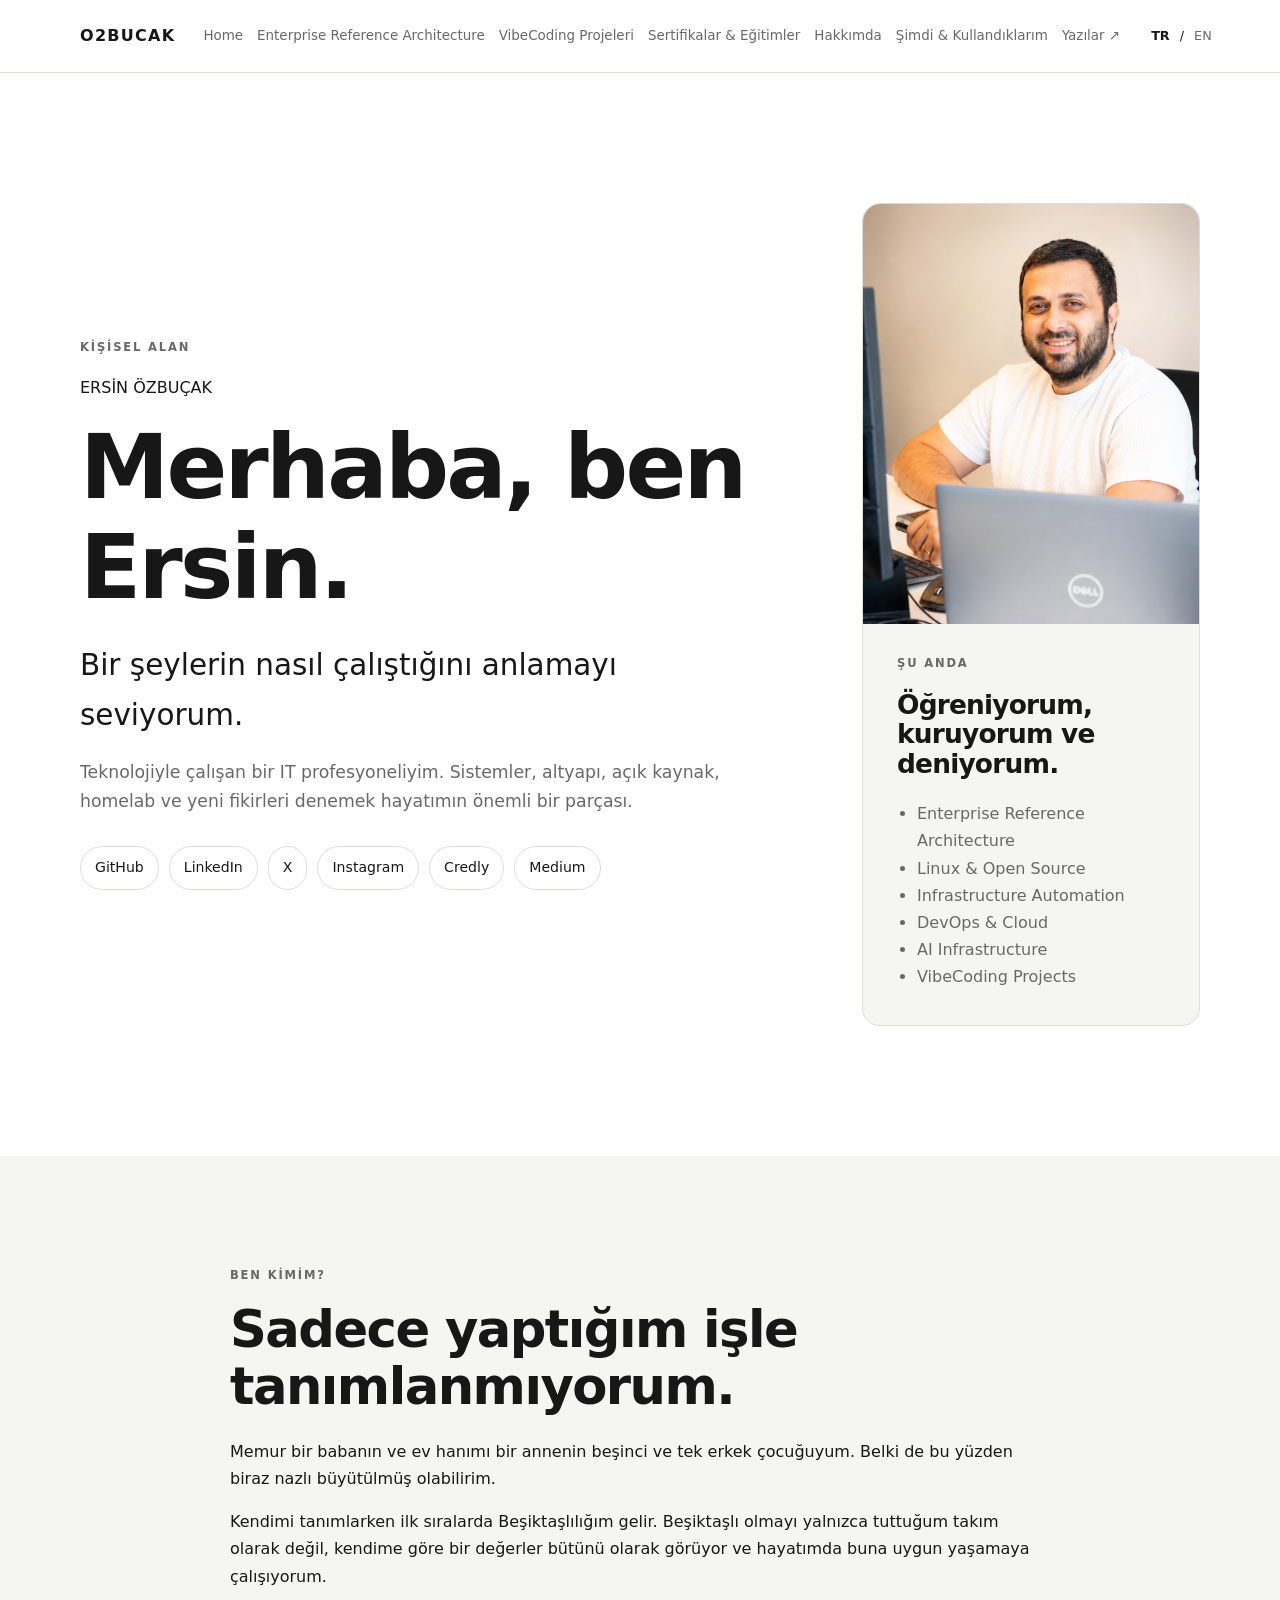
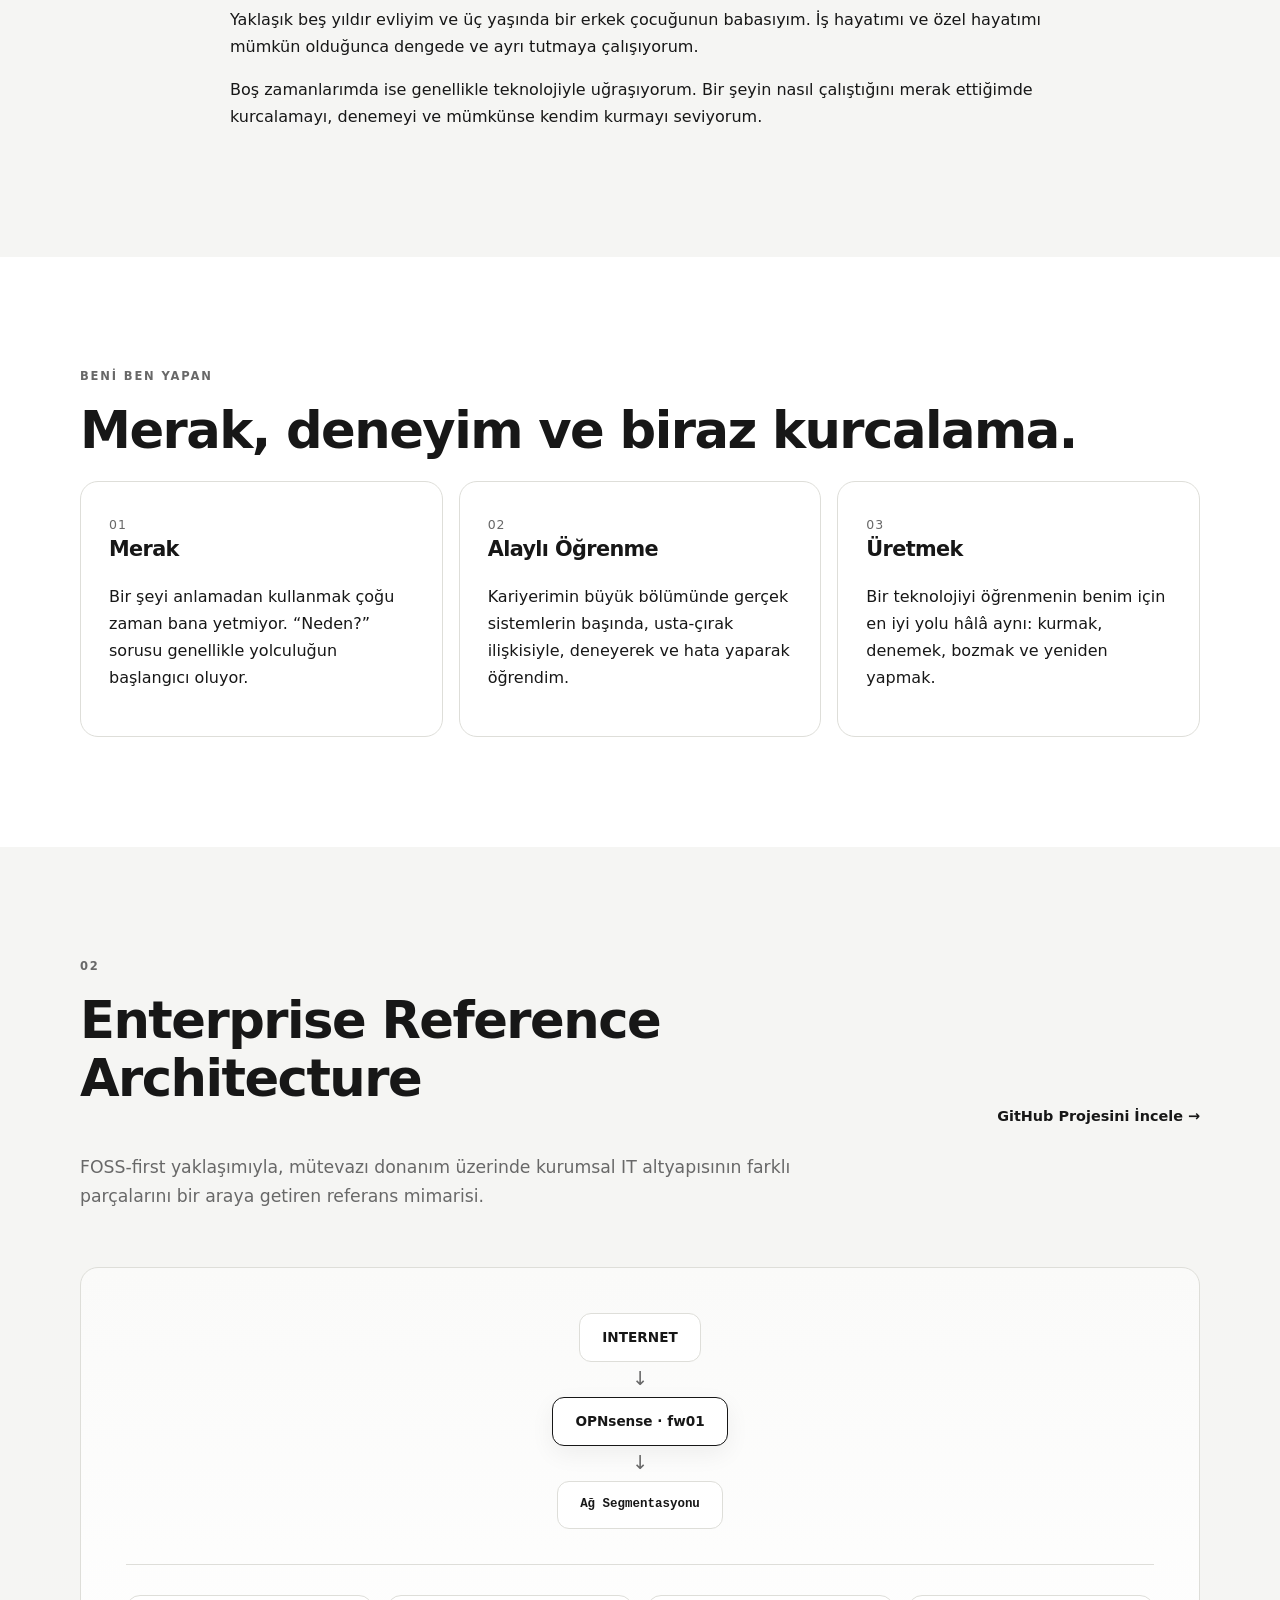
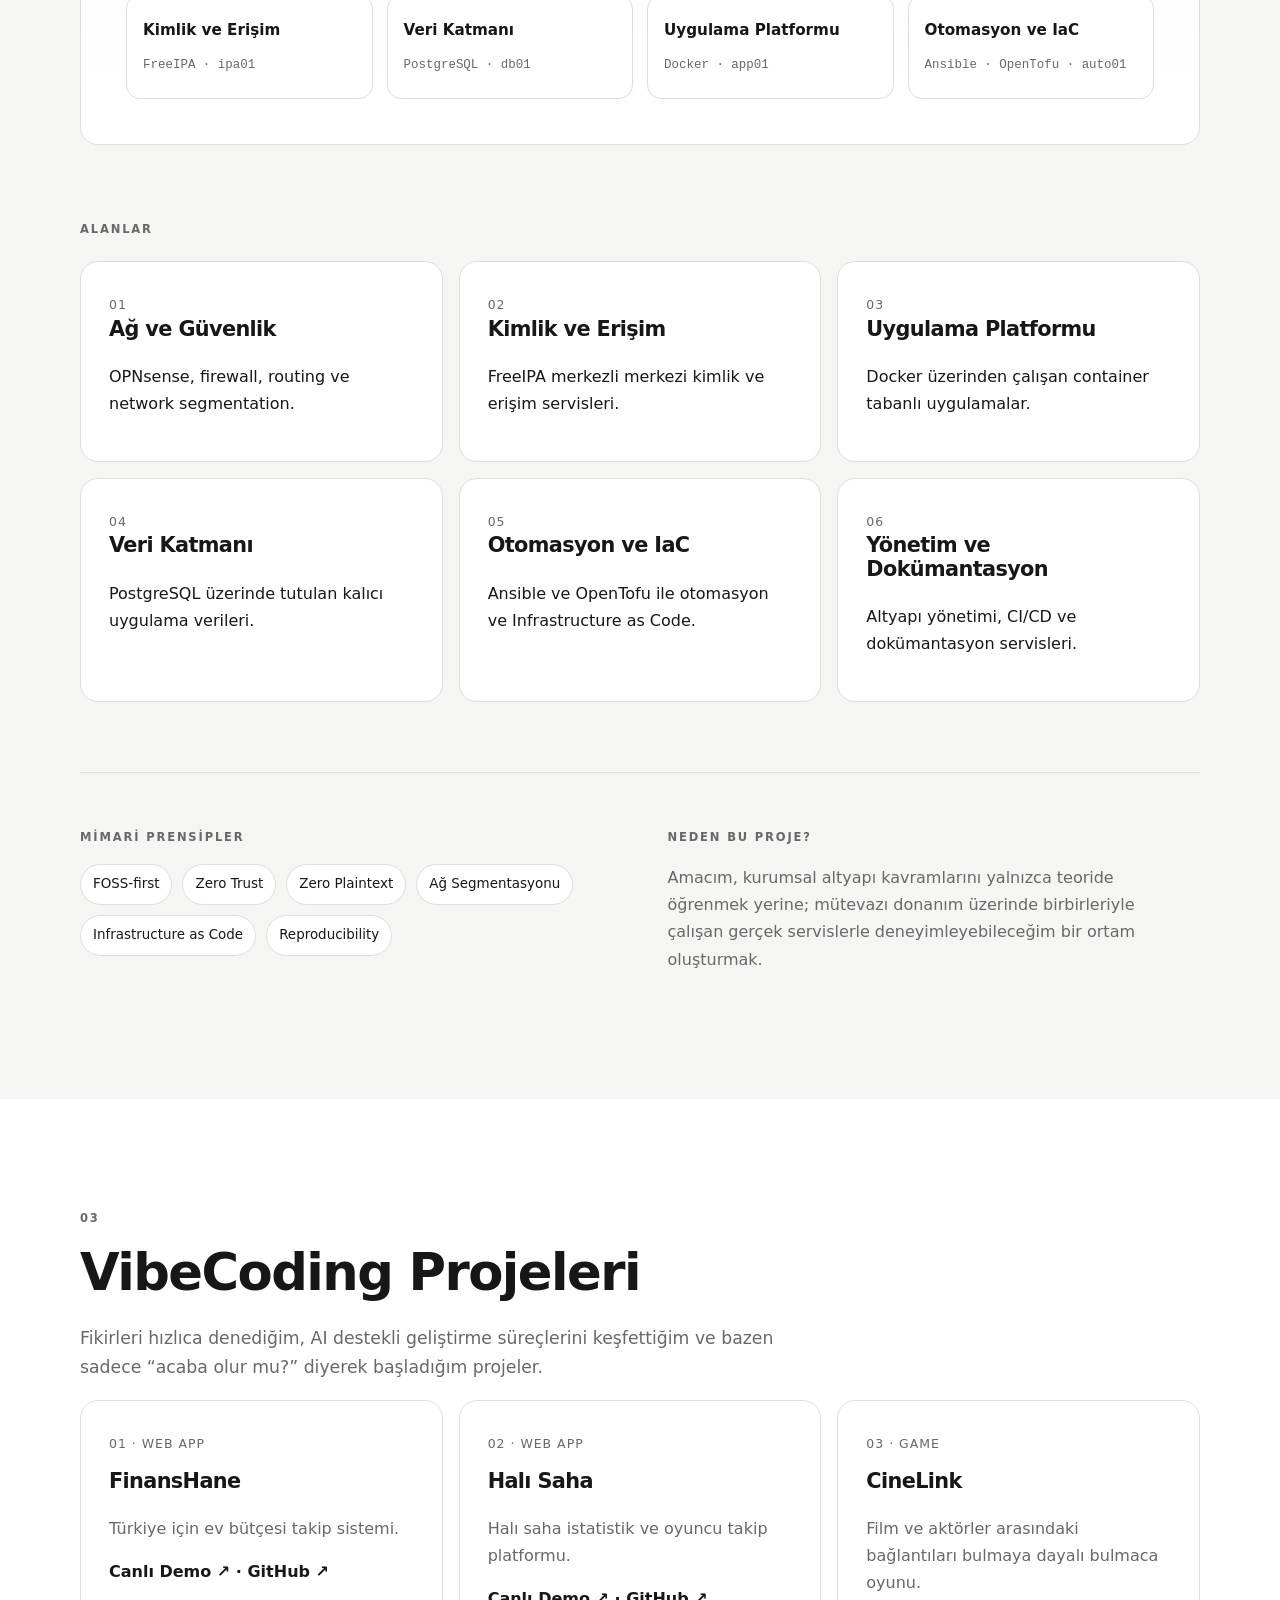
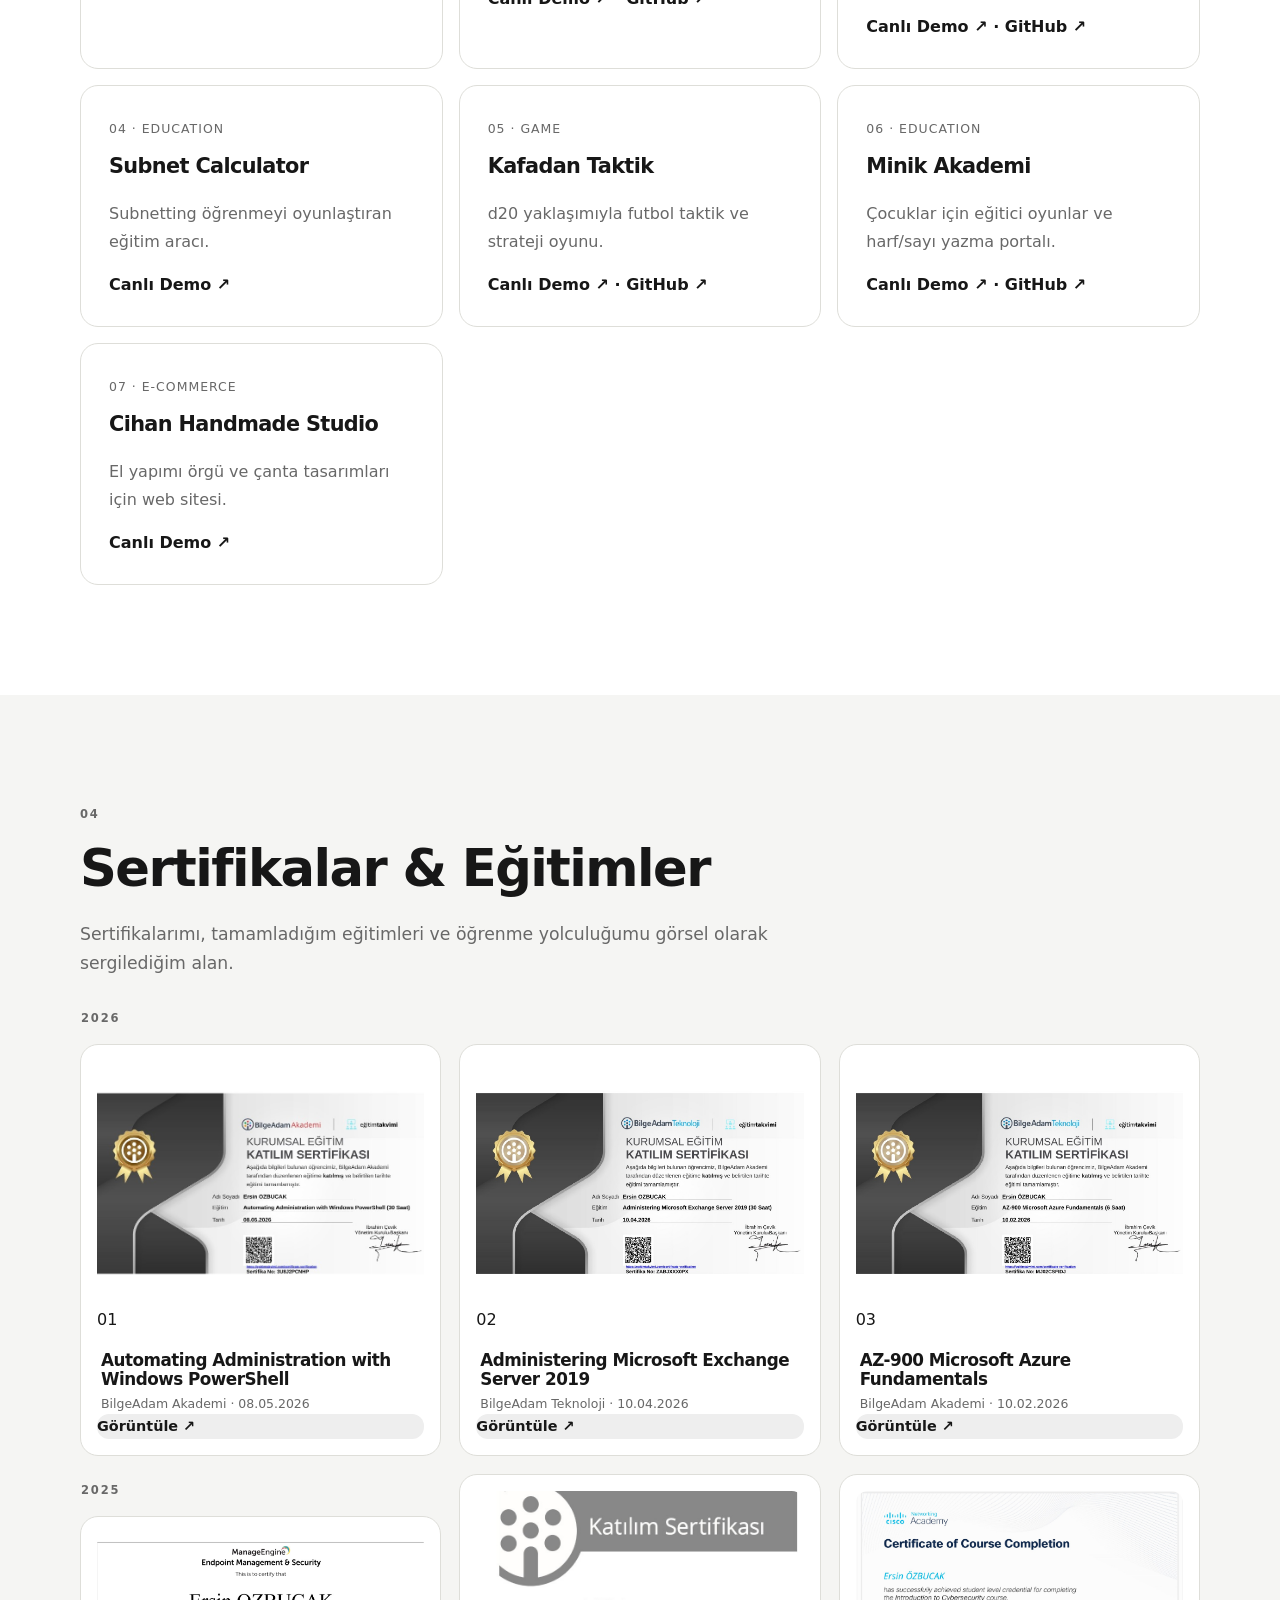
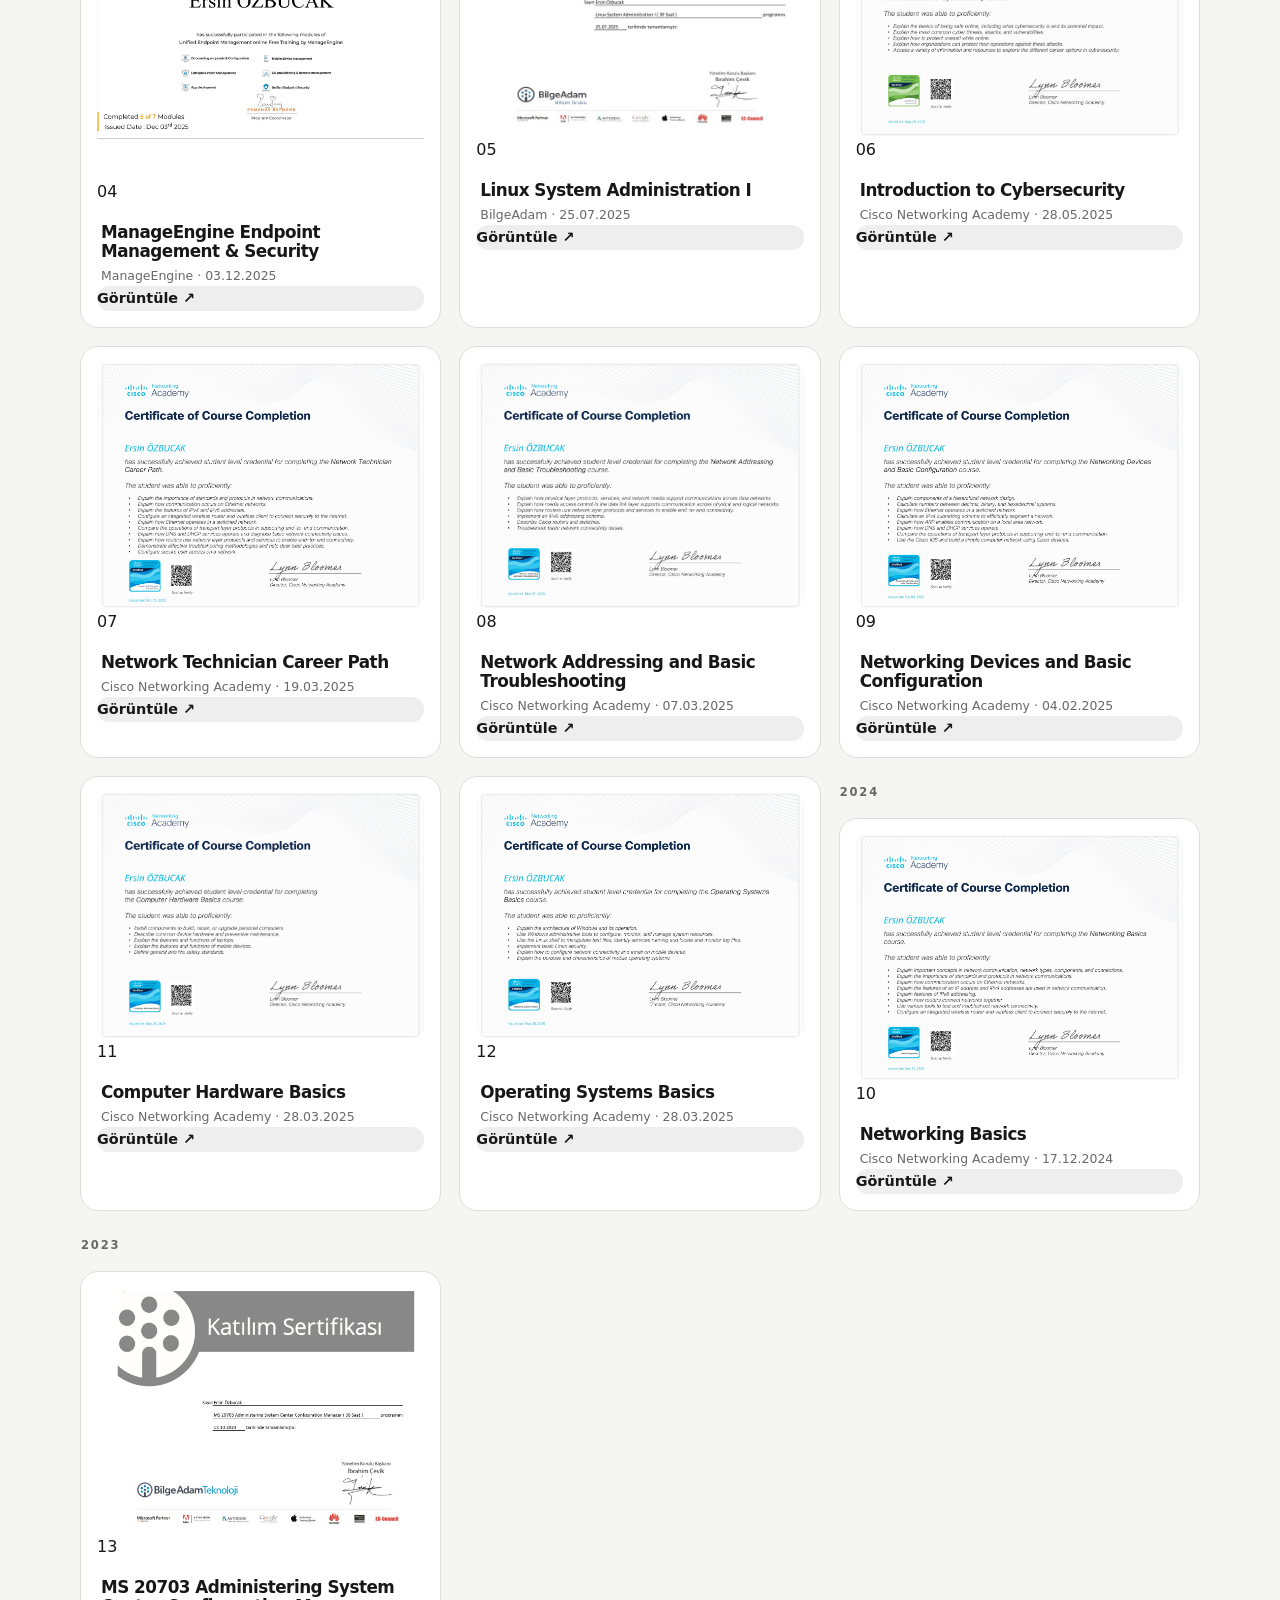
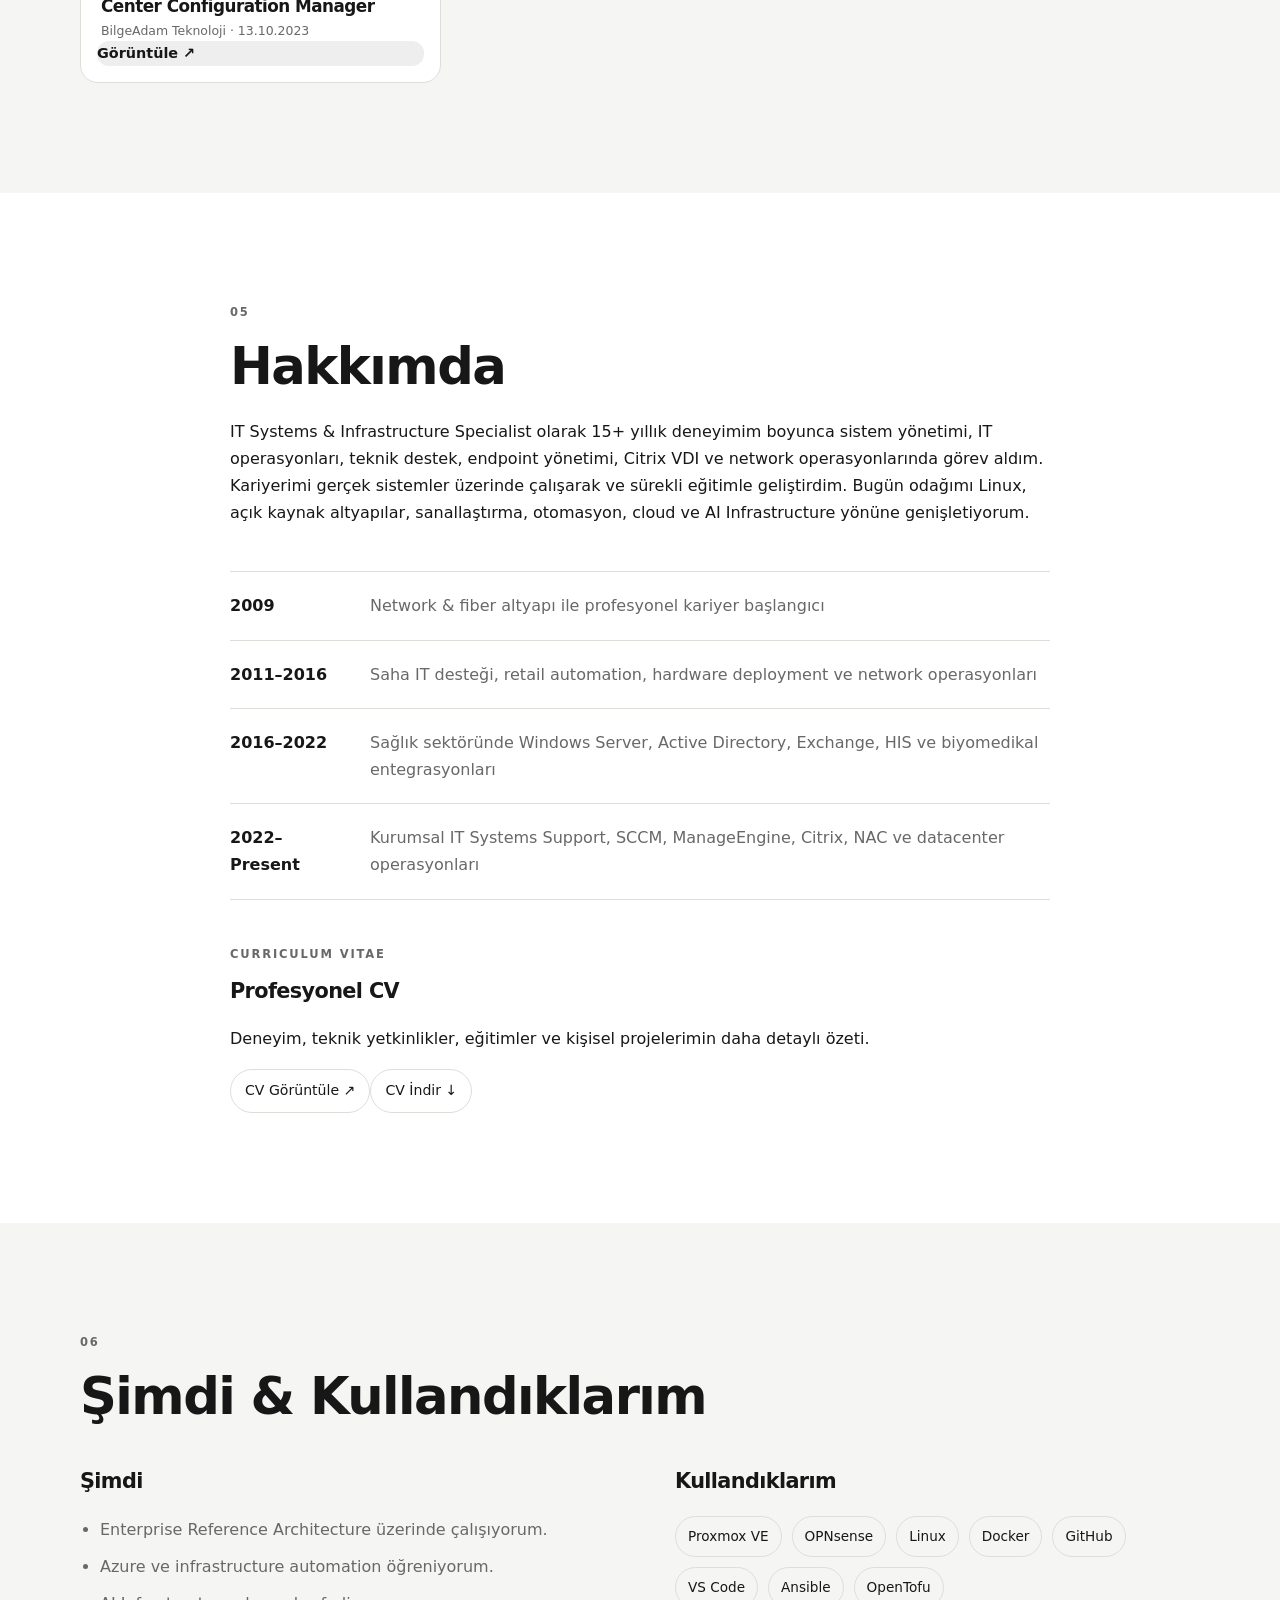
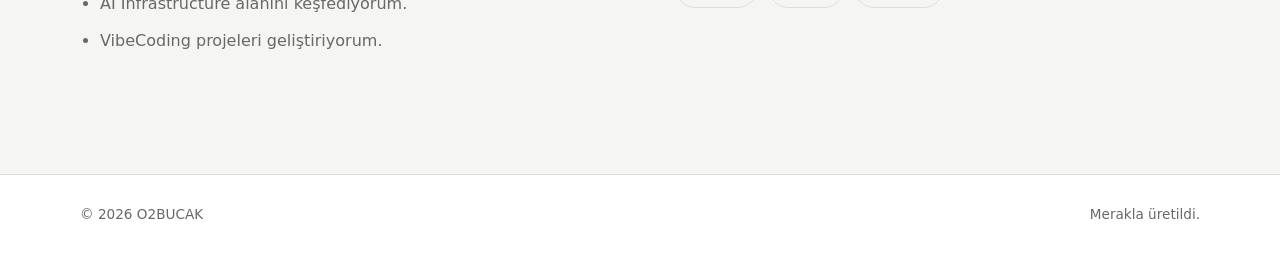
==== index.html @ 6e6a8f8b "Simplify writing navigation label" ====
<!doctype html>
<html lang="tr">
<head><meta charset="utf-8"><meta name="viewport" content="width=device-width, initial-scale=1"><meta name="description" content="Ersin Özbuçak — IT, technology, infrastructure, projects and personal journey."><title>O2BUCAK — Ersin Özbuçak</title><link rel="stylesheet" href="assets/css/style.css"></head>
<body>
<header class="site-header"><div class="container nav-wrap"><a class="brand" href="#home">O2BUCAK</a><nav class="nav"><a href="#home" data-i18n="nav.home">Home</a><a href="#architecture" data-i18n="nav.architecture">Enterprise Reference Architecture</a><a href="#vibecoding" data-i18n="nav.vibecoding">VibeCoding Projeleri</a><a href="#certifications" data-i18n="nav.certifications">Sertifikalar & Eğitimler</a><a href="#about" data-i18n="nav.about">Hakkımda</a><a href="#now" data-i18n="nav.now">Şimdi & Kullandıklarım</a><a href="https://o2bucak.medium.com/" target="_blank" rel="noopener noreferrer">Yazılar ↗</a></nav><div class="language-switcher"><button class="lang active" data-lang="tr">TR</button><span>/</span><button class="lang" data-lang="en">EN</button></div></div></header>
<main>
<section id="home" class="hero section"><div class="container hero-grid"><div><p class="eyebrow" data-i18n="home.eyebrow">KİŞİSEL ALAN</p><p class="hero-kicker">ERSİN ÖZBUÇAK</p><h1 data-i18n="home.title">Merhaba, ben Ersin.</h1><p class="hero-lead" data-i18n="home.lead">Bir şeylerin nasıl çalıştığını anlamayı seviyorum.</p><p class="hero-copy" data-i18n="home.intro">Teknolojiyle çalışan bir IT profesyoneliyim. Sistemler, altyapı, açık kaynak, homelab ve yeni fikirleri denemek hayatımın önemli bir parçası.</p><div class="socials"><a href="#" data-social="github">GitHub</a><a href="#" data-social="linkedin">LinkedIn</a><a href="#" data-social="x">X</a><a href="#" data-social="instagram">Instagram</a><a href="#" data-social="credly">Credly</a><a href="#" data-social="medium">Medium</a></div></div><div class="hero-card"><p class="eyebrow" data-i18n="home.currentLabel">ŞU ANDA</p><h2 data-i18n="home.currentTitle">Öğreniyorum, kuruyorum ve deniyorum.</h2><ul><li data-i18n="home.current1">Enterprise Reference Architecture</li><li data-i18n="home.current2">Linux & Open Source</li><li data-i18n="home.current3">Infrastructure Automation</li><li data-i18n="home.current4">DevOps & Cloud</li><li data-i18n="home.current5">AI Infrastructure</li><li data-i18n="home.current6">VibeCoding Projects</li></ul></div></div></section>
<section class="section section-muted"><div class="container narrow"><p class="eyebrow" data-i18n="home.identityEyebrow">BEN KİMİM?</p><h2 data-i18n="home.identityTitle">Sadece yaptığım işle tanımlanmıyorum.</h2><div class="personal-story"><p data-i18n="home.story1">Memur bir babanın ve ev hanımı bir annenin beşinci ve tek erkek çocuğuyum. Belki de bu yüzden biraz nazlı büyütülmüş olabilirim.</p><p data-i18n="home.story2">Kendimi tanımlarken ilk sıralarda Beşiktaşlılığım gelir. Beşiktaşlı olmayı yalnızca tuttuğum takım olarak değil, kendime göre bir değerler bütünü olarak görüyor ve hayatımda buna uygun yaşamaya çalışıyorum.</p><p data-i18n="home.story3">Yaklaşık beş yıldır evliyim ve üç yaşında bir erkek çocuğunun babasıyım. İş hayatımı ve özel hayatımı mümkün olduğunca dengede ve ayrı tutmaya çalışıyorum.</p><p data-i18n="home.story4">Boş zamanlarımda ise genellikle teknolojiyle uğraşıyorum. Bir şeyin nasıl çalıştığını merak ettiğimde kurcalamayı, denemeyi ve mümkünse kendim kurmayı seviyorum.</p></div></div></section>
<section class="section"><div class="container"><p class="eyebrow" data-i18n="home.characterEyebrow">BENİ BEN YAPAN</p><h2 data-i18n="home.characterTitle">Merak, deneyim ve biraz kurcalama.</h2><div class="cards three"><article class="card"><span>01</span><h3 data-i18n="home.character1Title">Merak</h3><p data-i18n="home.character1Text">Bir şeyi anlamadan kullanmak çoğu zaman bana yetmiyor. “Neden?” sorusu genellikle yolculuğun başlangıcı oluyor.</p></article><article class="card"><span>02</span><h3 data-i18n="home.character2Title">Alaylı Öğrenme</h3><p data-i18n="home.character2Text">Kariyerimin büyük bölümünde gerçek sistemlerin başında, usta-çırak ilişkisiyle, deneyerek ve hata yaparak öğrendim.</p></article><article class="card"><span>03</span><h3 data-i18n="home.character3Title">Üretmek</h3><p data-i18n="home.character3Text">Bir teknolojiyi öğrenmenin benim için en iyi yolu hâlâ aynı: kurmak, denemek, bozmak ve yeniden yapmak.</p></article></div></div></section>
<section id="architecture" class="section section-muted"><div class="container"><div class="section-heading"><div><p class="eyebrow">02</p><h2 data-i18n="architecture.title">Enterprise Reference Architecture</h2></div><a class="text-link" href="https://github.com/O2BUCAK/EnterpriseReferenceArchitecture" target="_blank" rel="noopener noreferrer" data-i18n="architecture.github">GitHub Projesini İncele →</a></div><p class="section-intro" data-i18n="architecture.intro">FOSS-first yaklaşımıyla, mütevazı donanım üzerinde kurumsal IT altyapısının farklı parçalarını bir araya getiren referans mimarisi.</p><div class="architecture-diagram"><div class="diagram-node">INTERNET</div><div class="diagram-line"></div><div class="diagram-node strong">OPNsense / fw01</div><div class="diagram-branches"><div class="diagram-node">FreeIPA / ipa01</div><div class="diagram-node">PostgreSQL / db01</div><div class="diagram-node">Docker / app01</div><div class="diagram-node">Ansible + OpenTofu / auto01</div></div></div></div></section>
<section id="vibecoding" class="section"><div class="container"><p class="eyebrow">03</p><h2 data-i18n="vibecoding.title">VibeCoding Projeleri</h2><p class="section-intro" data-i18n="vibecoding.intro">Fikirleri hızlıca denediğim, AI destekli geliştirme süreçlerini keşfettiğim ve bazen sadece “acaba olur mu?” diyerek başladığım projeler.</p><div class="cards three vibe-grid">
<article class="card project-card"><span>01 · WEB APP</span><h3>FinansHane</h3><p data-i18n="project.finance">Türkiye için ev bütçesi takip sistemi.</p><strong><a href="https://finans.ozbucak.com.tr/" target="_blank" rel="noopener noreferrer" data-i18n="vibecoding.demo">Canlı Demo ↗</a> · <a href="https://github.com/O2BUCAK/finanshaneV2" target="_blank" rel="noopener noreferrer" data-i18n="vibecoding.github">GitHub ↗</a></strong></article>
<article class="card project-card"><span>02 · WEB APP</span><h3>Halı Saha</h3><p data-i18n="project.halisaha">Halı saha istatistik ve oyuncu takip platformu.</p><strong><a href="https://halisaha.ozbucak.com.tr/" target="_blank" rel="noopener noreferrer" data-i18n="vibecoding.demo">Canlı Demo ↗</a> · <a href="https://github.com/O2BUCAK/HaliSaha" target="_blank" rel="noopener noreferrer" data-i18n="vibecoding.github">GitHub ↗</a></strong></article>
<article class="card project-card"><span>03 · GAME</span><h3>CineLink</h3><p data-i18n="project.cinelink">Film ve aktörler arasındaki bağlantıları bulmaya dayalı bulmaca oyunu.</p><strong><a href="https://cinelink.ozbucak.com.tr/" target="_blank" rel="noopener noreferrer" data-i18n="vibecoding.demo">Canlı Demo ↗</a> · <a href="https://github.com/O2BUCAK/CineLink" target="_blank" rel="noopener noreferrer" data-i18n="vibecoding.github">GitHub ↗</a></strong></article>
<article class="card project-card"><span>04 · EDUCATION</span><h3>Subnet Calculator</h3><p data-i18n="project.subnet">Subnetting öğrenmeyi oyunlaştıran eğitim aracı.</p><strong><a href="https://subnet.ozbucak.com.tr/" target="_blank" rel="noopener noreferrer" data-i18n="vibecoding.demo">Canlı Demo ↗</a></strong></article>
<article class="card project-card"><span>05 · GAME</span><h3>Kafadan Taktik</h3><p data-i18n="project.taktik">d20 yaklaşımıyla futbol taktik ve strateji oyunu.</p><strong><a href="https://kafadantaktik.ozbucak.com.tr/" target="_blank" rel="noopener noreferrer" data-i18n="vibecoding.demo">Canlı Demo ↗</a> · <a href="https://github.com/O2BUCAK/KafadanTaktik" target="_blank" rel="noopener noreferrer" data-i18n="vibecoding.github">GitHub ↗</a></strong></article>
<article class="card project-card"><span>06 · EDUCATION</span><h3>Minik Akademi</h3><p data-i18n="project.minik">Çocuklar için eğitici oyunlar ve harf/sayı yazma portalı.</p><strong><a href="https://minikakademi.ozbucak.com.tr/" target="_blank" rel="noopener noreferrer" data-i18n="vibecoding.demo">Canlı Demo ↗</a> · <a href="https://github.com/O2BUCAK/MinikAkademi" target="_blank" rel="noopener noreferrer" data-i18n="vibecoding.github">GitHub ↗</a></strong></article>
<article class="card project-card"><span>07 · E-COMMERCE</span><h3>Cihan Handmade Studio</h3><p data-i18n="project.cihan">El yapımı örgü ve çanta tasarımları için web sitesi.</p><strong><a href="https://cihan.ozbucak.com.tr/" target="_blank" rel="noopener noreferrer" data-i18n="vibecoding.demo">Canlı Demo ↗</a></strong></article>
</div></div></section>
<section id="certifications" class="section section-muted"><div class="container"><p class="eyebrow">04</p><h2 data-i18n="certifications.title">Sertifikalar & Eğitimler</h2><p class="section-intro" data-i18n="certifications.intro">Sertifikalarımı, tamamladığım eğitimleri ve öğrenme yolculuğumu görsel olarak sergilediğim alan.</p><div class="cert-grid">[CERTIFICATION_CARDS]</div></div></section>
<section id="about" class="section"><div class="container narrow"><p class="eyebrow">05</p><h2 data-i18n="about.title">Hakkımda</h2><p data-i18n="about.intro">IT Systems & Infrastructure Specialist olarak 15+ yıllık deneyimim boyunca sistem yönetimi, IT operasyonları, teknik destek, endpoint yönetimi, Citrix VDI ve network operasyonlarında görev aldım. Kariyerimi gerçek sistemler üzerinde çalışarak ve sürekli eğitimle geliştirdim. Bugün odağımı Linux, açık kaynak altyapılar, sanallaştırma, otomasyon, cloud ve AI Infrastructure yönüne genişletiyorum.</p><div class="timeline"><div><strong>2009</strong><span data-i18n="about.timeline1">Network & fiber altyapı ile profesyonel kariyer başlangıcı</span></div><div><strong>2011–2016</strong><span data-i18n="about.timeline2">Saha IT desteği, retail automation, hardware deployment ve network operasyonları</span></div><div><strong>2016–2022</strong><span data-i18n="about.timeline3">Sağlık sektöründe Windows Server, Active Directory, Exchange, HIS ve biyomedikal entegrasyonları</span></div><div><strong>2022–Present</strong><span data-i18n="about.timeline4">Kurumsal IT Systems Support, SCCM, ManageEngine, Citrix, NAC ve datacenter operasyonları</span></div></div><div class="cv-card"><div><p class="eyebrow" data-i18n="about.cvLabel">CURRICULUM VITAE</p><h3 data-i18n="about.cvTitle">Profesyonel CV</h3><p data-i18n="about.cvText">Deneyim, teknik yetkinlikler, eğitimler ve kişisel projelerimin daha detaylı özeti.</p></div><div class="cv-actions"><a class="button" href="assets/documents/Ersin-Ozbucak-CV.pdf" target="_blank" rel="noopener noreferrer" data-i18n="about.viewCv">CV Görüntüle ↗</a><a class="button" href="assets/documents/Ersin-Ozbucak-CV.pdf" download data-i18n="about.downloadCv">CV İndir ↓</a></div></div></div></section>
<section id="now" class="section section-muted"><div class="container"><p class="eyebrow">06</p><h2 data-i18n="now.title">Şimdi & Kullandıklarım</h2><div class="now-grid"><div><h3 data-i18n="now.nowTitle">Şimdi</h3><ul class="clean-list"><li data-i18n="now.n1">Enterprise Reference Architecture üzerinde çalışıyorum.</li><li data-i18n="now.n2">Azure ve infrastructure automation öğreniyorum.</li><li data-i18n="now.n3">AI Infrastructure alanını keşfediyorum.</li><li data-i18n="now.n4">VibeCoding projeleri geliştiriyorum.</li></ul></div><div><h3 data-i18n="now.usesTitle">Kullandıklarım</h3><div class="uses-list"><span>Proxmox VE</span><span>OPNsense</span><span>Linux</span><span>Docker</span><span>GitHub</span><span>VS Code</span><span>Ansible</span><span>OpenTofu</span></div></div></div></div></section>
</main><div class="cert-lightbox" id="certLightbox" aria-hidden="true"><button class="cert-lightbox-close" type="button" aria-label="Close">×</button><div class="cert-lightbox-content"><img id="certLightboxImage" src="" alt=""><p id="certLightboxTitle"></p></div></div><footer class="site-footer"><div class="container footer-wrap"><span>© <span id="year"></span> O2BUCAK</span><span data-i18n="footer.text">Merakla üretildi.</span></div></footer><script src="assets/js/main.js"></script></body></html>
---- assets/css/style.css ----
:root { --bg:#fff; --surface:#f5f5f3; --text:#171717; --muted:#686868; --line:#deded9; --max:1120px; --radius:18px; }
*{box-sizing:border-box} html{scroll-behavior:smooth} body{margin:0;background:var(--bg);color:var(--text);font-family:Inter,ui-sans-serif,system-ui,-apple-system,BlinkMacSystemFont,"Segoe UI",sans-serif;line-height:1.7} a{color:inherit;text-decoration:none}.container{width:min(var(--max),calc(100% - 40px));margin:0 auto}.narrow{max-width:820px}.section{padding:110px 0;scroll-margin-top:80px}.section-muted{background:var(--surface)}.site-header{position:sticky;top:0;z-index:20;background:rgba(255,255,255,.92);backdrop-filter:blur(12px);border-bottom:1px solid var(--line)}.nav-wrap{min-height:72px;display:flex;align-items:center;gap:28px}.brand{font-weight:800;letter-spacing:.08em;white-space:nowrap}.nav{display:flex;gap:14px;flex:1;justify-content:center}.nav a{font-size:.84rem;color:var(--muted);white-space:nowrap;transition:color .2s}.nav a:hover{color:var(--text)}.language-switcher{display:flex;gap:7px;align-items:center;font-size:.8rem;white-space:nowrap}.lang{border:0;background:transparent;padding:3px;color:var(--muted);cursor:pointer;font:inherit}.lang.active{color:var(--text);font-weight:800}.hero{padding-top:130px;padding-bottom:130px}.hero-grid{display:grid;grid-template-columns:1.35fr .65fr;gap:80px;align-items:center}.eyebrow{margin:0 0 16px;font-size:.72rem;letter-spacing:.16em;font-weight:800;color:var(--muted);text-transform:uppercase}h1,h2,h3{line-height:1.12;margin:0 0 22px;letter-spacing:-.03em}h1{font-size:clamp(3rem,7vw,6.5rem);max-width:900px}h2{font-size:clamp(2rem,4vw,3.6rem)}h3{font-size:1.3rem}.hero-lead{font-size:clamp(1.3rem,2.3vw,2rem);max-width:720px;margin:0 0 18px}.hero-copy,.section-intro{color:var(--muted);font-size:1.08rem;max-width:760px}.hero-card{border:1px solid var(--line);border-radius:var(--radius);padding:34px;background:var(--surface)}.hero-card::before{content:"";display:block;width:calc(100% + 68px);margin:-34px -34px 30px;aspect-ratio:4/5;border-radius:var(--radius) var(--radius) 0 0;background:url("../images/profile/ersin-home.png") center center/cover no-repeat}.hero-card h2{font-size:1.65rem}.hero-card ul{margin:0;padding-left:20px;color:var(--muted)}.socials{display:flex;flex-wrap:wrap;gap:10px;margin-top:30px}.socials a,.button{display:inline-flex;align-items:center;border:1px solid var(--line);border-radius:999px;padding:9px 14px;font-size:.88rem;background:var(--bg);transition:transform .2s,border-color .2s}.socials a:hover,.button:hover{transform:translateY(-2px);border-color:var(--text)}.section-heading{display:flex;align-items:end;justify-content:space-between;gap:30px;margin-bottom:24px}.text-link{font-size:.9rem;font-weight:700;white-space:nowrap}.architecture-diagram{margin:55px 0;padding:40px;border:1px solid var(--line);border-radius:var(--radius);text-align:center;background:#fafaf9}.diagram-node{display:inline-block;padding:12px 18px;border:1px solid var(--line);border-radius:10px;background:var(--bg);font:700 .82rem/1.2 ui-monospace,SFMono-Regular,Menlo,monospace}.diagram-node.strong{border-color:var(--text)}.diagram-line{height:30px;width:1px;background:var(--line);margin:0 auto}.diagram-branches{display:grid;grid-template-columns:repeat(4,1fr);gap:12px;margin-top:35px}.cards{display:grid;gap:16px}.cards.three{grid-template-columns:repeat(3,1fr)}.card{border:1px solid var(--line);border-radius:var(--radius);padding:28px;background:var(--bg);min-height:150px;transition:transform .2s,border-color .2s}.card:hover{transform:translateY(-3px);border-color:#aaa}.card span,.cert-card p{color:var(--muted);font-size:.78rem;letter-spacing:.08em;text-transform:uppercase}.card strong{display:block;margin-top:10px}.project-card h3{margin-top:14px}.project-card p{color:var(--muted)}.cert-grid{display:flex;flex-wrap:wrap;gap:18px;margin-top:65px;align-items:stretch}.cert-card{position:relative;flex:0 0 calc((100% - 36px)/3);border:1px solid var(--line);border-radius:var(--radius);padding:16px;background:var(--bg);overflow:visible}.cert-card a{display:block;overflow:hidden;border-radius:12px;background:#eee}.cert-card img{display:block;width:100%;aspect-ratio:4/3;object-fit:cover;transition:transform .25s}.cert-card a:hover img{transform:scale(1.025)}.cert-card h3{font-size:1.05rem;margin:18px 4px 4px}.cert-card p{margin:0 4px;letter-spacing:0;text-transform:none}.cert-card:nth-child(1){order:1}.cert-card:nth-child(2){order:2}.cert-card:nth-child(3){order:3}.cert-card:nth-child(4){order:4}.cert-card:nth-child(5){order:5}.cert-card:nth-child(6){order:6}.cert-card:nth-child(7){order:7}.cert-card:nth-child(8){order:8}.cert-card:nth-child(9){order:9}.cert-card:nth-child(11){order:10}.cert-card:nth-child(12){order:11}.cert-card:nth-child(10){order:12}.cert-card:nth-child(13){order:13}.cert-card:nth-child(1)::before,.cert-card:nth-child(4)::before,.cert-card:nth-child(10)::before,.cert-card:nth-child(13)::before{position:absolute;left:0;top:-36px;font-size:.72rem;letter-spacing:.16em;font-weight:800;color:var(--muted)}.cert-card:nth-child(1)::before{content:"2026"}.cert-card:nth-child(4)::before{content:"2025"}.cert-card:nth-child(10)::before{content:"2024"}.cert-card:nth-child(13)::before{content:"2023"}.cert-card:nth-child(4),.cert-card:nth-child(10),.cert-card:nth-child(13){margin-top:42px}.cert-lightbox{position:fixed;inset:0;z-index:100;display:flex;align-items:center;justify-content:center;padding:40px;background:rgba(0,0,0,.82);opacity:0;visibility:hidden;pointer-events:none;transition:opacity .2s,visibility .2s}.cert-lightbox.is-open{opacity:1;visibility:visible;pointer-events:auto}.cert-lightbox-content{max-width:min(1100px,94vw);max-height:90vh;text-align:center}.cert-lightbox-content img{display:block;max-width:100%;max-height:78vh;width:auto;height:auto;margin:0 auto;border-radius:10px;box-shadow:0 20px 70px rgba(0,0,0,.35)}.cert-lightbox-content p{margin:16px 0 0;color:#fff;font-size:.95rem}.cert-lightbox-close{position:absolute;top:18px;right:24px;width:44px;height:44px;border:1px solid rgba(255,255,255,.35);border-radius:50%;background:rgba(0,0,0,.25);color:#fff;font-size:30px;line-height:1;cursor:pointer}.cert-lightbox-close:hover{background:rgba(255,255,255,.12)}body.lightbox-open{overflow:hidden}
/* Enterprise Reference Architecture */
.architecture-page{position:relative}.architecture-hero-diagram{margin:55px 0 75px;padding:45px;border:1px solid var(--line);border-radius:var(--radius);background:linear-gradient(180deg,#fafaf9,#fff)}.architecture-flow{text-align:center}.arch-node{display:inline-flex;align-items:center;justify-content:center;min-height:48px;padding:12px 22px;border:1px solid var(--line);border-radius:12px;background:#fff;font-weight:700;font-size:.85rem}.arch-node.firewall{border-color:var(--text);box-shadow:0 8px 24px rgba(0,0,0,.06)}.arch-node.segmentation{font-family:ui-monospace,SFMono-Regular,Menlo,monospace;font-size:.78rem}.arch-arrow{height:35px;display:flex;align-items:center;justify-content:center;color:var(--muted);font-size:1.2rem}.arch-domain-grid{display:grid;grid-template-columns:repeat(4,1fr);gap:14px;margin-top:35px;padding-top:30px;border-top:1px solid var(--line)}.arch-domain{padding:22px 16px;border:1px solid var(--line);border-radius:14px;background:#fff;text-align:left}.arch-domain strong{display:block;font-size:.95rem;margin-bottom:5px}.arch-domain span{color:var(--muted);font: .78rem ui-monospace,SFMono-Regular,Menlo,monospace}.arch-section-block{margin-top:25px}.arch-domain-cards{margin-top:22px}.arch-bottom-grid{display:grid;grid-template-columns:1fr 1fr;gap:55px;margin-top:70px;padding-top:55px;border-top:1px solid var(--line)}.principles{display:flex;flex-wrap:wrap;gap:10px}.principles span{padding:8px 12px;border:1px solid var(--line);border-radius:999px;background:#fff;font-size:.84rem}.arch-why p:last-child{color:var(--muted);max-width:520px}
.timeline{border-top:1px solid var(--line);margin:45px 0}.timeline div{display:grid;grid-template-columns:120px 1fr;gap:20px;padding:20px 0;border-bottom:1px solid var(--line)}.timeline span{color:var(--muted)}.now-grid{display:grid;grid-template-columns:1fr 1fr;gap:70px;margin-top:45px}.clean-list{margin:0;padding-left:20px;color:var(--muted)}.clean-list li{margin:10px 0}.uses-list{display:flex;flex-wrap:wrap;gap:10px}.uses-list span{border:1px solid var(--line);border-radius:999px;padding:8px 12px;font-size:.85rem}.site-footer{border-top:1px solid var(--line);padding:28px 0;color:var(--muted);font-size:.85rem}.footer-wrap{display:flex;justify-content:space-between;gap:20px}
@media(max-width:980px){.nav{display:none}.nav-wrap{justify-content:space-between}.hero-grid,.now-grid,.arch-bottom-grid{grid-template-columns:1fr}.cards.three{grid-template-columns:1fr}.cert-card{flex-basis:calc((100% - 18px)/2)}.diagram-branches{grid-template-columns:repeat(2,1fr)}.arch-domain-grid{grid-template-columns:repeat(2,1fr)}}
@media(max-width:600px){.container{width:min(var(--max),calc(100% - 28px))}.section{padding:78px 0}.hero{padding-top:85px}.hero-grid{gap:45px}.diagram-branches{grid-template-columns:1fr}.section-heading{display:block}.section-heading .text-link{display:inline-block;margin-top:8px}.timeline div{grid-template-columns:1fr;gap:5px}.footer-wrap{flex-direction:column}.cert-card{flex-basis:100%}.cert-lightbox{padding:20px}.cert-lightbox-close{top:12px;right:12px}.cert-lightbox-content img{max-height:78vh}.architecture-hero-diagram{padding:25px 16px;margin-top:40px}.arch-domain-grid{grid-template-columns:1fr}.arch-domain{padding:18px}.arch-bottom-grid{gap:35px;margin-top:55px;padding-top:40px}}
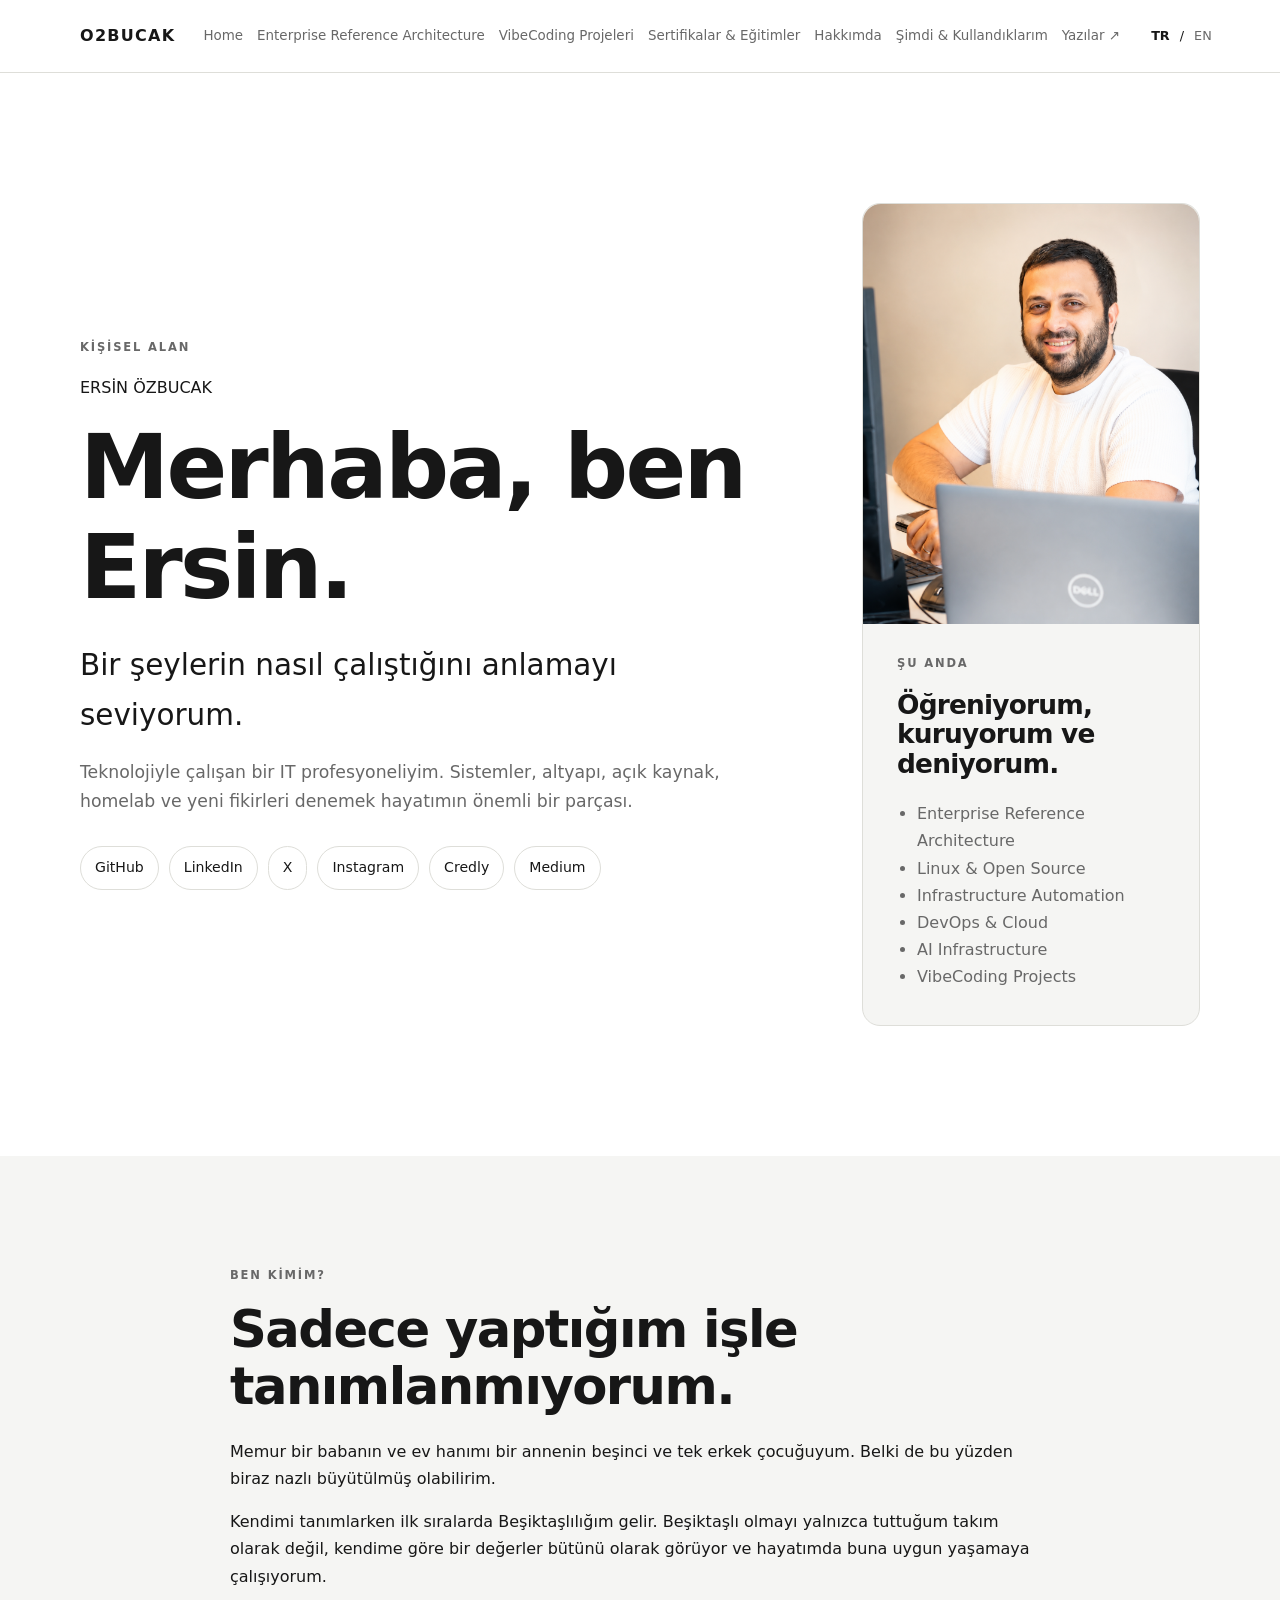
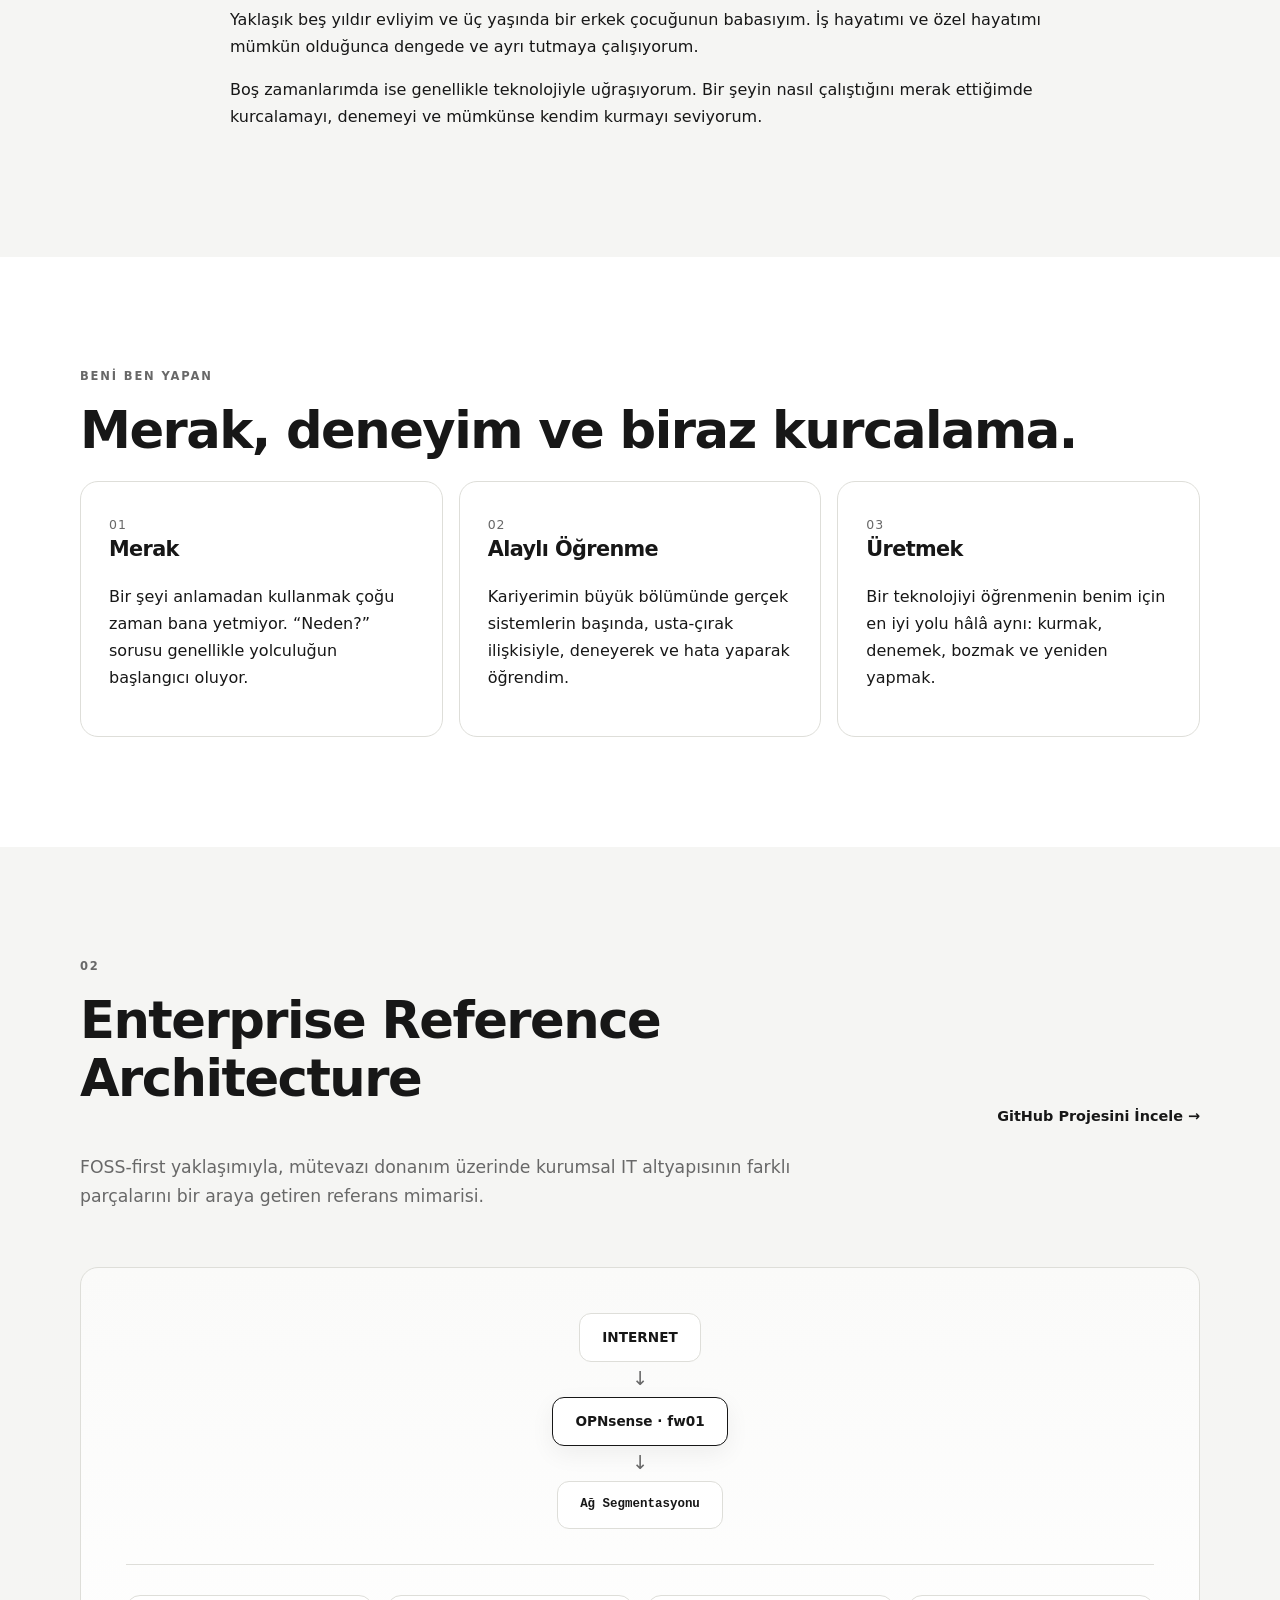
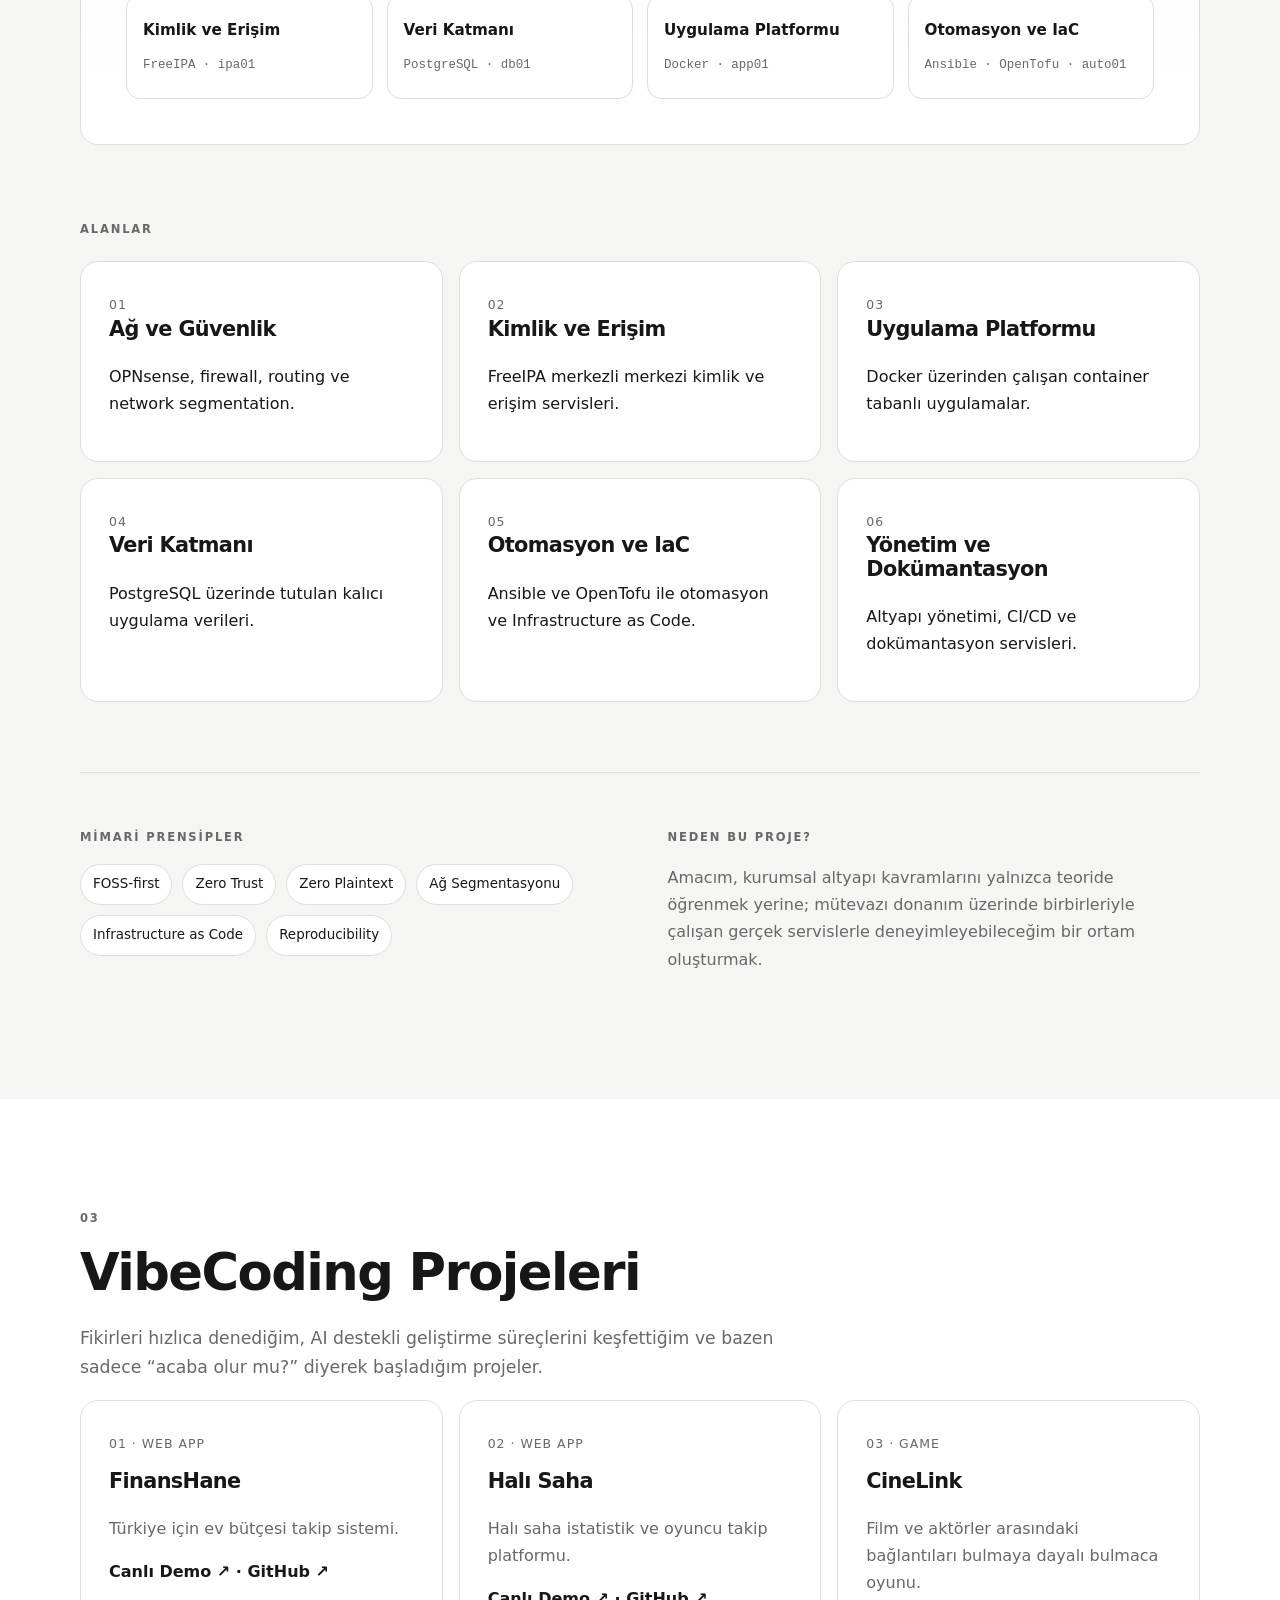
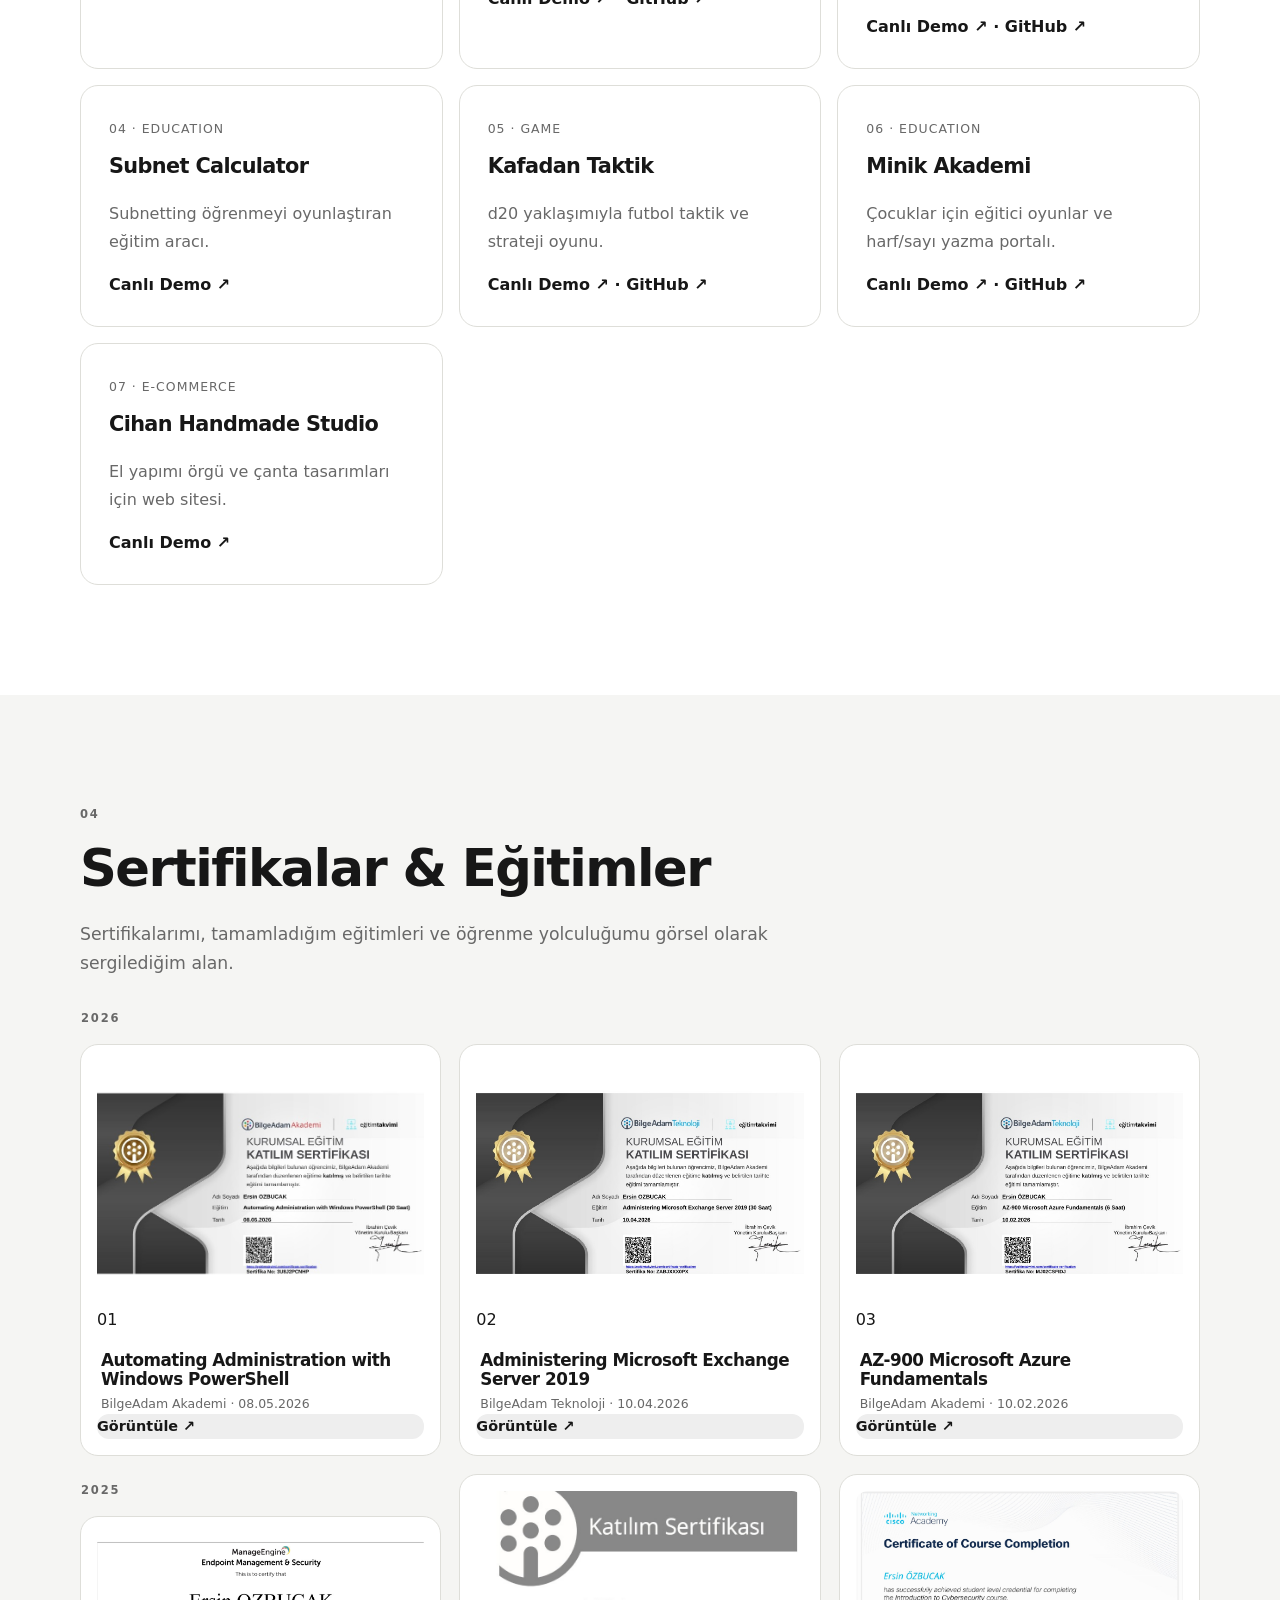
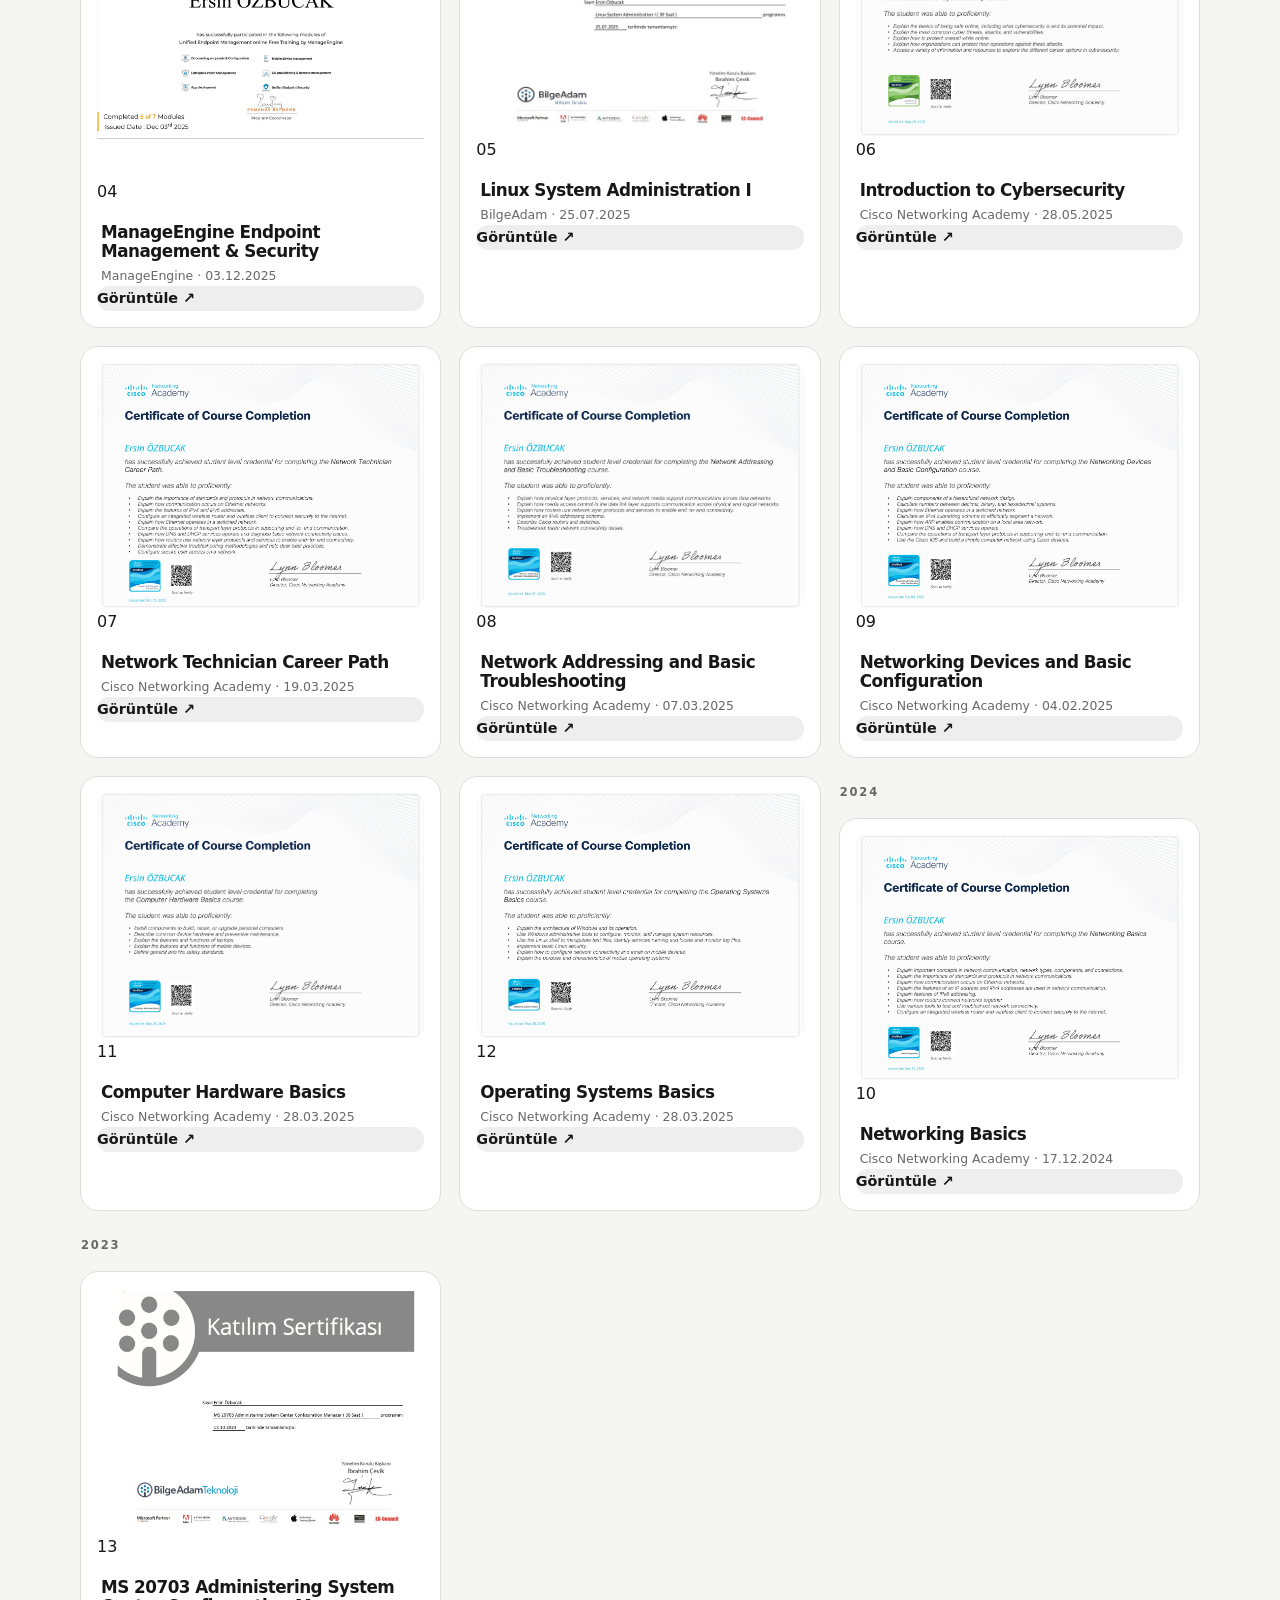
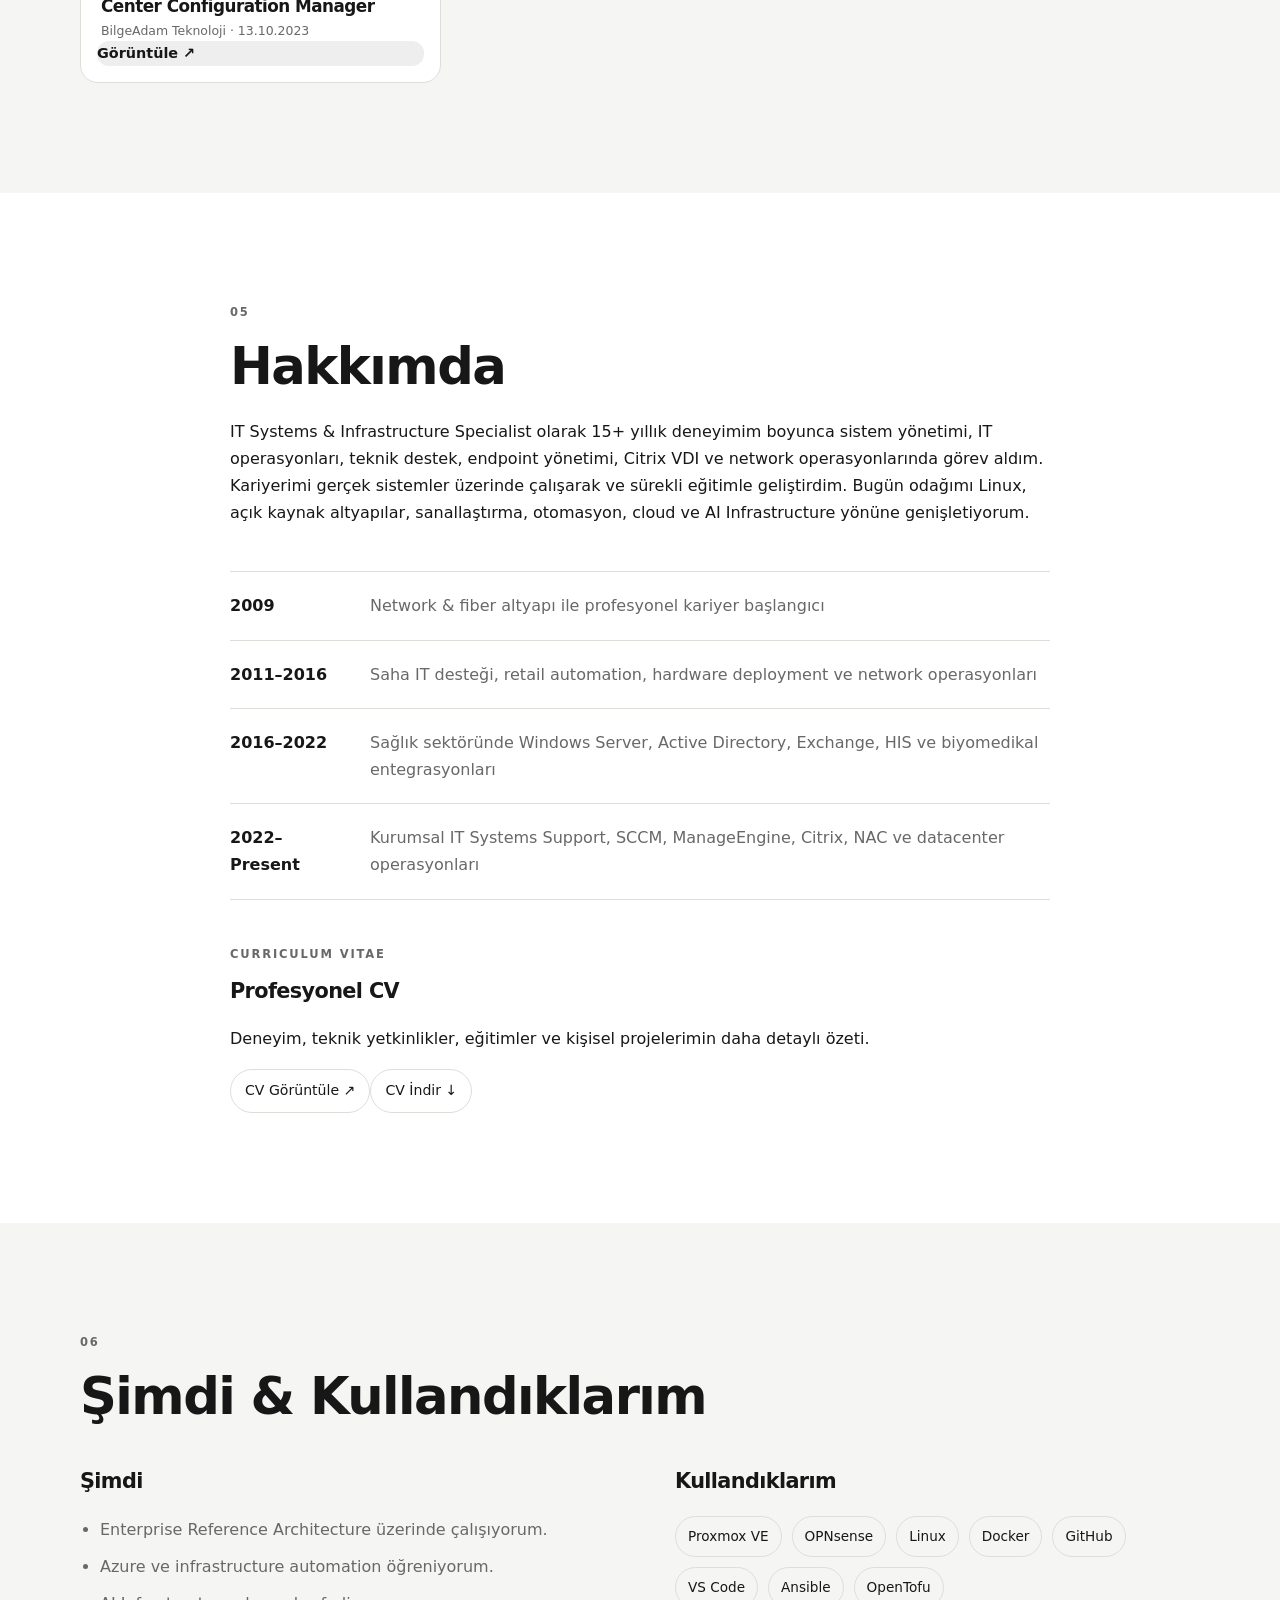
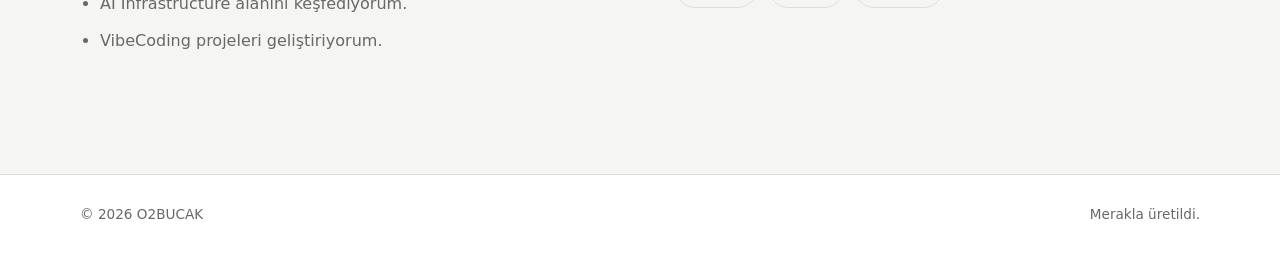
==== commit 5a5d2b1e: "Update index.html" ====
--- a/index.html
+++ b/index.html
@@ -1,10 +1,10 @@
 <!doctype html>
 <html lang="tr">
-<head><meta charset="utf-8"><meta name="viewport" content="width=device-width, initial-scale=1"><meta name="description" content="Ersin Özbuçak — IT, technology, infrastructure, projects and personal journey."><title>O2BUCAK — Ersin Özbuçak</title><link rel="stylesheet" href="assets/css/style.css"></head>
+<head><meta charset="utf-8"><meta name="viewport" content="width=device-width, initial-scale=1"><meta name="description" content="Ersin ÖZBUCAK — IT, technology, infrastructure, projects and personal journey."><title>O2BUCAK — Ersin ÖZBUCAK</title><link rel="stylesheet" href="assets/css/style.css"></head>
 <body>
 <header class="site-header"><div class="container nav-wrap"><a class="brand" href="#home">O2BUCAK</a><nav class="nav"><a href="#home" data-i18n="nav.home">Home</a><a href="#architecture" data-i18n="nav.architecture">Enterprise Reference Architecture</a><a href="#vibecoding" data-i18n="nav.vibecoding">VibeCoding Projeleri</a><a href="#certifications" data-i18n="nav.certifications">Sertifikalar & Eğitimler</a><a href="#about" data-i18n="nav.about">Hakkımda</a><a href="#now" data-i18n="nav.now">Şimdi & Kullandıklarım</a><a href="https://o2bucak.medium.com/" target="_blank" rel="noopener noreferrer">Yazılar ↗</a></nav><div class="language-switcher"><button class="lang active" data-lang="tr">TR</button><span>/</span><button class="lang" data-lang="en">EN</button></div></div></header>
 <main>
-<section id="home" class="hero section"><div class="container hero-grid"><div><p class="eyebrow" data-i18n="home.eyebrow">KİŞİSEL ALAN</p><p class="hero-kicker">ERSİN ÖZBUÇAK</p><h1 data-i18n="home.title">Merhaba, ben Ersin.</h1><p class="hero-lead" data-i18n="home.lead">Bir şeylerin nasıl çalıştığını anlamayı seviyorum.</p><p class="hero-copy" data-i18n="home.intro">Teknolojiyle çalışan bir IT profesyoneliyim. Sistemler, altyapı, açık kaynak, homelab ve yeni fikirleri denemek hayatımın önemli bir parçası.</p><div class="socials"><a href="#" data-social="github">GitHub</a><a href="#" data-social="linkedin">LinkedIn</a><a href="#" data-social="x">X</a><a href="#" data-social="instagram">Instagram</a><a href="#" data-social="credly">Credly</a><a href="#" data-social="medium">Medium</a></div></div><div class="hero-card"><p class="eyebrow" data-i18n="home.currentLabel">ŞU ANDA</p><h2 data-i18n="home.currentTitle">Öğreniyorum, kuruyorum ve deniyorum.</h2><ul><li data-i18n="home.current1">Enterprise Reference Architecture</li><li data-i18n="home.current2">Linux & Open Source</li><li data-i18n="home.current3">Infrastructure Automation</li><li data-i18n="home.current4">DevOps & Cloud</li><li data-i18n="home.current5">AI Infrastructure</li><li data-i18n="home.current6">VibeCoding Projects</li></ul></div></div></section>
+<section id="home" class="hero section"><div class="container hero-grid"><div><p class="eyebrow" data-i18n="home.eyebrow">KİŞİSEL ALAN</p><p class="hero-kicker">ERSİN ÖZBUCAK</p><h1 data-i18n="home.title">Merhaba, ben Ersin.</h1><p class="hero-lead" data-i18n="home.lead">Bir şeylerin nasıl çalıştığını anlamayı seviyorum.</p><p class="hero-copy" data-i18n="home.intro">Teknolojiyle çalışan bir IT profesyoneliyim. Sistemler, altyapı, açık kaynak, homelab ve yeni fikirleri denemek hayatımın önemli bir parçası.</p><div class="socials"><a href="#" data-social="github">GitHub</a><a href="#" data-social="linkedin">LinkedIn</a><a href="#" data-social="x">X</a><a href="#" data-social="instagram">Instagram</a><a href="#" data-social="credly">Credly</a><a href="#" data-social="medium">Medium</a></div></div><div class="hero-card"><p class="eyebrow" data-i18n="home.currentLabel">ŞU ANDA</p><h2 data-i18n="home.currentTitle">Öğreniyorum, kuruyorum ve deniyorum.</h2><ul><li data-i18n="home.current1">Enterprise Reference Architecture</li><li data-i18n="home.current2">Linux & Open Source</li><li data-i18n="home.current3">Infrastructure Automation</li><li data-i18n="home.current4">DevOps & Cloud</li><li data-i18n="home.current5">AI Infrastructure</li><li data-i18n="home.current6">VibeCoding Projects</li></ul></div></div></section>
 <section class="section section-muted"><div class="container narrow"><p class="eyebrow" data-i18n="home.identityEyebrow">BEN KİMİM?</p><h2 data-i18n="home.identityTitle">Sadece yaptığım işle tanımlanmıyorum.</h2><div class="personal-story"><p data-i18n="home.story1">Memur bir babanın ve ev hanımı bir annenin beşinci ve tek erkek çocuğuyum. Belki de bu yüzden biraz nazlı büyütülmüş olabilirim.</p><p data-i18n="home.story2">Kendimi tanımlarken ilk sıralarda Beşiktaşlılığım gelir. Beşiktaşlı olmayı yalnızca tuttuğum takım olarak değil, kendime göre bir değerler bütünü olarak görüyor ve hayatımda buna uygun yaşamaya çalışıyorum.</p><p data-i18n="home.story3">Yaklaşık beş yıldır evliyim ve üç yaşında bir erkek çocuğunun babasıyım. İş hayatımı ve özel hayatımı mümkün olduğunca dengede ve ayrı tutmaya çalışıyorum.</p><p data-i18n="home.story4">Boş zamanlarımda ise genellikle teknolojiyle uğraşıyorum. Bir şeyin nasıl çalıştığını merak ettiğimde kurcalamayı, denemeyi ve mümkünse kendim kurmayı seviyorum.</p></div></div></section>
 <section class="section"><div class="container"><p class="eyebrow" data-i18n="home.characterEyebrow">BENİ BEN YAPAN</p><h2 data-i18n="home.characterTitle">Merak, deneyim ve biraz kurcalama.</h2><div class="cards three"><article class="card"><span>01</span><h3 data-i18n="home.character1Title">Merak</h3><p data-i18n="home.character1Text">Bir şeyi anlamadan kullanmak çoğu zaman bana yetmiyor. “Neden?” sorusu genellikle yolculuğun başlangıcı oluyor.</p></article><article class="card"><span>02</span><h3 data-i18n="home.character2Title">Alaylı Öğrenme</h3><p data-i18n="home.character2Text">Kariyerimin büyük bölümünde gerçek sistemlerin başında, usta-çırak ilişkisiyle, deneyerek ve hata yaparak öğrendim.</p></article><article class="card"><span>03</span><h3 data-i18n="home.character3Title">Üretmek</h3><p data-i18n="home.character3Text">Bir teknolojiyi öğrenmenin benim için en iyi yolu hâlâ aynı: kurmak, denemek, bozmak ve yeniden yapmak.</p></article></div></div></section>
 <section id="architecture" class="section section-muted"><div class="container"><div class="section-heading"><div><p class="eyebrow">02</p><h2 data-i18n="architecture.title">Enterprise Reference Architecture</h2></div><a class="text-link" href="https://github.com/O2BUCAK/EnterpriseReferenceArchitecture" target="_blank" rel="noopener noreferrer" data-i18n="architecture.github">GitHub Projesini İncele →</a></div><p class="section-intro" data-i18n="architecture.intro">FOSS-first yaklaşımıyla, mütevazı donanım üzerinde kurumsal IT altyapısının farklı parçalarını bir araya getiren referans mimarisi.</p><div class="architecture-diagram"><div class="diagram-node">INTERNET</div><div class="diagram-line"></div><div class="diagram-node strong">OPNsense / fw01</div><div class="diagram-branches"><div class="diagram-node">FreeIPA / ipa01</div><div class="diagram-node">PostgreSQL / db01</div><div class="diagram-node">Docker / app01</div><div class="diagram-node">Ansible + OpenTofu / auto01</div></div></div></div></section>
@@ -20,4 +20,4 @@
 <section id="certifications" class="section section-muted"><div class="container"><p class="eyebrow">04</p><h2 data-i18n="certifications.title">Sertifikalar & Eğitimler</h2><p class="section-intro" data-i18n="certifications.intro">Sertifikalarımı, tamamladığım eğitimleri ve öğrenme yolculuğumu görsel olarak sergilediğim alan.</p><div class="cert-grid">[CERTIFICATION_CARDS]</div></div></section>
 <section id="about" class="section"><div class="container narrow"><p class="eyebrow">05</p><h2 data-i18n="about.title">Hakkımda</h2><p data-i18n="about.intro">IT Systems & Infrastructure Specialist olarak 15+ yıllık deneyimim boyunca sistem yönetimi, IT operasyonları, teknik destek, endpoint yönetimi, Citrix VDI ve network operasyonlarında görev aldım. Kariyerimi gerçek sistemler üzerinde çalışarak ve sürekli eğitimle geliştirdim. Bugün odağımı Linux, açık kaynak altyapılar, sanallaştırma, otomasyon, cloud ve AI Infrastructure yönüne genişletiyorum.</p><div class="timeline"><div><strong>2009</strong><span data-i18n="about.timeline1">Network & fiber altyapı ile profesyonel kariyer başlangıcı</span></div><div><strong>2011–2016</strong><span data-i18n="about.timeline2">Saha IT desteği, retail automation, hardware deployment ve network operasyonları</span></div><div><strong>2016–2022</strong><span data-i18n="about.timeline3">Sağlık sektöründe Windows Server, Active Directory, Exchange, HIS ve biyomedikal entegrasyonları</span></div><div><strong>2022–Present</strong><span data-i18n="about.timeline4">Kurumsal IT Systems Support, SCCM, ManageEngine, Citrix, NAC ve datacenter operasyonları</span></div></div><div class="cv-card"><div><p class="eyebrow" data-i18n="about.cvLabel">CURRICULUM VITAE</p><h3 data-i18n="about.cvTitle">Profesyonel CV</h3><p data-i18n="about.cvText">Deneyim, teknik yetkinlikler, eğitimler ve kişisel projelerimin daha detaylı özeti.</p></div><div class="cv-actions"><a class="button" href="assets/documents/Ersin-Ozbucak-CV.pdf" target="_blank" rel="noopener noreferrer" data-i18n="about.viewCv">CV Görüntüle ↗</a><a class="button" href="assets/documents/Ersin-Ozbucak-CV.pdf" download data-i18n="about.downloadCv">CV İndir ↓</a></div></div></div></section>
 <section id="now" class="section section-muted"><div class="container"><p class="eyebrow">06</p><h2 data-i18n="now.title">Şimdi & Kullandıklarım</h2><div class="now-grid"><div><h3 data-i18n="now.nowTitle">Şimdi</h3><ul class="clean-list"><li data-i18n="now.n1">Enterprise Reference Architecture üzerinde çalışıyorum.</li><li data-i18n="now.n2">Azure ve infrastructure automation öğreniyorum.</li><li data-i18n="now.n3">AI Infrastructure alanını keşfediyorum.</li><li data-i18n="now.n4">VibeCoding projeleri geliştiriyorum.</li></ul></div><div><h3 data-i18n="now.usesTitle">Kullandıklarım</h3><div class="uses-list"><span>Proxmox VE</span><span>OPNsense</span><span>Linux</span><span>Docker</span><span>GitHub</span><span>VS Code</span><span>Ansible</span><span>OpenTofu</span></div></div></div></div></section>
-</main><div class="cert-lightbox" id="certLightbox" aria-hidden="true"><button class="cert-lightbox-close" type="button" aria-label="Close">×</button><div class="cert-lightbox-content"><img id="certLightboxImage" src="" alt=""><p id="certLightboxTitle"></p></div></div><footer class="site-footer"><div class="container footer-wrap"><span>© <span id="year"></span> O2BUCAK</span><span data-i18n="footer.text">Merakla üretildi.</span></div></footer><script src="assets/js/main.js"></script></body></html>+</main><div class="cert-lightbox" id="certLightbox" aria-hidden="true"><button class="cert-lightbox-close" type="button" aria-label="Close">×</button><div class="cert-lightbox-content"><img id="certLightboxImage" src="" alt=""><p id="certLightboxTitle"></p></div></div><footer class="site-footer"><div class="container footer-wrap"><span>© <span id="year"></span> O2BUCAK</span><span data-i18n="footer.text">Merakla üretildi.</span></div></footer><script src="assets/js/main.js"></script></body></html>
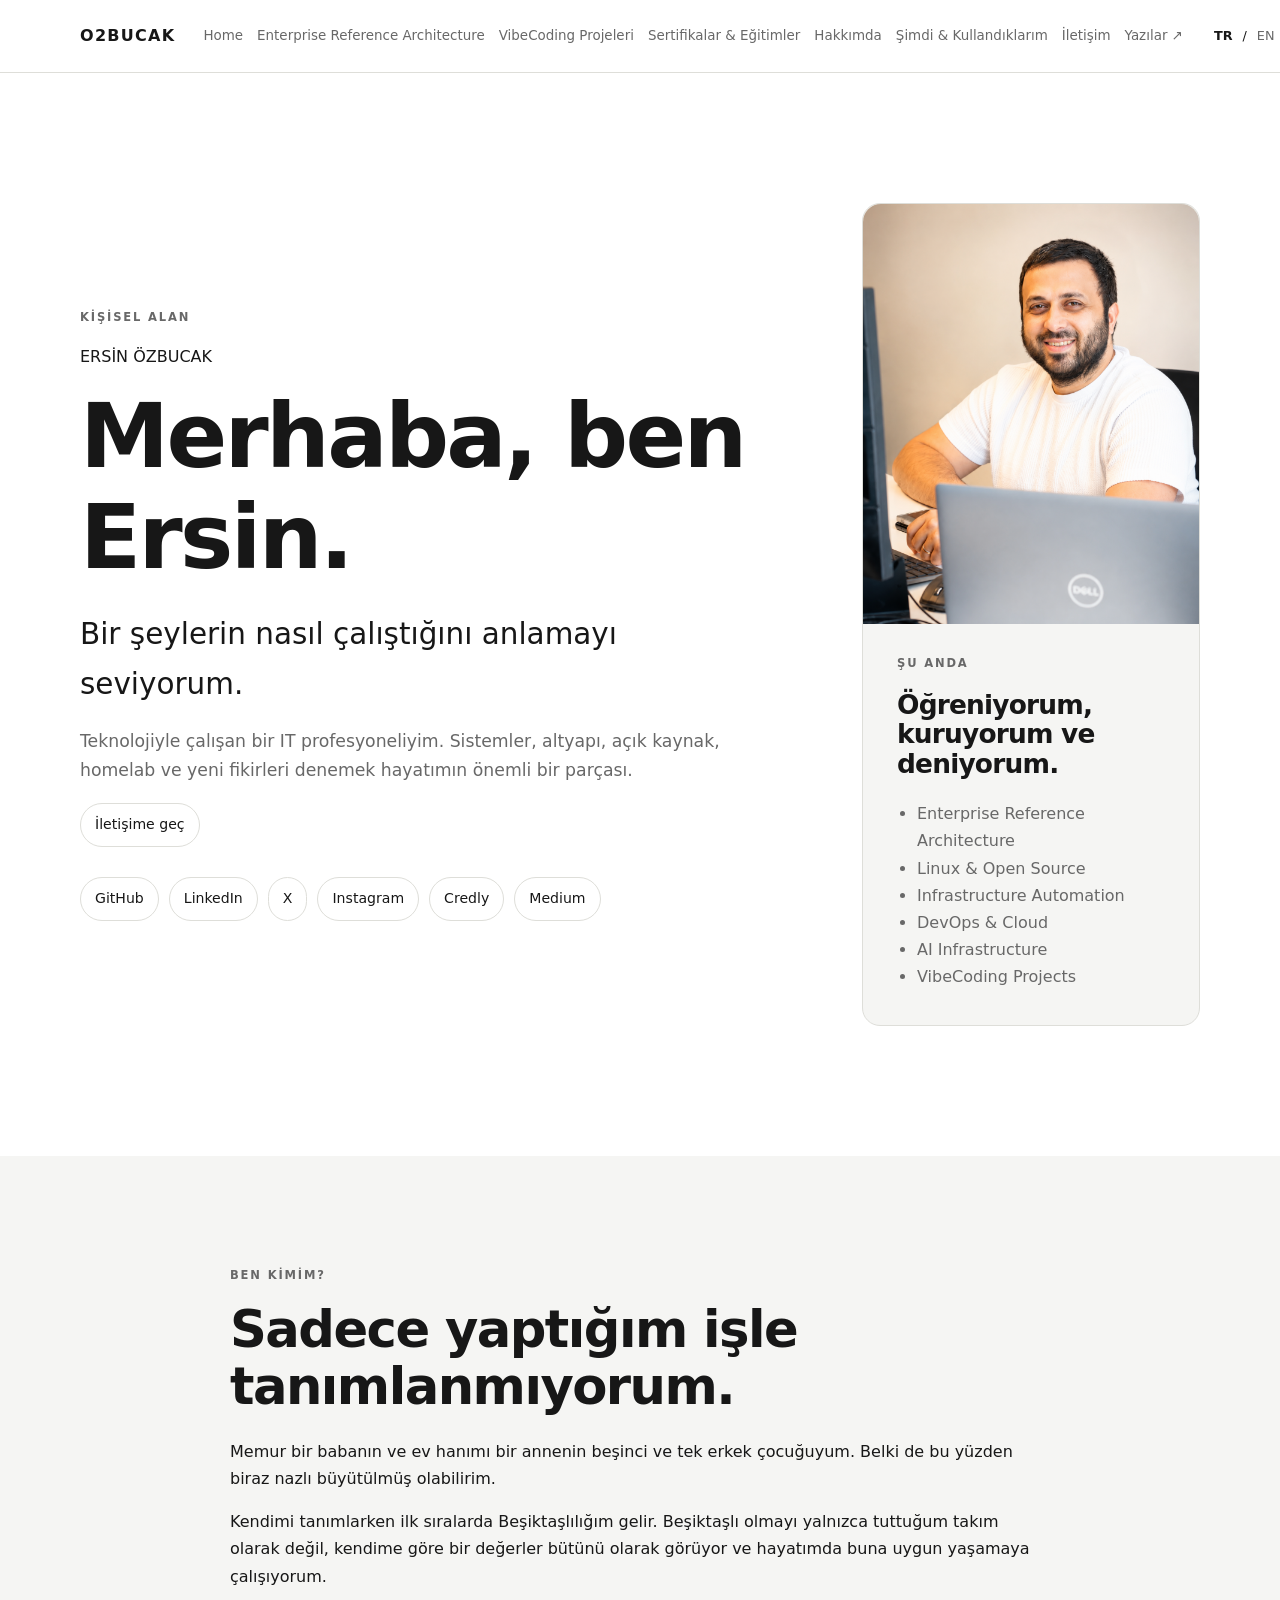
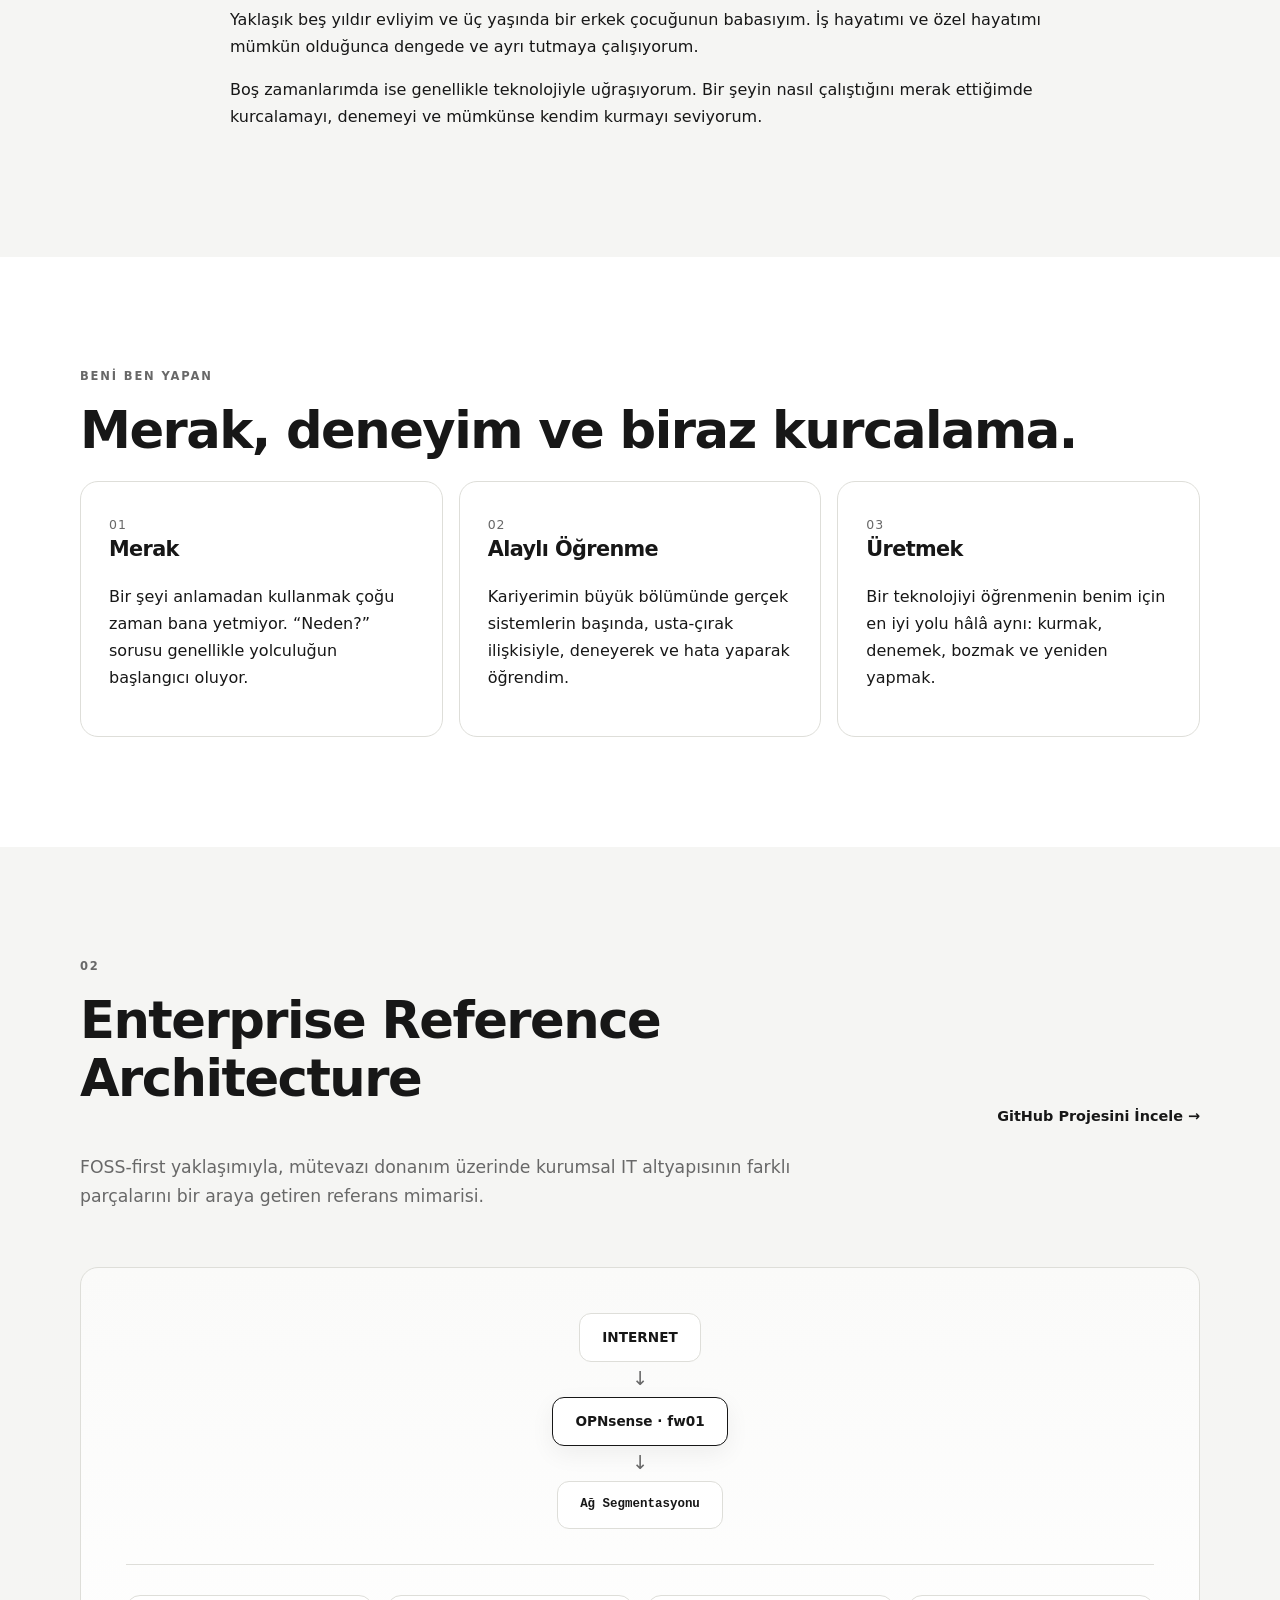
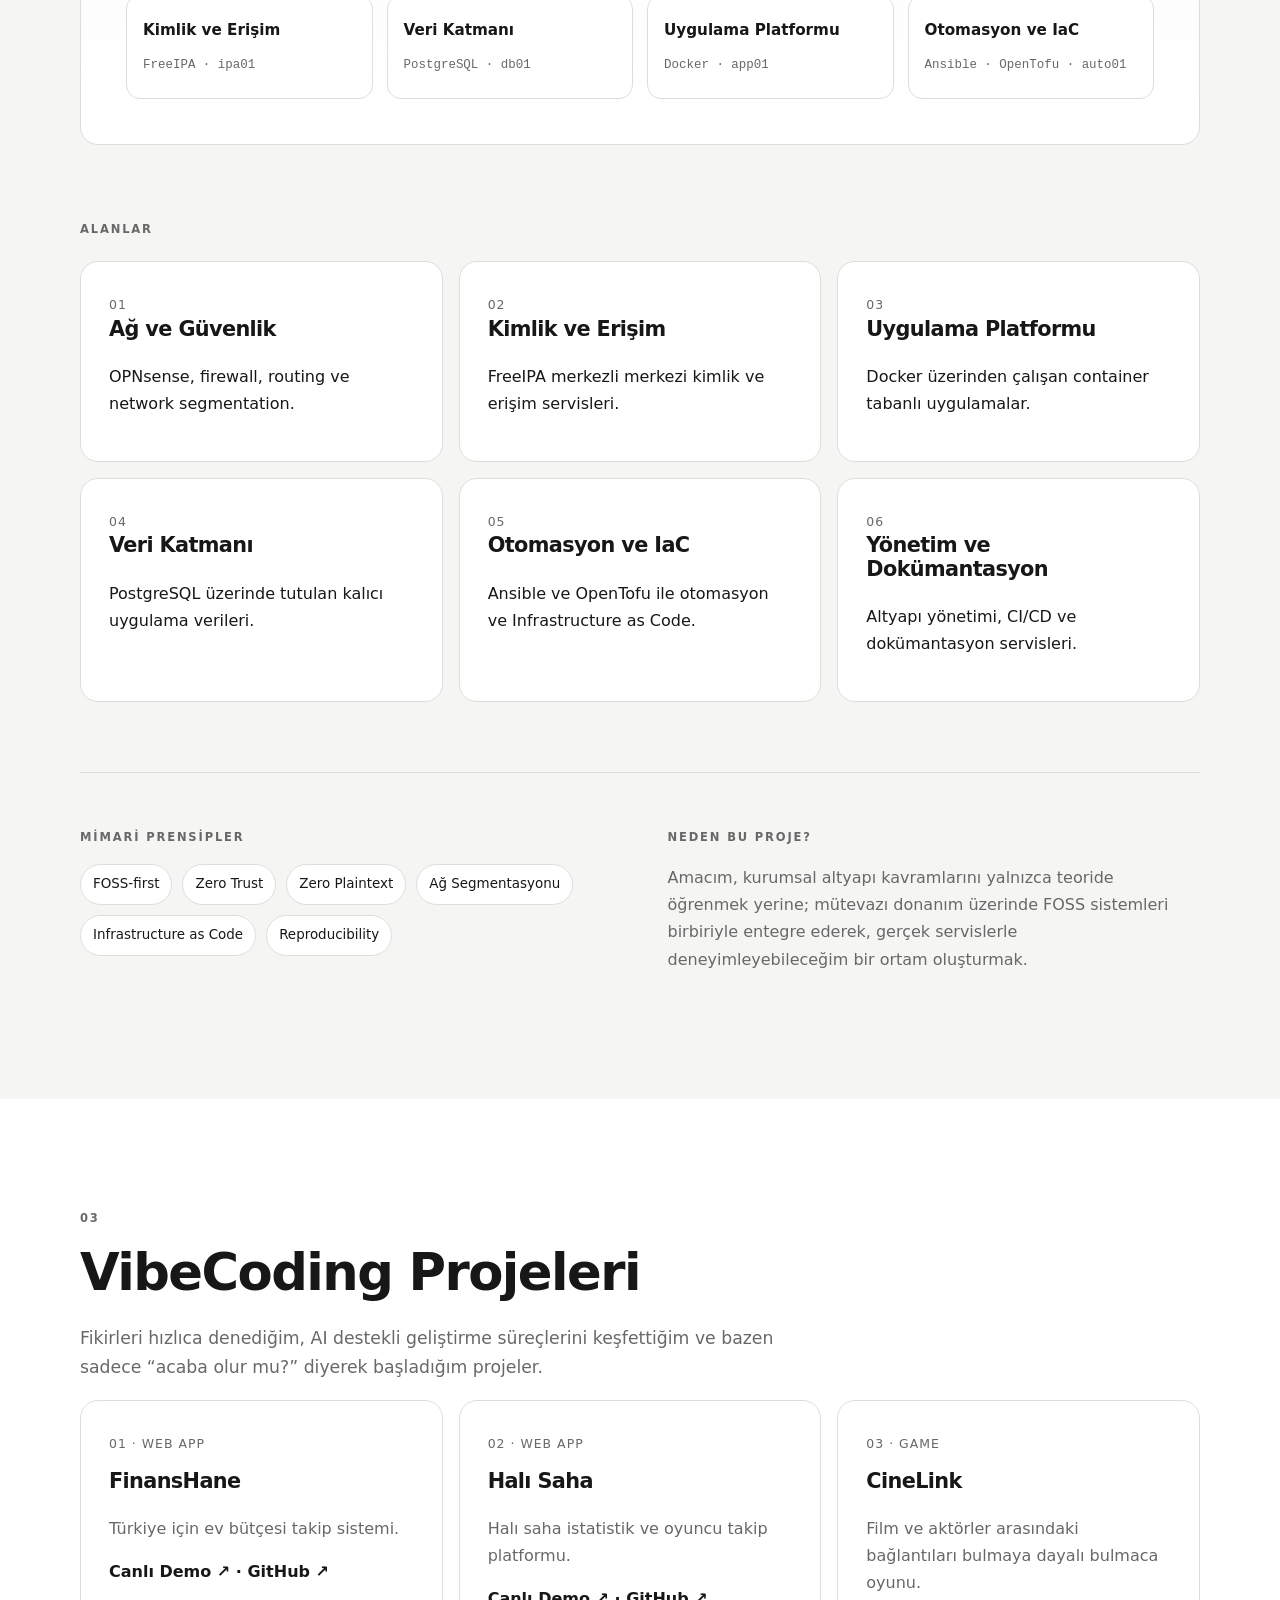
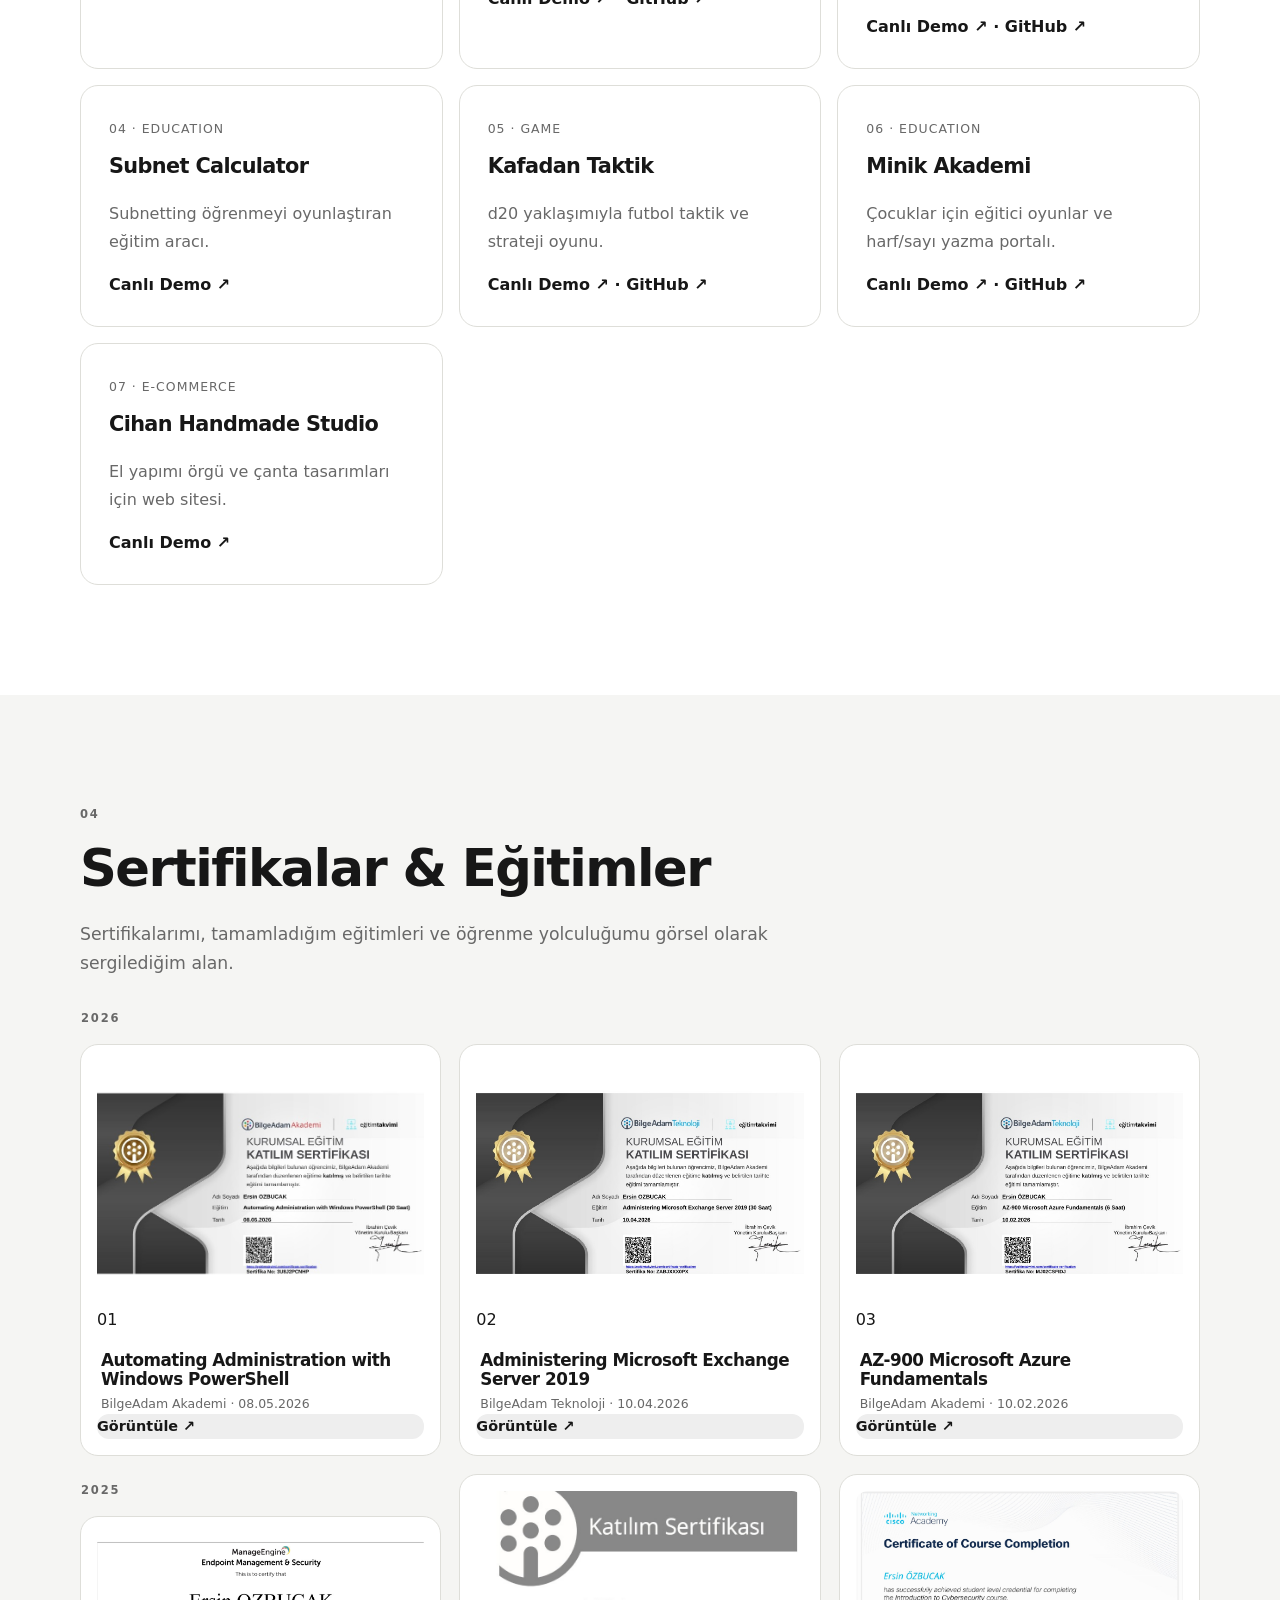
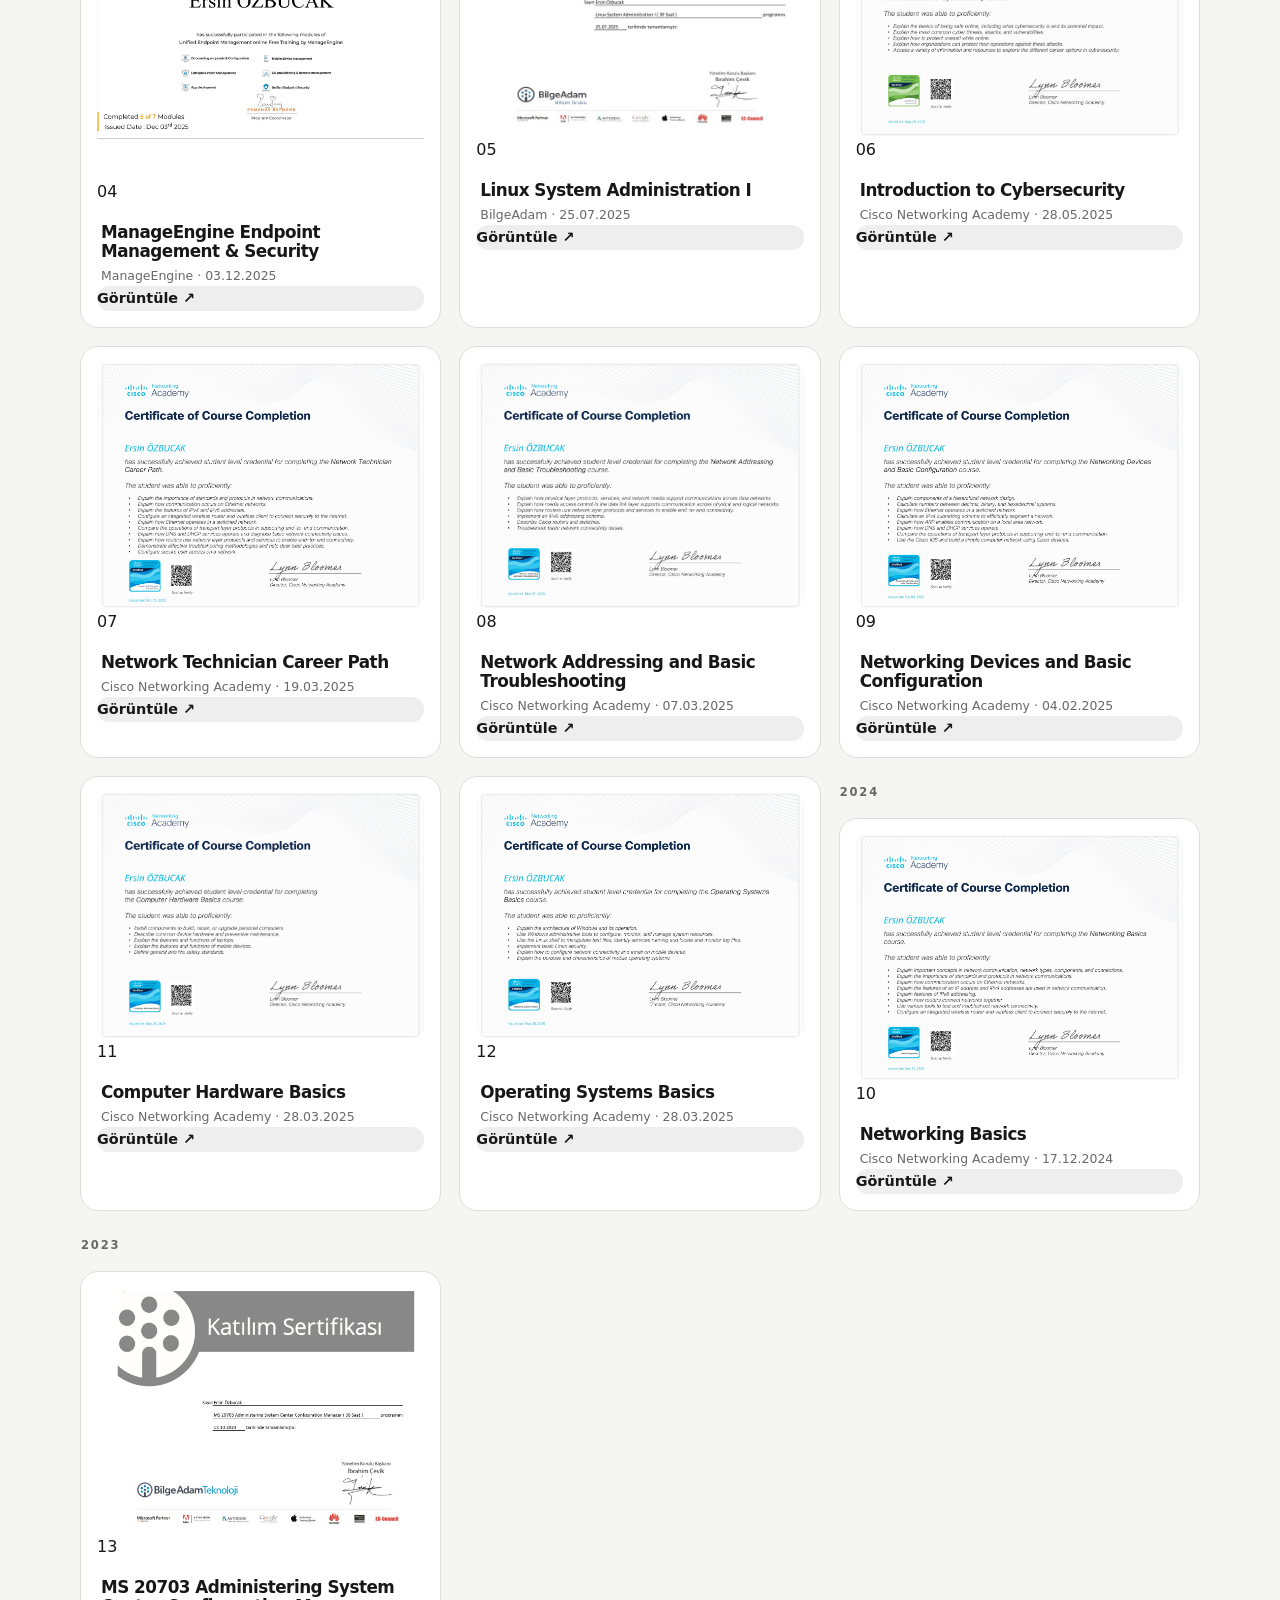
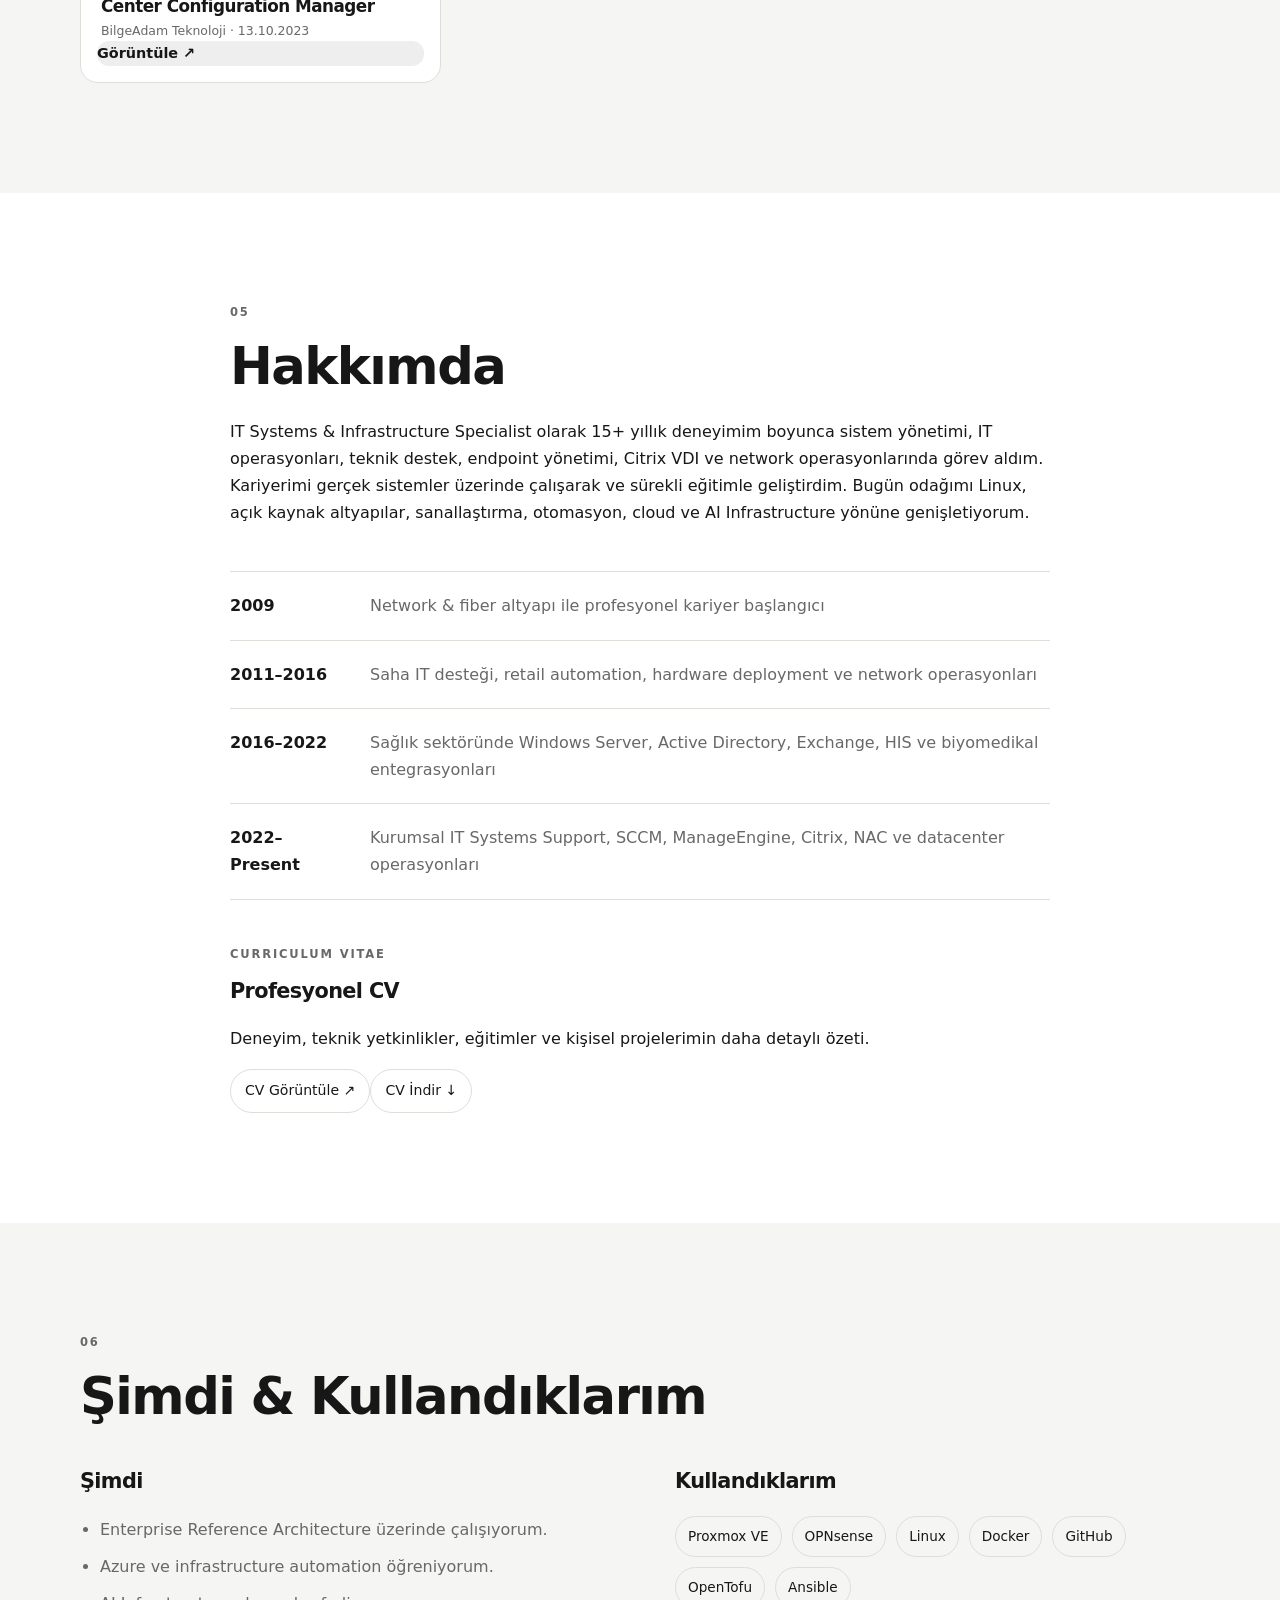
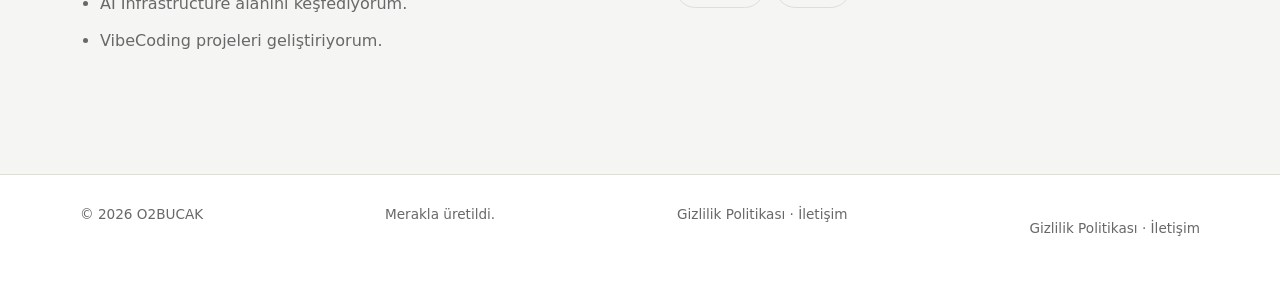
==== commit 9c954eaf: "Add homepage SEO contact and structured metadata" ====
--- a/index.html
+++ b/index.html
@@ -1,10 +1,40 @@
 <!doctype html>
 <html lang="tr">
-<head><meta charset="utf-8"><meta name="viewport" content="width=device-width, initial-scale=1"><meta name="description" content="Ersin ÖZBUCAK — IT, technology, infrastructure, projects and personal journey."><title>O2BUCAK — Ersin ÖZBUCAK</title><link rel="stylesheet" href="assets/css/style.css"></head>
+<head>
+<meta charset="utf-8">
+<meta name="viewport" content="width=device-width, initial-scale=1">
+<meta name="description" content="Ersin ÖZBUCAK — IT, technology, infrastructure, projects and personal journey.">
+<title>O2BUCAK — Ersin ÖZBUCAK</title>
+<meta property="og:title" content="O2BUCAK — Ersin ÖZBUCAK">
+<meta property="og:description" content="Ersin ÖZBUCAK — IT, technology, infrastructure, projects and personal journey.">
+<meta property="og:image" content="https://ersin.ozbucak.com.tr/assets/images/profile/ersin-home.png">
+<meta property="og:url" content="https://ersin.ozbucak.com.tr/">
+<meta property="og:type" content="website">
+<link rel="canonical" href="https://ersin.ozbucak.com.tr/">
+<link rel="icon" href="assets/favicon.svg" type="image/svg+xml">
+<link rel="stylesheet" href="assets/css/style.css">
+<script type="application/ld+json">
+{
+  "@context":"https://schema.org",
+  "@type":"Organization",
+  "name":"O2BUCAK — Ersin ÖZBUCAK",
+  "url":"https://ersin.ozbucak.com.tr/",
+  "logo":"https://ersin.ozbucak.com.tr/assets/images/profile/ersin-home.png",
+  "sameAs":[
+    "https://github.com/O2BUCAK",
+    "https://www.linkedin.com/in/ersinozbucak/",
+    "https://x.com/o2bucak",
+    "https://www.instagram.com/o2bucak/",
+    "https://www.credly.com/users/o2bucak",
+    "https://o2bucak.medium.com/"
+  ]
+}
+</script>
+</head>
 <body>
-<header class="site-header"><div class="container nav-wrap"><a class="brand" href="#home">O2BUCAK</a><nav class="nav"><a href="#home" data-i18n="nav.home">Home</a><a href="#architecture" data-i18n="nav.architecture">Enterprise Reference Architecture</a><a href="#vibecoding" data-i18n="nav.vibecoding">VibeCoding Projeleri</a><a href="#certifications" data-i18n="nav.certifications">Sertifikalar & Eğitimler</a><a href="#about" data-i18n="nav.about">Hakkımda</a><a href="#now" data-i18n="nav.now">Şimdi & Kullandıklarım</a><a href="https://o2bucak.medium.com/" target="_blank" rel="noopener noreferrer">Yazılar ↗</a></nav><div class="language-switcher"><button class="lang active" data-lang="tr">TR</button><span>/</span><button class="lang" data-lang="en">EN</button></div></div></header>
+<header class="site-header"><div class="container nav-wrap"><a class="brand" href="#home">O2BUCAK</a><nav class="nav"><a href="#home" data-i18n="nav.home">Home</a><a href="#architecture" data-i18n="nav.architecture">Enterprise Reference Architecture</a><a href="#vibecoding" data-i18n="nav.vibecoding">VibeCoding Projeleri</a><a href="#certifications" data-i18n="nav.certifications">Sertifikalar & Eğitimler</a><a href="#about" data-i18n="nav.about">Hakkımda</a><a href="#now" data-i18n="nav.now">Şimdi & Kullandıklarım</a><a href="contact.html">İletişim</a><a href="https://o2bucak.medium.com/" target="_blank" rel="noopener noreferrer">Yazılar ↗</a></nav><div class="language-switcher"><button class="lang active" data-lang="tr">TR</button><span>/</span><button class="lang" data-lang="en">EN</button></div></div></header>
 <main>
-<section id="home" class="hero section"><div class="container hero-grid"><div><p class="eyebrow" data-i18n="home.eyebrow">KİŞİSEL ALAN</p><p class="hero-kicker">ERSİN ÖZBUCAK</p><h1 data-i18n="home.title">Merhaba, ben Ersin.</h1><p class="hero-lead" data-i18n="home.lead">Bir şeylerin nasıl çalıştığını anlamayı seviyorum.</p><p class="hero-copy" data-i18n="home.intro">Teknolojiyle çalışan bir IT profesyoneliyim. Sistemler, altyapı, açık kaynak, homelab ve yeni fikirleri denemek hayatımın önemli bir parçası.</p><div class="socials"><a href="#" data-social="github">GitHub</a><a href="#" data-social="linkedin">LinkedIn</a><a href="#" data-social="x">X</a><a href="#" data-social="instagram">Instagram</a><a href="#" data-social="credly">Credly</a><a href="#" data-social="medium">Medium</a></div></div><div class="hero-card"><p class="eyebrow" data-i18n="home.currentLabel">ŞU ANDA</p><h2 data-i18n="home.currentTitle">Öğreniyorum, kuruyorum ve deniyorum.</h2><ul><li data-i18n="home.current1">Enterprise Reference Architecture</li><li data-i18n="home.current2">Linux & Open Source</li><li data-i18n="home.current3">Infrastructure Automation</li><li data-i18n="home.current4">DevOps & Cloud</li><li data-i18n="home.current5">AI Infrastructure</li><li data-i18n="home.current6">VibeCoding Projects</li></ul></div></div></section>
+<section id="home" class="hero section"><div class="container hero-grid"><div><p class="eyebrow" data-i18n="home.eyebrow">KİŞİSEL ALAN</p><p class="hero-kicker">ERSİN ÖZBUCAK</p><h1 data-i18n="home.title">Merhaba, ben Ersin.</h1><p class="hero-lead" data-i18n="home.lead">Bir şeylerin nasıl çalıştığını anlamayı seviyorum.</p><p class="hero-copy" data-i18n="home.intro">Teknolojiyle çalışan bir IT profesyoneliyim. Sistemler, altyapı, açık kaynak, homelab ve yeni fikirleri denemek hayatımın önemli bir parçası.</p><a class="button site-cta" href="contact.html">İletişime geç</a><div class="socials"><a href="#" data-social="github">GitHub</a><a href="#" data-social="linkedin">LinkedIn</a><a href="#" data-social="x">X</a><a href="#" data-social="instagram">Instagram</a><a href="#" data-social="credly">Credly</a><a href="#" data-social="medium">Medium</a></div></div><div class="hero-card"><p class="eyebrow" data-i18n="home.currentLabel">ŞU ANDA</p><h2 data-i18n="home.currentTitle">Öğreniyorum, kuruyorum ve deniyorum.</h2><ul><li data-i18n="home.current1">Enterprise Reference Architecture</li><li data-i18n="home.current2">Linux & Open Source</li><li data-i18n="home.current3">Infrastructure Automation</li><li data-i18n="home.current4">DevOps & Cloud</li><li data-i18n="home.current5">AI Infrastructure</li><li data-i18n="home.current6">VibeCoding Projects</li></ul></div></div></section>
 <section class="section section-muted"><div class="container narrow"><p class="eyebrow" data-i18n="home.identityEyebrow">BEN KİMİM?</p><h2 data-i18n="home.identityTitle">Sadece yaptığım işle tanımlanmıyorum.</h2><div class="personal-story"><p data-i18n="home.story1">Memur bir babanın ve ev hanımı bir annenin beşinci ve tek erkek çocuğuyum. Belki de bu yüzden biraz nazlı büyütülmüş olabilirim.</p><p data-i18n="home.story2">Kendimi tanımlarken ilk sıralarda Beşiktaşlılığım gelir. Beşiktaşlı olmayı yalnızca tuttuğum takım olarak değil, kendime göre bir değerler bütünü olarak görüyor ve hayatımda buna uygun yaşamaya çalışıyorum.</p><p data-i18n="home.story3">Yaklaşık beş yıldır evliyim ve üç yaşında bir erkek çocuğunun babasıyım. İş hayatımı ve özel hayatımı mümkün olduğunca dengede ve ayrı tutmaya çalışıyorum.</p><p data-i18n="home.story4">Boş zamanlarımda ise genellikle teknolojiyle uğraşıyorum. Bir şeyin nasıl çalıştığını merak ettiğimde kurcalamayı, denemeyi ve mümkünse kendim kurmayı seviyorum.</p></div></div></section>
 <section class="section"><div class="container"><p class="eyebrow" data-i18n="home.characterEyebrow">BENİ BEN YAPAN</p><h2 data-i18n="home.characterTitle">Merak, deneyim ve biraz kurcalama.</h2><div class="cards three"><article class="card"><span>01</span><h3 data-i18n="home.character1Title">Merak</h3><p data-i18n="home.character1Text">Bir şeyi anlamadan kullanmak çoğu zaman bana yetmiyor. “Neden?” sorusu genellikle yolculuğun başlangıcı oluyor.</p></article><article class="card"><span>02</span><h3 data-i18n="home.character2Title">Alaylı Öğrenme</h3><p data-i18n="home.character2Text">Kariyerimin büyük bölümünde gerçek sistemlerin başında, usta-çırak ilişkisiyle, deneyerek ve hata yaparak öğrendim.</p></article><article class="card"><span>03</span><h3 data-i18n="home.character3Title">Üretmek</h3><p data-i18n="home.character3Text">Bir teknolojiyi öğrenmenin benim için en iyi yolu hâlâ aynı: kurmak, denemek, bozmak ve yeniden yapmak.</p></article></div></div></section>
 <section id="architecture" class="section section-muted"><div class="container"><div class="section-heading"><div><p class="eyebrow">02</p><h2 data-i18n="architecture.title">Enterprise Reference Architecture</h2></div><a class="text-link" href="https://github.com/O2BUCAK/EnterpriseReferenceArchitecture" target="_blank" rel="noopener noreferrer" data-i18n="architecture.github">GitHub Projesini İncele →</a></div><p class="section-intro" data-i18n="architecture.intro">FOSS-first yaklaşımıyla, mütevazı donanım üzerinde kurumsal IT altyapısının farklı parçalarını bir araya getiren referans mimarisi.</p><div class="architecture-diagram"><div class="diagram-node">INTERNET</div><div class="diagram-line"></div><div class="diagram-node strong">OPNsense / fw01</div><div class="diagram-branches"><div class="diagram-node">FreeIPA / ipa01</div><div class="diagram-node">PostgreSQL / db01</div><div class="diagram-node">Docker / app01</div><div class="diagram-node">Ansible + OpenTofu / auto01</div></div></div></div></section>
@@ -19,5 +49,10 @@
 </div></div></section>
 <section id="certifications" class="section section-muted"><div class="container"><p class="eyebrow">04</p><h2 data-i18n="certifications.title">Sertifikalar & Eğitimler</h2><p class="section-intro" data-i18n="certifications.intro">Sertifikalarımı, tamamladığım eğitimleri ve öğrenme yolculuğumu görsel olarak sergilediğim alan.</p><div class="cert-grid">[CERTIFICATION_CARDS]</div></div></section>
 <section id="about" class="section"><div class="container narrow"><p class="eyebrow">05</p><h2 data-i18n="about.title">Hakkımda</h2><p data-i18n="about.intro">IT Systems & Infrastructure Specialist olarak 15+ yıllık deneyimim boyunca sistem yönetimi, IT operasyonları, teknik destek, endpoint yönetimi, Citrix VDI ve network operasyonlarında görev aldım. Kariyerimi gerçek sistemler üzerinde çalışarak ve sürekli eğitimle geliştirdim. Bugün odağımı Linux, açık kaynak altyapılar, sanallaştırma, otomasyon, cloud ve AI Infrastructure yönüne genişletiyorum.</p><div class="timeline"><div><strong>2009</strong><span data-i18n="about.timeline1">Network & fiber altyapı ile profesyonel kariyer başlangıcı</span></div><div><strong>2011–2016</strong><span data-i18n="about.timeline2">Saha IT desteği, retail automation, hardware deployment ve network operasyonları</span></div><div><strong>2016–2022</strong><span data-i18n="about.timeline3">Sağlık sektöründe Windows Server, Active Directory, Exchange, HIS ve biyomedikal entegrasyonları</span></div><div><strong>2022–Present</strong><span data-i18n="about.timeline4">Kurumsal IT Systems Support, SCCM, ManageEngine, Citrix, NAC ve datacenter operasyonları</span></div></div><div class="cv-card"><div><p class="eyebrow" data-i18n="about.cvLabel">CURRICULUM VITAE</p><h3 data-i18n="about.cvTitle">Profesyonel CV</h3><p data-i18n="about.cvText">Deneyim, teknik yetkinlikler, eğitimler ve kişisel projelerimin daha detaylı özeti.</p></div><div class="cv-actions"><a class="button" href="assets/documents/Ersin-Ozbucak-CV.pdf" target="_blank" rel="noopener noreferrer" data-i18n="about.viewCv">CV Görüntüle ↗</a><a class="button" href="assets/documents/Ersin-Ozbucak-CV.pdf" download data-i18n="about.downloadCv">CV İndir ↓</a></div></div></div></section>
-<section id="now" class="section section-muted"><div class="container"><p class="eyebrow">06</p><h2 data-i18n="now.title">Şimdi & Kullandıklarım</h2><div class="now-grid"><div><h3 data-i18n="now.nowTitle">Şimdi</h3><ul class="clean-list"><li data-i18n="now.n1">Enterprise Reference Architecture üzerinde çalışıyorum.</li><li data-i18n="now.n2">Azure ve infrastructure automation öğreniyorum.</li><li data-i18n="now.n3">AI Infrastructure alanını keşfediyorum.</li><li data-i18n="now.n4">VibeCoding projeleri geliştiriyorum.</li></ul></div><div><h3 data-i18n="now.usesTitle">Kullandıklarım</h3><div class="uses-list"><span>Proxmox VE</span><span>OPNsense</span><span>Linux</span><span>Docker</span><span>GitHub</span><span>VS Code</span><span>Ansible</span><span>OpenTofu</span></div></div></div></div></section>
-</main><div class="cert-lightbox" id="certLightbox" aria-hidden="true"><button class="cert-lightbox-close" type="button" aria-label="Close">×</button><div class="cert-lightbox-content"><img id="certLightboxImage" src="" alt=""><p id="certLightboxTitle"></p></div></div><footer class="site-footer"><div class="container footer-wrap"><span>© <span id="year"></span> O2BUCAK</span><span data-i18n="footer.text">Merakla üretildi.</span></div></footer><script src="assets/js/main.js"></script></body></html>
+<section id="now" class="section section-muted"><div class="container"><p class="eyebrow">06</p><h2 data-i18n="now.title">Şimdi & Kullandıklarım</h2><div class="now-grid"><div><h3 data-i18n="now.nowTitle">Şimdi</h3><ul class="clean-list"><li data-i18n="now.n1">Enterprise Reference Architecture üzerinde çalışıyorum.</li><li data-i18n="now.n2">Azure ve infrastructure automation öğreniyorum.</li><li data-i18n="now.n3">AI Infrastructure alanını keşfediyorum.</li><li data-i18n="now.n4">VibeCoding projeleri geliştiriyorum.</li></ul></div><div><h3 data-i18n="now.usesTitle">Kullandıklarım</h3><div class="uses-list"><span>Proxmox VE</span><span>OPNsense</span><span>Linux</span><span>Docker</span><span>GitHub</span><span>OpenTofu</span><span>Ansible</span></div></div></div></div></section>
+</main>
+<footer class="site-footer"><div class="container footer-wrap"><span>© <span id="year"></span> O2BUCAK</span><span data-i18n="footer.text">Merakla üretildi.</span><span><a href="privacy.html">Gizlilik Politikası</a> · <a href="contact.html">İletişim</a></span></div></footer>
+<div id="certLightbox" class="cert-lightbox" aria-hidden="true"><button class="cert-lightbox-close" type="button" aria-label="Kapat">×</button><div class="cert-lightbox-content"><img id="certLightboxImage" src="" alt=""><p id="certLightboxTitle"></p></div></div>
+<script src="assets/js/main.js"></script>
+</body>
+</html>
--- a/assets/css/style.css
+++ b/assets/css/style.css
@@ -2,6 +2,6 @@
 *{box-sizing:border-box} html{scroll-behavior:smooth} body{margin:0;background:var(--bg);color:var(--text);font-family:Inter,ui-sans-serif,system-ui,-apple-system,BlinkMacSystemFont,"Segoe UI",sans-serif;line-height:1.7} a{color:inherit;text-decoration:none}.container{width:min(var(--max),calc(100% - 40px));margin:0 auto}.narrow{max-width:820px}.section{padding:110px 0;scroll-margin-top:80px}.section-muted{background:var(--surface)}.site-header{position:sticky;top:0;z-index:20;background:rgba(255,255,255,.92);backdrop-filter:blur(12px);border-bottom:1px solid var(--line)}.nav-wrap{min-height:72px;display:flex;align-items:center;gap:28px}.brand{font-weight:800;letter-spacing:.08em;white-space:nowrap}.nav{display:flex;gap:14px;flex:1;justify-content:center}.nav a{font-size:.84rem;color:var(--muted);white-space:nowrap;transition:color .2s}.nav a:hover{color:var(--text)}.language-switcher{display:flex;gap:7px;align-items:center;font-size:.8rem;white-space:nowrap}.lang{border:0;background:transparent;padding:3px;color:var(--muted);cursor:pointer;font:inherit}.lang.active{color:var(--text);font-weight:800}.hero{padding-top:130px;padding-bottom:130px}.hero-grid{display:grid;grid-template-columns:1.35fr .65fr;gap:80px;align-items:center}.eyebrow{margin:0 0 16px;font-size:.72rem;letter-spacing:.16em;font-weight:800;color:var(--muted);text-transform:uppercase}h1,h2,h3{line-height:1.12;margin:0 0 22px;letter-spacing:-.03em}h1{font-size:clamp(3rem,7vw,6.5rem);max-width:900px}h2{font-size:clamp(2rem,4vw,3.6rem)}h3{font-size:1.3rem}.hero-lead{font-size:clamp(1.3rem,2.3vw,2rem);max-width:720px;margin:0 0 18px}.hero-copy,.section-intro{color:var(--muted);font-size:1.08rem;max-width:760px}.hero-card{border:1px solid var(--line);border-radius:var(--radius);padding:34px;background:var(--surface)}.hero-card::before{content:"";display:block;width:calc(100% + 68px);margin:-34px -34px 30px;aspect-ratio:4/5;border-radius:var(--radius) var(--radius) 0 0;background:url("../images/profile/ersin-home.png") center center/cover no-repeat}.hero-card h2{font-size:1.65rem}.hero-card ul{margin:0;padding-left:20px;color:var(--muted)}.socials{display:flex;flex-wrap:wrap;gap:10px;margin-top:30px}.socials a,.button{display:inline-flex;align-items:center;border:1px solid var(--line);border-radius:999px;padding:9px 14px;font-size:.88rem;background:var(--bg);transition:transform .2s,border-color .2s}.socials a:hover,.button:hover{transform:translateY(-2px);border-color:var(--text)}.section-heading{display:flex;align-items:end;justify-content:space-between;gap:30px;margin-bottom:24px}.text-link{font-size:.9rem;font-weight:700;white-space:nowrap}.architecture-diagram{margin:55px 0;padding:40px;border:1px solid var(--line);border-radius:var(--radius);text-align:center;background:#fafaf9}.diagram-node{display:inline-block;padding:12px 18px;border:1px solid var(--line);border-radius:10px;background:var(--bg);font:700 .82rem/1.2 ui-monospace,SFMono-Regular,Menlo,monospace}.diagram-node.strong{border-color:var(--text)}.diagram-line{height:30px;width:1px;background:var(--line);margin:0 auto}.diagram-branches{display:grid;grid-template-columns:repeat(4,1fr);gap:12px;margin-top:35px}.cards{display:grid;gap:16px}.cards.three{grid-template-columns:repeat(3,1fr)}.card{border:1px solid var(--line);border-radius:var(--radius);padding:28px;background:var(--bg);min-height:150px;transition:transform .2s,border-color .2s}.card:hover{transform:translateY(-3px);border-color:#aaa}.card span,.cert-card p{color:var(--muted);font-size:.78rem;letter-spacing:.08em;text-transform:uppercase}.card strong{display:block;margin-top:10px}.project-card h3{margin-top:14px}.project-card p{color:var(--muted)}.cert-grid{display:flex;flex-wrap:wrap;gap:18px;margin-top:65px;align-items:stretch}.cert-card{position:relative;flex:0 0 calc((100% - 36px)/3);border:1px solid var(--line);border-radius:var(--radius);padding:16px;background:var(--bg);overflow:visible}.cert-card a{display:block;overflow:hidden;border-radius:12px;background:#eee}.cert-card img{display:block;width:100%;aspect-ratio:4/3;object-fit:cover;transition:transform .25s}.cert-card a:hover img{transform:scale(1.025)}.cert-card h3{font-size:1.05rem;margin:18px 4px 4px}.cert-card p{margin:0 4px;letter-spacing:0;text-transform:none}.cert-card:nth-child(1){order:1}.cert-card:nth-child(2){order:2}.cert-card:nth-child(3){order:3}.cert-card:nth-child(4){order:4}.cert-card:nth-child(5){order:5}.cert-card:nth-child(6){order:6}.cert-card:nth-child(7){order:7}.cert-card:nth-child(8){order:8}.cert-card:nth-child(9){order:9}.cert-card:nth-child(11){order:10}.cert-card:nth-child(12){order:11}.cert-card:nth-child(10){order:12}.cert-card:nth-child(13){order:13}.cert-card:nth-child(1)::before,.cert-card:nth-child(4)::before,.cert-card:nth-child(10)::before,.cert-card:nth-child(13)::before{position:absolute;left:0;top:-36px;font-size:.72rem;letter-spacing:.16em;font-weight:800;color:var(--muted)}.cert-card:nth-child(1)::before{content:"2026"}.cert-card:nth-child(4)::before{content:"2025"}.cert-card:nth-child(10)::before{content:"2024"}.cert-card:nth-child(13)::before{content:"2023"}.cert-card:nth-child(4),.cert-card:nth-child(10),.cert-card:nth-child(13){margin-top:42px}.cert-lightbox{position:fixed;inset:0;z-index:100;display:flex;align-items:center;justify-content:center;padding:40px;background:rgba(0,0,0,.82);opacity:0;visibility:hidden;pointer-events:none;transition:opacity .2s,visibility .2s}.cert-lightbox.is-open{opacity:1;visibility:visible;pointer-events:auto}.cert-lightbox-content{max-width:min(1100px,94vw);max-height:90vh;text-align:center}.cert-lightbox-content img{display:block;max-width:100%;max-height:78vh;width:auto;height:auto;margin:0 auto;border-radius:10px;box-shadow:0 20px 70px rgba(0,0,0,.35)}.cert-lightbox-content p{margin:16px 0 0;color:#fff;font-size:.95rem}.cert-lightbox-close{position:absolute;top:18px;right:24px;width:44px;height:44px;border:1px solid rgba(255,255,255,.35);border-radius:50%;background:rgba(0,0,0,.25);color:#fff;font-size:30px;line-height:1;cursor:pointer}.cert-lightbox-close:hover{background:rgba(255,255,255,.12)}body.lightbox-open{overflow:hidden}
 /* Enterprise Reference Architecture */
 .architecture-page{position:relative}.architecture-hero-diagram{margin:55px 0 75px;padding:45px;border:1px solid var(--line);border-radius:var(--radius);background:linear-gradient(180deg,#fafaf9,#fff)}.architecture-flow{text-align:center}.arch-node{display:inline-flex;align-items:center;justify-content:center;min-height:48px;padding:12px 22px;border:1px solid var(--line);border-radius:12px;background:#fff;font-weight:700;font-size:.85rem}.arch-node.firewall{border-color:var(--text);box-shadow:0 8px 24px rgba(0,0,0,.06)}.arch-node.segmentation{font-family:ui-monospace,SFMono-Regular,Menlo,monospace;font-size:.78rem}.arch-arrow{height:35px;display:flex;align-items:center;justify-content:center;color:var(--muted);font-size:1.2rem}.arch-domain-grid{display:grid;grid-template-columns:repeat(4,1fr);gap:14px;margin-top:35px;padding-top:30px;border-top:1px solid var(--line)}.arch-domain{padding:22px 16px;border:1px solid var(--line);border-radius:14px;background:#fff;text-align:left}.arch-domain strong{display:block;font-size:.95rem;margin-bottom:5px}.arch-domain span{color:var(--muted);font: .78rem ui-monospace,SFMono-Regular,Menlo,monospace}.arch-section-block{margin-top:25px}.arch-domain-cards{margin-top:22px}.arch-bottom-grid{display:grid;grid-template-columns:1fr 1fr;gap:55px;margin-top:70px;padding-top:55px;border-top:1px solid var(--line)}.principles{display:flex;flex-wrap:wrap;gap:10px}.principles span{padding:8px 12px;border:1px solid var(--line);border-radius:999px;background:#fff;font-size:.84rem}.arch-why p:last-child{color:var(--muted);max-width:520px}
-.timeline{border-top:1px solid var(--line);margin:45px 0}.timeline div{display:grid;grid-template-columns:120px 1fr;gap:20px;padding:20px 0;border-bottom:1px solid var(--line)}.timeline span{color:var(--muted)}.now-grid{display:grid;grid-template-columns:1fr 1fr;gap:70px;margin-top:45px}.clean-list{margin:0;padding-left:20px;color:var(--muted)}.clean-list li{margin:10px 0}.uses-list{display:flex;flex-wrap:wrap;gap:10px}.uses-list span{border:1px solid var(--line);border-radius:999px;padding:8px 12px;font-size:.85rem}.site-footer{border-top:1px solid var(--line);padding:28px 0;color:var(--muted);font-size:.85rem}.footer-wrap{display:flex;justify-content:space-between;gap:20px}
+.timeline{border-top:1px solid var(--line);margin:45px 0}.timeline div{display:grid;grid-template-columns:120px 1fr;gap:20px;padding:20px 0;border-bottom:1px solid var(--line)}.timeline span{color:var(--muted)}.now-grid{display:grid;grid-template-columns:1fr 1fr;gap:70px;margin-top:45px}.clean-list{margin:0;padding-left:20px;color:var(--muted)}.clean-list li{margin:10px 0}.uses-list{display:flex;flex-wrap:wrap;gap:10px}.uses-list span{border:1px solid var(--line);border-radius:999px;padding:8px 12px;font-size:.85rem}.site-footer{border-top:1px solid var(--line);padding:28px 0;color:var(--muted);font-size:.85rem}.footer-wrap{display:flex;justify-content:space-between;gap:20px}.social-proof{display:none!important}
 @media(max-width:980px){.nav{display:none}.nav-wrap{justify-content:space-between}.hero-grid,.now-grid,.arch-bottom-grid{grid-template-columns:1fr}.cards.three{grid-template-columns:1fr}.cert-card{flex-basis:calc((100% - 18px)/2)}.diagram-branches{grid-template-columns:repeat(2,1fr)}.arch-domain-grid{grid-template-columns:repeat(2,1fr)}}
 @media(max-width:600px){.container{width:min(var(--max),calc(100% - 28px))}.section{padding:78px 0}.hero{padding-top:85px}.hero-grid{gap:45px}.diagram-branches{grid-template-columns:1fr}.section-heading{display:block}.section-heading .text-link{display:inline-block;margin-top:8px}.timeline div{grid-template-columns:1fr;gap:5px}.footer-wrap{flex-direction:column}.cert-card{flex-basis:100%}.cert-lightbox{padding:20px}.cert-lightbox-close{top:12px;right:12px}.cert-lightbox-content img{max-height:78vh}.architecture-hero-diagram{padding:25px 16px;margin-top:40px}.arch-domain-grid{grid-template-columns:1fr}.arch-domain{padding:18px}.arch-bottom-grid{gap:35px;margin-top:55px;padding-top:40px}}
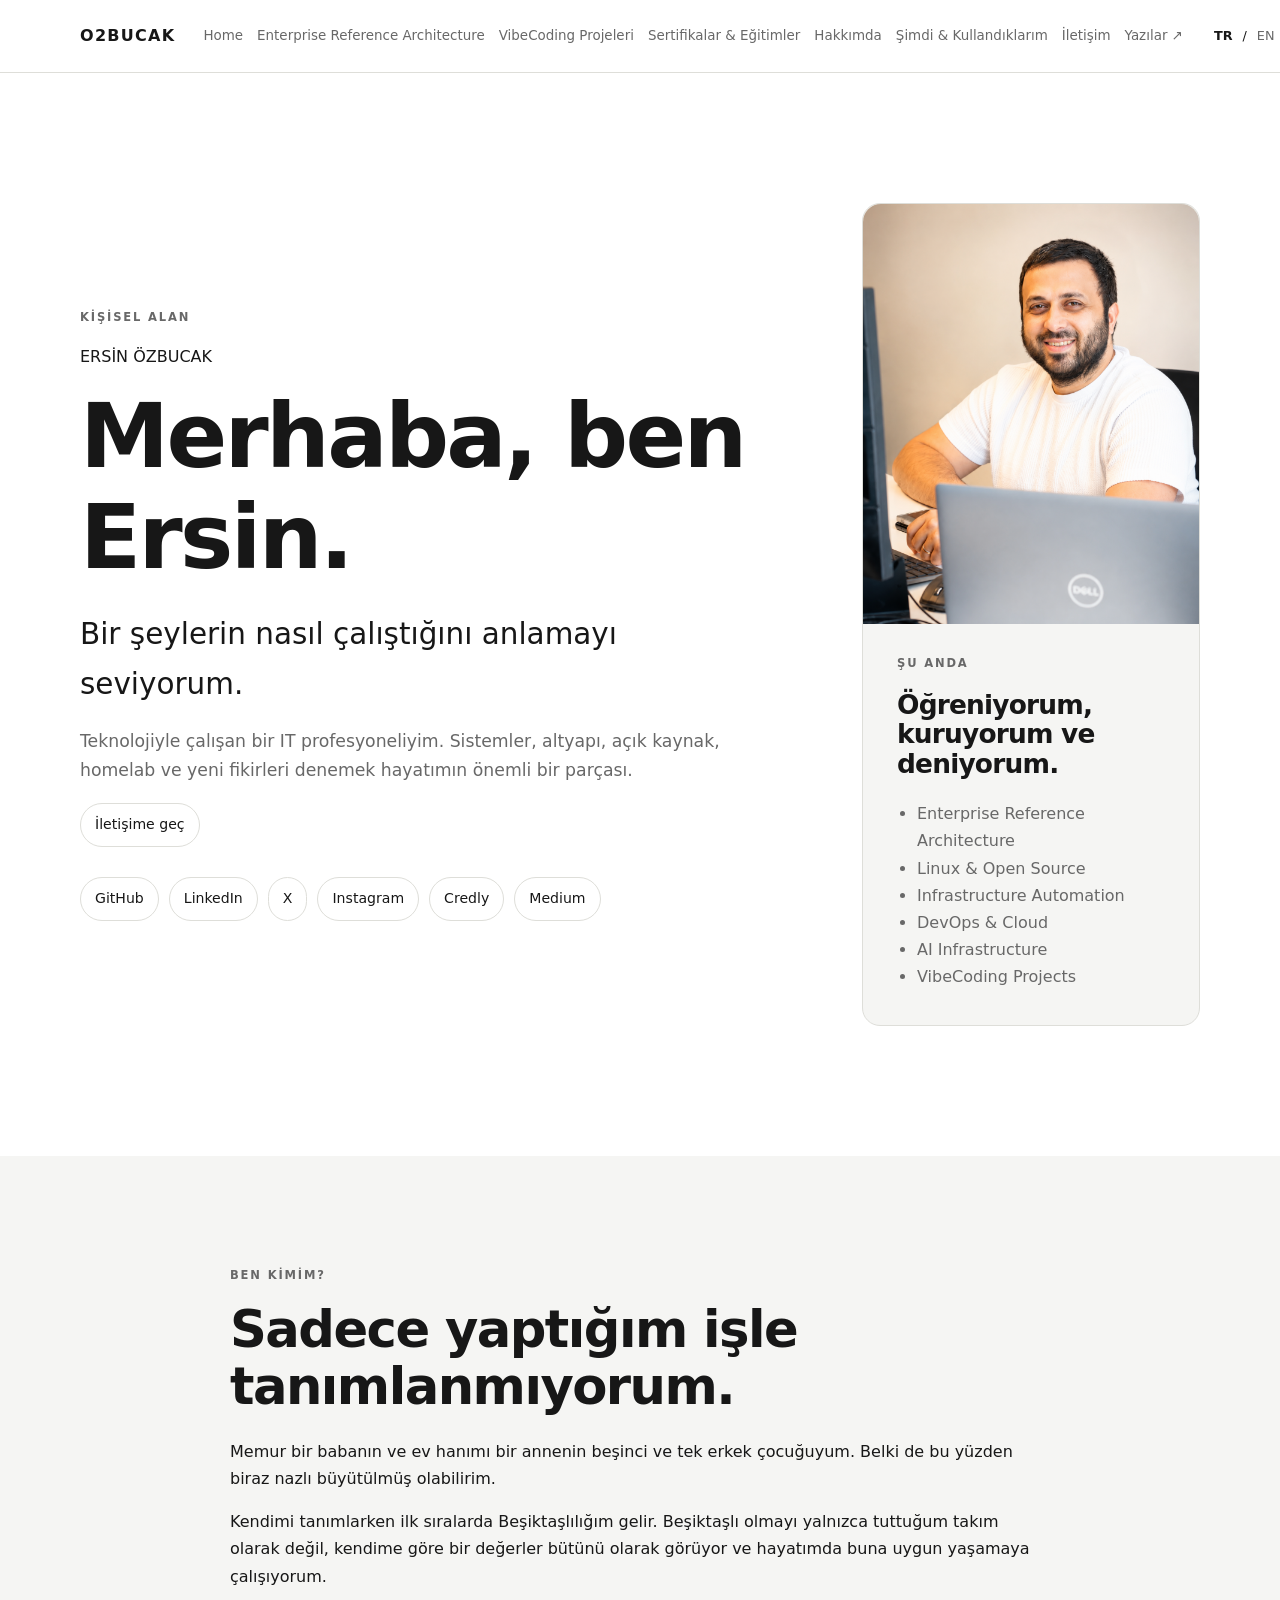
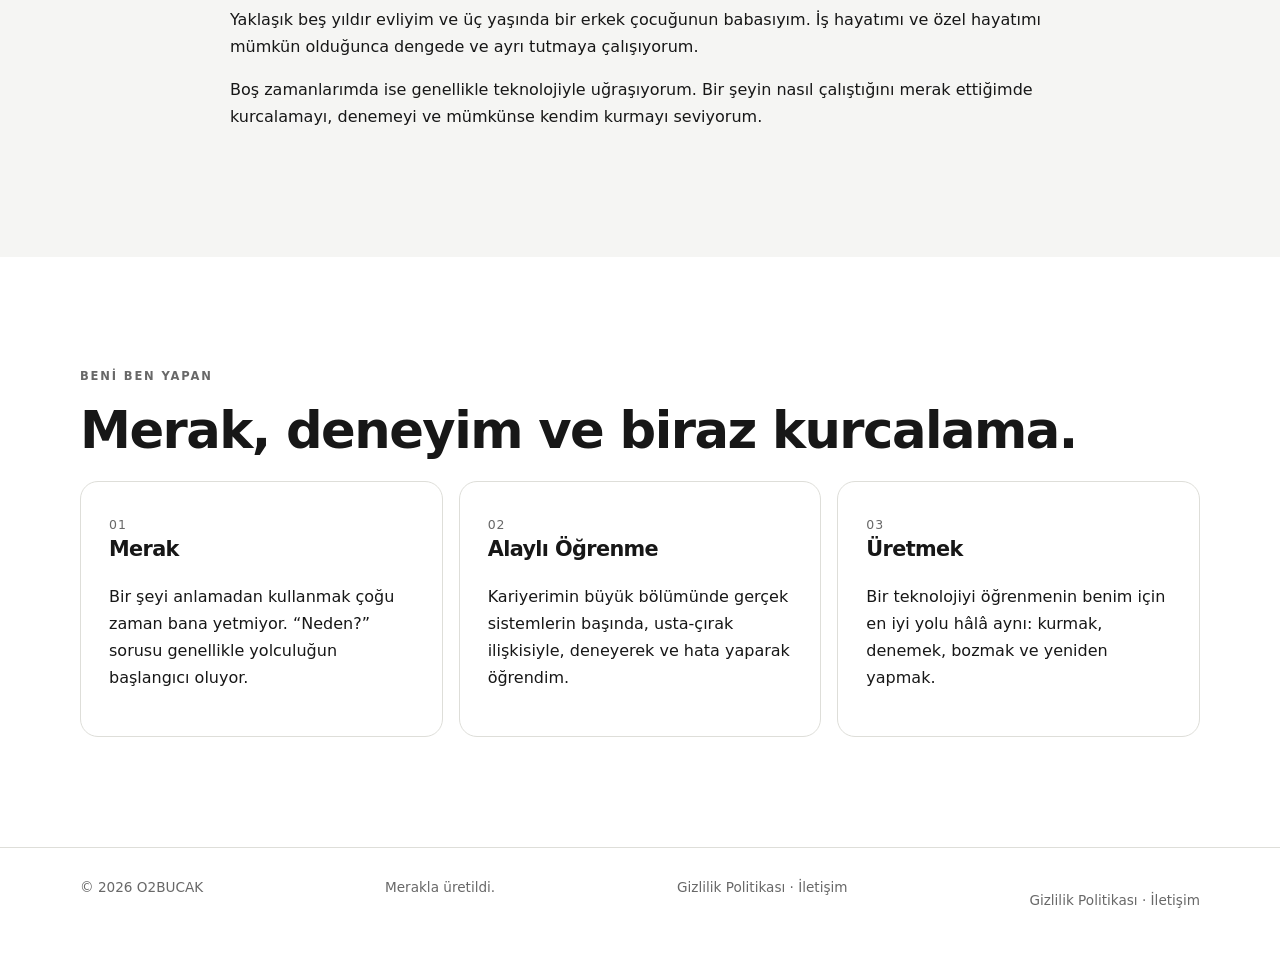
==== commit 9c4e4a5a: "Convert homepage to multi-page navigation" ====
--- a/index.html
+++ b/index.html
@@ -1,58 +1,9 @@
 <!doctype html>
-<html lang="tr">
-<head>
-<meta charset="utf-8">
-<meta name="viewport" content="width=device-width, initial-scale=1">
-<meta name="description" content="Ersin ÖZBUCAK — IT, technology, infrastructure, projects and personal journey.">
-<title>O2BUCAK — Ersin ÖZBUCAK</title>
-<meta property="og:title" content="O2BUCAK — Ersin ÖZBUCAK">
-<meta property="og:description" content="Ersin ÖZBUCAK — IT, technology, infrastructure, projects and personal journey.">
-<meta property="og:image" content="https://ersin.ozbucak.com.tr/assets/images/profile/ersin-home.png">
-<meta property="og:url" content="https://ersin.ozbucak.com.tr/">
-<meta property="og:type" content="website">
-<link rel="canonical" href="https://ersin.ozbucak.com.tr/">
-<link rel="icon" href="assets/favicon.svg" type="image/svg+xml">
-<link rel="stylesheet" href="assets/css/style.css">
-<script type="application/ld+json">
-{
-  "@context":"https://schema.org",
-  "@type":"Organization",
-  "name":"O2BUCAK — Ersin ÖZBUCAK",
-  "url":"https://ersin.ozbucak.com.tr/",
-  "logo":"https://ersin.ozbucak.com.tr/assets/images/profile/ersin-home.png",
-  "sameAs":[
-    "https://github.com/O2BUCAK",
-    "https://www.linkedin.com/in/ersinozbucak/",
-    "https://x.com/o2bucak",
-    "https://www.instagram.com/o2bucak/",
-    "https://www.credly.com/users/o2bucak",
-    "https://o2bucak.medium.com/"
-  ]
-}
-</script>
-</head>
-<body>
-<header class="site-header"><div class="container nav-wrap"><a class="brand" href="#home">O2BUCAK</a><nav class="nav"><a href="#home" data-i18n="nav.home">Home</a><a href="#architecture" data-i18n="nav.architecture">Enterprise Reference Architecture</a><a href="#vibecoding" data-i18n="nav.vibecoding">VibeCoding Projeleri</a><a href="#certifications" data-i18n="nav.certifications">Sertifikalar & Eğitimler</a><a href="#about" data-i18n="nav.about">Hakkımda</a><a href="#now" data-i18n="nav.now">Şimdi & Kullandıklarım</a><a href="contact.html">İletişim</a><a href="https://o2bucak.medium.com/" target="_blank" rel="noopener noreferrer">Yazılar ↗</a></nav><div class="language-switcher"><button class="lang active" data-lang="tr">TR</button><span>/</span><button class="lang" data-lang="en">EN</button></div></div></header>
-<main>
-<section id="home" class="hero section"><div class="container hero-grid"><div><p class="eyebrow" data-i18n="home.eyebrow">KİŞİSEL ALAN</p><p class="hero-kicker">ERSİN ÖZBUCAK</p><h1 data-i18n="home.title">Merhaba, ben Ersin.</h1><p class="hero-lead" data-i18n="home.lead">Bir şeylerin nasıl çalıştığını anlamayı seviyorum.</p><p class="hero-copy" data-i18n="home.intro">Teknolojiyle çalışan bir IT profesyoneliyim. Sistemler, altyapı, açık kaynak, homelab ve yeni fikirleri denemek hayatımın önemli bir parçası.</p><a class="button site-cta" href="contact.html">İletişime geç</a><div class="socials"><a href="#" data-social="github">GitHub</a><a href="#" data-social="linkedin">LinkedIn</a><a href="#" data-social="x">X</a><a href="#" data-social="instagram">Instagram</a><a href="#" data-social="credly">Credly</a><a href="#" data-social="medium">Medium</a></div></div><div class="hero-card"><p class="eyebrow" data-i18n="home.currentLabel">ŞU ANDA</p><h2 data-i18n="home.currentTitle">Öğreniyorum, kuruyorum ve deniyorum.</h2><ul><li data-i18n="home.current1">Enterprise Reference Architecture</li><li data-i18n="home.current2">Linux & Open Source</li><li data-i18n="home.current3">Infrastructure Automation</li><li data-i18n="home.current4">DevOps & Cloud</li><li data-i18n="home.current5">AI Infrastructure</li><li data-i18n="home.current6">VibeCoding Projects</li></ul></div></div></section>
+<html lang="tr"><head><meta charset="utf-8"><meta name="viewport" content="width=device-width, initial-scale=1">
+<meta name="description" content="Ersin ÖZBUCAK — IT, technology, infrastructure, projects and personal journey."><title>Home — O2BUCAK</title>
+<link rel="canonical" href="https://ersinozbucak.tr/">
+<link rel="icon" href="assets/favicon.svg" type="image/svg+xml"><link rel="stylesheet" href="assets/css/style.css"></head><body><body><header class="site-header"><div class="container nav-wrap"><a class="brand" href="index.html">O2BUCAK</a><nav class="nav">
+<a href="index.html" data-i18n="nav.home">Home</a><a href="architecture.html" data-i18n="nav.architecture">Enterprise Reference Architecture</a><a href="projects.html" data-i18n="nav.vibecoding">VibeCoding Projeleri</a><a href="certifications.html" data-i18n="nav.certifications">Sertifikalar & Eğitimler</a><a href="about.html" data-i18n="nav.about">Hakkımda</a><a href="now.html" data-i18n="nav.now">Şimdi & Kullandıklarım</a><a href="contact.html">İletişim</a><a href="https://o2bucak.medium.com/" target="_blank" rel="noopener noreferrer">Yazılar ↗</a></nav><div class="language-switcher"><button class="lang active" data-lang="tr">TR</button><span>/</span><button class="lang" data-lang="en">EN</button></div></div></header><main><section id="home" class="hero section"><div class="container hero-grid"><div><p class="eyebrow" data-i18n="home.eyebrow">KİŞİSEL ALAN</p><p class="hero-kicker">ERSİN ÖZBUCAK</p><h1 data-i18n="home.title">Merhaba, ben Ersin.</h1><p class="hero-lead" data-i18n="home.lead">Bir şeylerin nasıl çalıştığını anlamayı seviyorum.</p><p class="hero-copy" data-i18n="home.intro">Teknolojiyle çalışan bir IT profesyoneliyim. Sistemler, altyapı, açık kaynak, homelab ve yeni fikirleri denemek hayatımın önemli bir parçası.</p><a class="button site-cta" href="contact.html">İletişime geç</a><div class="socials"><a href="#" data-social="github">GitHub</a><a href="#" data-social="linkedin">LinkedIn</a><a href="#" data-social="x">X</a><a href="#" data-social="instagram">Instagram</a><a href="#" data-social="credly">Credly</a><a href="#" data-social="medium">Medium</a></div></div><div class="hero-card"><p class="eyebrow" data-i18n="home.currentLabel">ŞU ANDA</p><h2 data-i18n="home.currentTitle">Öğreniyorum, kuruyorum ve deniyorum.</h2><ul><li data-i18n="home.current1">Enterprise Reference Architecture</li><li data-i18n="home.current2">Linux & Open Source</li><li data-i18n="home.current3">Infrastructure Automation</li><li data-i18n="home.current4">DevOps & Cloud</li><li data-i18n="home.current5">AI Infrastructure</li><li data-i18n="home.current6">VibeCoding Projects</li></ul></div></div></section>
 <section class="section section-muted"><div class="container narrow"><p class="eyebrow" data-i18n="home.identityEyebrow">BEN KİMİM?</p><h2 data-i18n="home.identityTitle">Sadece yaptığım işle tanımlanmıyorum.</h2><div class="personal-story"><p data-i18n="home.story1">Memur bir babanın ve ev hanımı bir annenin beşinci ve tek erkek çocuğuyum. Belki de bu yüzden biraz nazlı büyütülmüş olabilirim.</p><p data-i18n="home.story2">Kendimi tanımlarken ilk sıralarda Beşiktaşlılığım gelir. Beşiktaşlı olmayı yalnızca tuttuğum takım olarak değil, kendime göre bir değerler bütünü olarak görüyor ve hayatımda buna uygun yaşamaya çalışıyorum.</p><p data-i18n="home.story3">Yaklaşık beş yıldır evliyim ve üç yaşında bir erkek çocuğunun babasıyım. İş hayatımı ve özel hayatımı mümkün olduğunca dengede ve ayrı tutmaya çalışıyorum.</p><p data-i18n="home.story4">Boş zamanlarımda ise genellikle teknolojiyle uğraşıyorum. Bir şeyin nasıl çalıştığını merak ettiğimde kurcalamayı, denemeyi ve mümkünse kendim kurmayı seviyorum.</p></div></div></section>
 <section class="section"><div class="container"><p class="eyebrow" data-i18n="home.characterEyebrow">BENİ BEN YAPAN</p><h2 data-i18n="home.characterTitle">Merak, deneyim ve biraz kurcalama.</h2><div class="cards three"><article class="card"><span>01</span><h3 data-i18n="home.character1Title">Merak</h3><p data-i18n="home.character1Text">Bir şeyi anlamadan kullanmak çoğu zaman bana yetmiyor. “Neden?” sorusu genellikle yolculuğun başlangıcı oluyor.</p></article><article class="card"><span>02</span><h3 data-i18n="home.character2Title">Alaylı Öğrenme</h3><p data-i18n="home.character2Text">Kariyerimin büyük bölümünde gerçek sistemlerin başında, usta-çırak ilişkisiyle, deneyerek ve hata yaparak öğrendim.</p></article><article class="card"><span>03</span><h3 data-i18n="home.character3Title">Üretmek</h3><p data-i18n="home.character3Text">Bir teknolojiyi öğrenmenin benim için en iyi yolu hâlâ aynı: kurmak, denemek, bozmak ve yeniden yapmak.</p></article></div></div></section>
-<section id="architecture" class="section section-muted"><div class="container"><div class="section-heading"><div><p class="eyebrow">02</p><h2 data-i18n="architecture.title">Enterprise Reference Architecture</h2></div><a class="text-link" href="https://github.com/O2BUCAK/EnterpriseReferenceArchitecture" target="_blank" rel="noopener noreferrer" data-i18n="architecture.github">GitHub Projesini İncele →</a></div><p class="section-intro" data-i18n="architecture.intro">FOSS-first yaklaşımıyla, mütevazı donanım üzerinde kurumsal IT altyapısının farklı parçalarını bir araya getiren referans mimarisi.</p><div class="architecture-diagram"><div class="diagram-node">INTERNET</div><div class="diagram-line"></div><div class="diagram-node strong">OPNsense / fw01</div><div class="diagram-branches"><div class="diagram-node">FreeIPA / ipa01</div><div class="diagram-node">PostgreSQL / db01</div><div class="diagram-node">Docker / app01</div><div class="diagram-node">Ansible + OpenTofu / auto01</div></div></div></div></section>
-<section id="vibecoding" class="section"><div class="container"><p class="eyebrow">03</p><h2 data-i18n="vibecoding.title">VibeCoding Projeleri</h2><p class="section-intro" data-i18n="vibecoding.intro">Fikirleri hızlıca denediğim, AI destekli geliştirme süreçlerini keşfettiğim ve bazen sadece “acaba olur mu?” diyerek başladığım projeler.</p><div class="cards three vibe-grid">
-<article class="card project-card"><span>01 · WEB APP</span><h3>FinansHane</h3><p data-i18n="project.finance">Türkiye için ev bütçesi takip sistemi.</p><strong><a href="https://finans.ozbucak.com.tr/" target="_blank" rel="noopener noreferrer" data-i18n="vibecoding.demo">Canlı Demo ↗</a> · <a href="https://github.com/O2BUCAK/finanshaneV2" target="_blank" rel="noopener noreferrer" data-i18n="vibecoding.github">GitHub ↗</a></strong></article>
-<article class="card project-card"><span>02 · WEB APP</span><h3>Halı Saha</h3><p data-i18n="project.halisaha">Halı saha istatistik ve oyuncu takip platformu.</p><strong><a href="https://halisaha.ozbucak.com.tr/" target="_blank" rel="noopener noreferrer" data-i18n="vibecoding.demo">Canlı Demo ↗</a> · <a href="https://github.com/O2BUCAK/HaliSaha" target="_blank" rel="noopener noreferrer" data-i18n="vibecoding.github">GitHub ↗</a></strong></article>
-<article class="card project-card"><span>03 · GAME</span><h3>CineLink</h3><p data-i18n="project.cinelink">Film ve aktörler arasındaki bağlantıları bulmaya dayalı bulmaca oyunu.</p><strong><a href="https://cinelink.ozbucak.com.tr/" target="_blank" rel="noopener noreferrer" data-i18n="vibecoding.demo">Canlı Demo ↗</a> · <a href="https://github.com/O2BUCAK/CineLink" target="_blank" rel="noopener noreferrer" data-i18n="vibecoding.github">GitHub ↗</a></strong></article>
-<article class="card project-card"><span>04 · EDUCATION</span><h3>Subnet Calculator</h3><p data-i18n="project.subnet">Subnetting öğrenmeyi oyunlaştıran eğitim aracı.</p><strong><a href="https://subnet.ozbucak.com.tr/" target="_blank" rel="noopener noreferrer" data-i18n="vibecoding.demo">Canlı Demo ↗</a></strong></article>
-<article class="card project-card"><span>05 · GAME</span><h3>Kafadan Taktik</h3><p data-i18n="project.taktik">d20 yaklaşımıyla futbol taktik ve strateji oyunu.</p><strong><a href="https://kafadantaktik.ozbucak.com.tr/" target="_blank" rel="noopener noreferrer" data-i18n="vibecoding.demo">Canlı Demo ↗</a> · <a href="https://github.com/O2BUCAK/KafadanTaktik" target="_blank" rel="noopener noreferrer" data-i18n="vibecoding.github">GitHub ↗</a></strong></article>
-<article class="card project-card"><span>06 · EDUCATION</span><h3>Minik Akademi</h3><p data-i18n="project.minik">Çocuklar için eğitici oyunlar ve harf/sayı yazma portalı.</p><strong><a href="https://minikakademi.ozbucak.com.tr/" target="_blank" rel="noopener noreferrer" data-i18n="vibecoding.demo">Canlı Demo ↗</a> · <a href="https://github.com/O2BUCAK/MinikAkademi" target="_blank" rel="noopener noreferrer" data-i18n="vibecoding.github">GitHub ↗</a></strong></article>
-<article class="card project-card"><span>07 · E-COMMERCE</span><h3>Cihan Handmade Studio</h3><p data-i18n="project.cihan">El yapımı örgü ve çanta tasarımları için web sitesi.</p><strong><a href="https://cihan.ozbucak.com.tr/" target="_blank" rel="noopener noreferrer" data-i18n="vibecoding.demo">Canlı Demo ↗</a></strong></article>
-</div></div></section>
-<section id="certifications" class="section section-muted"><div class="container"><p class="eyebrow">04</p><h2 data-i18n="certifications.title">Sertifikalar & Eğitimler</h2><p class="section-intro" data-i18n="certifications.intro">Sertifikalarımı, tamamladığım eğitimleri ve öğrenme yolculuğumu görsel olarak sergilediğim alan.</p><div class="cert-grid">[CERTIFICATION_CARDS]</div></div></section>
-<section id="about" class="section"><div class="container narrow"><p class="eyebrow">05</p><h2 data-i18n="about.title">Hakkımda</h2><p data-i18n="about.intro">IT Systems & Infrastructure Specialist olarak 15+ yıllık deneyimim boyunca sistem yönetimi, IT operasyonları, teknik destek, endpoint yönetimi, Citrix VDI ve network operasyonlarında görev aldım. Kariyerimi gerçek sistemler üzerinde çalışarak ve sürekli eğitimle geliştirdim. Bugün odağımı Linux, açık kaynak altyapılar, sanallaştırma, otomasyon, cloud ve AI Infrastructure yönüne genişletiyorum.</p><div class="timeline"><div><strong>2009</strong><span data-i18n="about.timeline1">Network & fiber altyapı ile profesyonel kariyer başlangıcı</span></div><div><strong>2011–2016</strong><span data-i18n="about.timeline2">Saha IT desteği, retail automation, hardware deployment ve network operasyonları</span></div><div><strong>2016–2022</strong><span data-i18n="about.timeline3">Sağlık sektöründe Windows Server, Active Directory, Exchange, HIS ve biyomedikal entegrasyonları</span></div><div><strong>2022–Present</strong><span data-i18n="about.timeline4">Kurumsal IT Systems Support, SCCM, ManageEngine, Citrix, NAC ve datacenter operasyonları</span></div></div><div class="cv-card"><div><p class="eyebrow" data-i18n="about.cvLabel">CURRICULUM VITAE</p><h3 data-i18n="about.cvTitle">Profesyonel CV</h3><p data-i18n="about.cvText">Deneyim, teknik yetkinlikler, eğitimler ve kişisel projelerimin daha detaylı özeti.</p></div><div class="cv-actions"><a class="button" href="assets/documents/Ersin-Ozbucak-CV.pdf" target="_blank" rel="noopener noreferrer" data-i18n="about.viewCv">CV Görüntüle ↗</a><a class="button" href="assets/documents/Ersin-Ozbucak-CV.pdf" download data-i18n="about.downloadCv">CV İndir ↓</a></div></div></div></section>
-<section id="now" class="section section-muted"><div class="container"><p class="eyebrow">06</p><h2 data-i18n="now.title">Şimdi & Kullandıklarım</h2><div class="now-grid"><div><h3 data-i18n="now.nowTitle">Şimdi</h3><ul class="clean-list"><li data-i18n="now.n1">Enterprise Reference Architecture üzerinde çalışıyorum.</li><li data-i18n="now.n2">Azure ve infrastructure automation öğreniyorum.</li><li data-i18n="now.n3">AI Infrastructure alanını keşfediyorum.</li><li data-i18n="now.n4">VibeCoding projeleri geliştiriyorum.</li></ul></div><div><h3 data-i18n="now.usesTitle">Kullandıklarım</h3><div class="uses-list"><span>Proxmox VE</span><span>OPNsense</span><span>Linux</span><span>Docker</span><span>GitHub</span><span>OpenTofu</span><span>Ansible</span></div></div></div></div></section>
-</main>
-<footer class="site-footer"><div class="container footer-wrap"><span>© <span id="year"></span> O2BUCAK</span><span data-i18n="footer.text">Merakla üretildi.</span><span><a href="privacy.html">Gizlilik Politikası</a> · <a href="contact.html">İletişim</a></span></div></footer>
-<div id="certLightbox" class="cert-lightbox" aria-hidden="true"><button class="cert-lightbox-close" type="button" aria-label="Kapat">×</button><div class="cert-lightbox-content"><img id="certLightboxImage" src="" alt=""><p id="certLightboxTitle"></p></div></div>
-<script src="assets/js/main.js"></script>
-</body>
-</html>
+</main><footer class="site-footer"><div class="container footer-wrap"><span>© <span id="year"></span> O2BUCAK</span><span data-i18n="footer.text">Merakla üretildi.</span><span><a href="privacy.html">Gizlilik Politikası</a> · <a href="contact.html">İletişim</a></span></div></footer><script src="assets/js/main.js"></script></body></html>
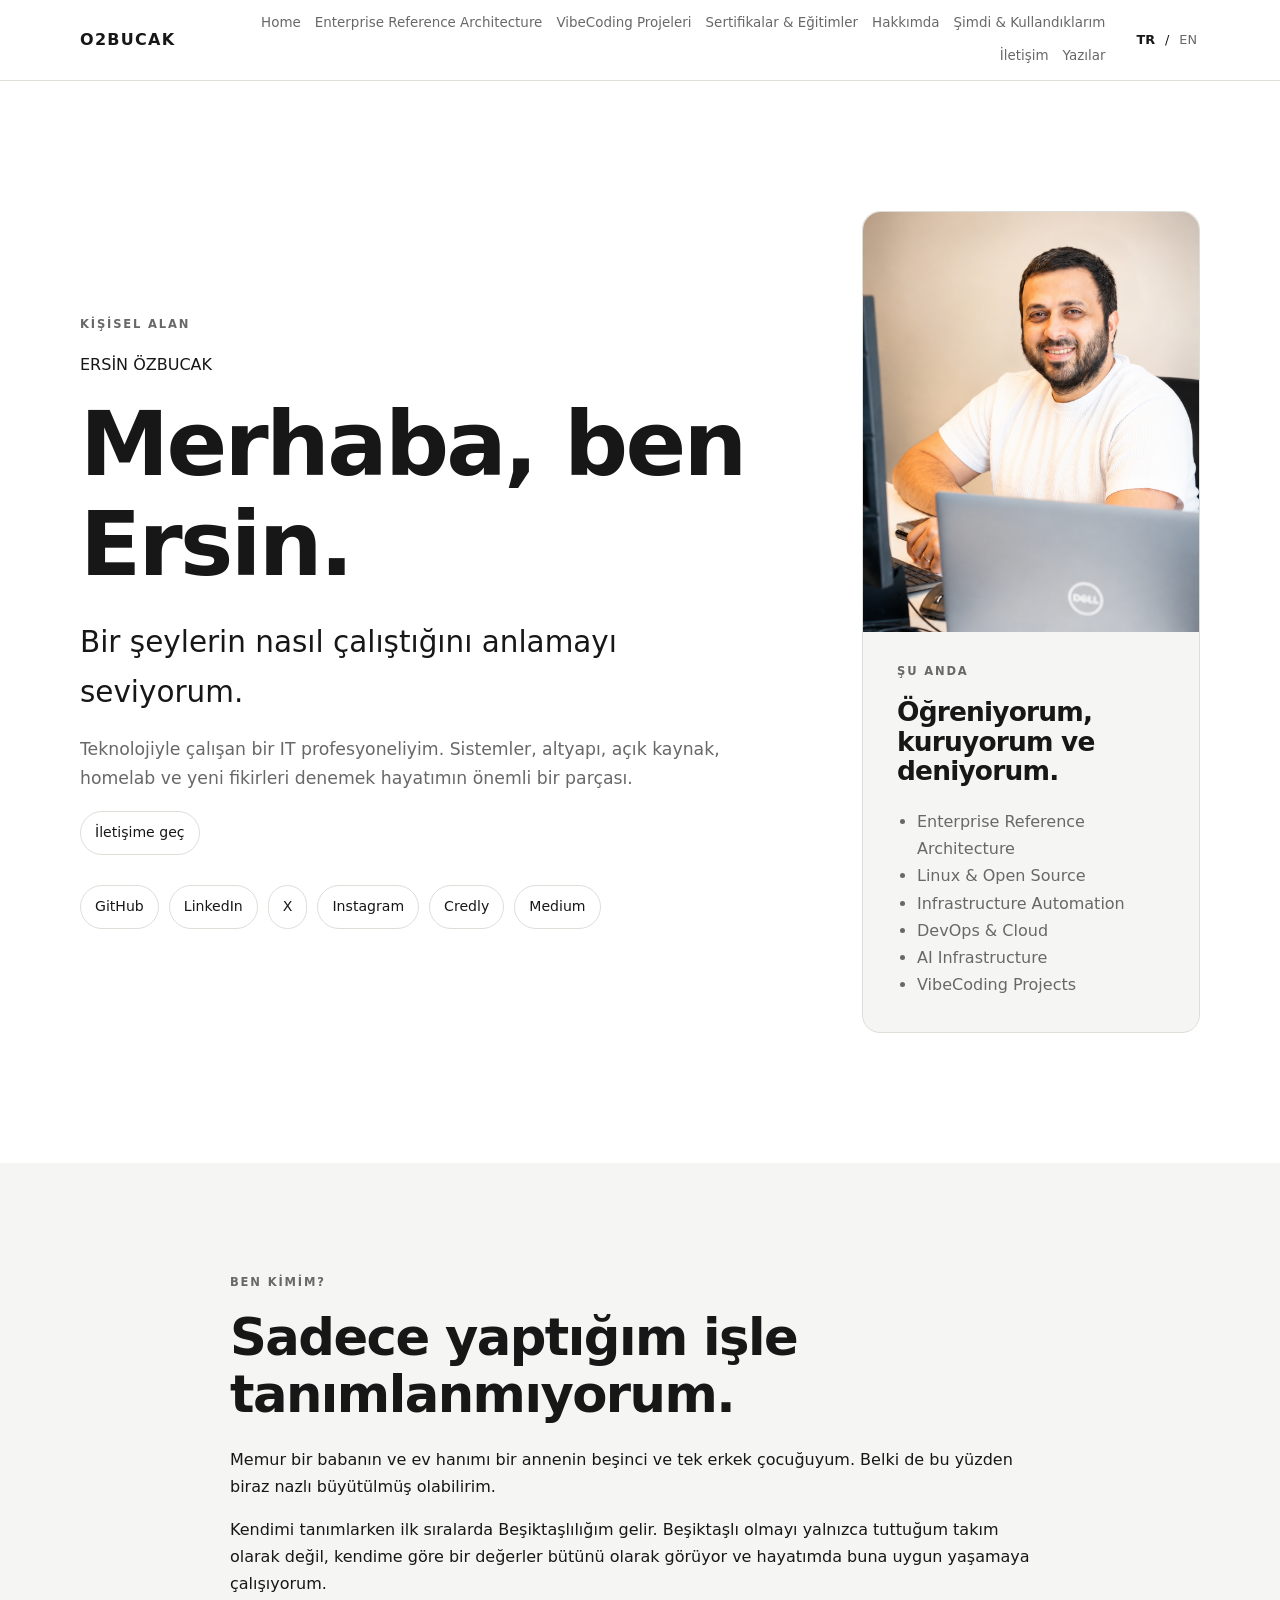
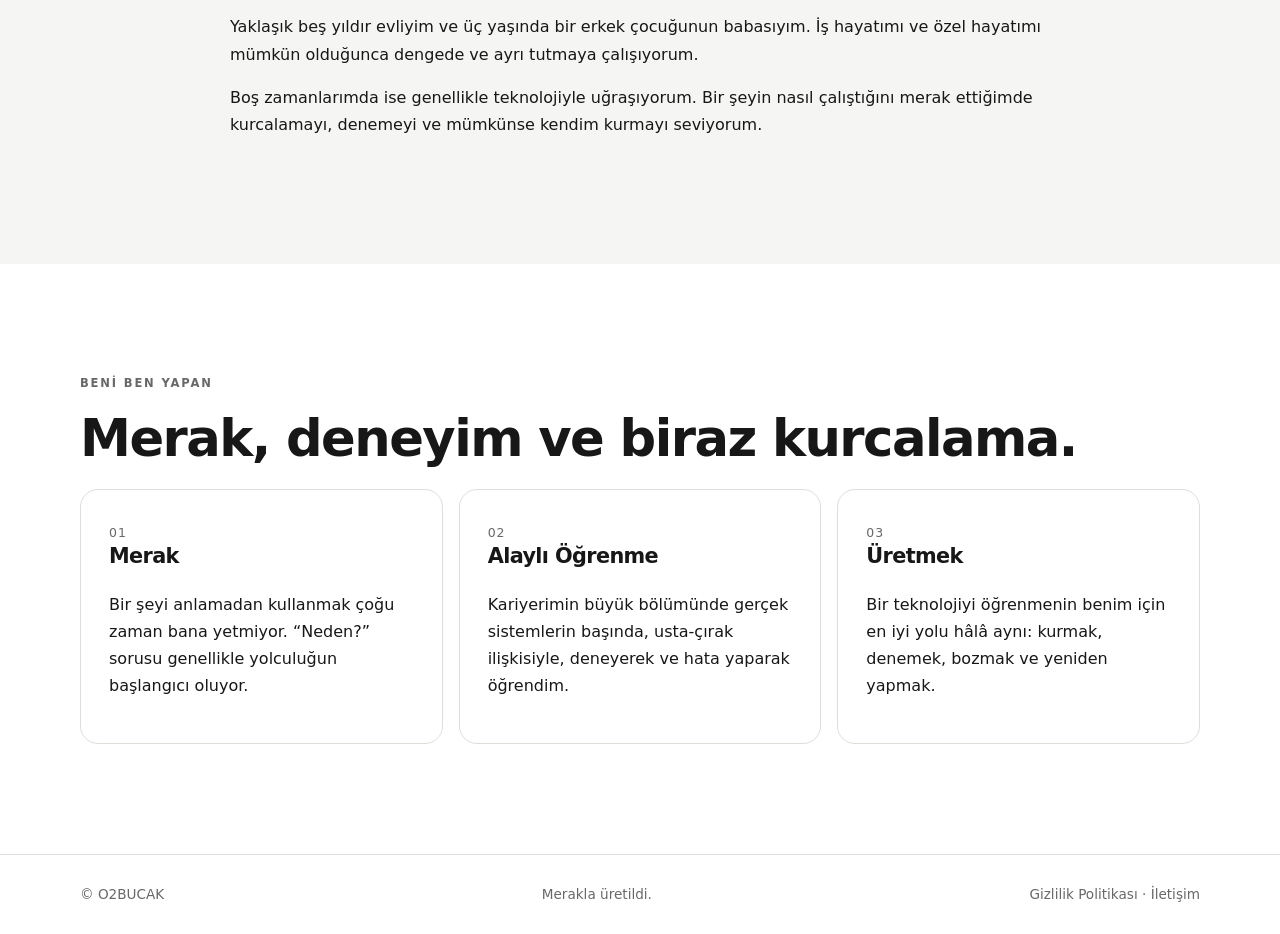
==== commit dcbaff96: "Fix home page navigation links" ====
--- a/index.html
+++ b/index.html
@@ -2,8 +2,8 @@
 <html lang="tr"><head><meta charset="utf-8"><meta name="viewport" content="width=device-width, initial-scale=1">
 <meta name="description" content="Ersin ÖZBUCAK — IT, technology, infrastructure, projects and personal journey."><title>Home — O2BUCAK</title>
 <link rel="canonical" href="https://ersinozbucak.tr/">
-<link rel="icon" href="assets/favicon.svg" type="image/svg+xml"><link rel="stylesheet" href="assets/css/style.css"></head><body><body><header class="site-header"><div class="container nav-wrap"><a class="brand" href="index.html">O2BUCAK</a><nav class="nav">
-<a href="index.html" data-i18n="nav.home">Home</a><a href="architecture.html" data-i18n="nav.architecture">Enterprise Reference Architecture</a><a href="projects.html" data-i18n="nav.vibecoding">VibeCoding Projeleri</a><a href="certifications.html" data-i18n="nav.certifications">Sertifikalar & Eğitimler</a><a href="about.html" data-i18n="nav.about">Hakkımda</a><a href="now.html" data-i18n="nav.now">Şimdi & Kullandıklarım</a><a href="contact.html">İletişim</a><a href="https://o2bucak.medium.com/" target="_blank" rel="noopener noreferrer">Yazılar ↗</a></nav><div class="language-switcher"><button class="lang active" data-lang="tr">TR</button><span>/</span><button class="lang" data-lang="en">EN</button></div></div></header><main><section id="home" class="hero section"><div class="container hero-grid"><div><p class="eyebrow" data-i18n="home.eyebrow">KİŞİSEL ALAN</p><p class="hero-kicker">ERSİN ÖZBUCAK</p><h1 data-i18n="home.title">Merhaba, ben Ersin.</h1><p class="hero-lead" data-i18n="home.lead">Bir şeylerin nasıl çalıştığını anlamayı seviyorum.</p><p class="hero-copy" data-i18n="home.intro">Teknolojiyle çalışan bir IT profesyoneliyim. Sistemler, altyapı, açık kaynak, homelab ve yeni fikirleri denemek hayatımın önemli bir parçası.</p><a class="button site-cta" href="contact.html">İletişime geç</a><div class="socials"><a href="#" data-social="github">GitHub</a><a href="#" data-social="linkedin">LinkedIn</a><a href="#" data-social="x">X</a><a href="#" data-social="instagram">Instagram</a><a href="#" data-social="credly">Credly</a><a href="#" data-social="medium">Medium</a></div></div><div class="hero-card"><p class="eyebrow" data-i18n="home.currentLabel">ŞU ANDA</p><h2 data-i18n="home.currentTitle">Öğreniyorum, kuruyorum ve deniyorum.</h2><ul><li data-i18n="home.current1">Enterprise Reference Architecture</li><li data-i18n="home.current2">Linux & Open Source</li><li data-i18n="home.current3">Infrastructure Automation</li><li data-i18n="home.current4">DevOps & Cloud</li><li data-i18n="home.current5">AI Infrastructure</li><li data-i18n="home.current6">VibeCoding Projects</li></ul></div></div></section>
+<link rel="icon" href="assets/favicon.svg" type="image/svg+xml"><link rel="stylesheet" href="assets/css/style.css"></head><body><header class="site-header"><div class="container nav-wrap"><a class="brand" href="index.html">O2BUCAK</a><nav class="nav">
+<a href="index.html" data-i18n="nav.home">Home</a><a href="architecture.html" data-i18n="nav.architecture">Enterprise Reference Architecture</a><a href="projects.html" data-i18n="nav.vibecoding">VibeCoding Projeleri</a><a href="certifications.html" data-i18n="nav.certifications">Sertifikalar & Eğitimler</a><a href="about.html" data-i18n="nav.about">Hakkımda</a><a href="now.html" data-i18n="nav.now">Şimdi & Kullandıklarım</a><a href="contact.html">İletişim</a><a href="articles.html" data-i18n="nav.articles">Yazılar</a></nav><div class="language-switcher"><button class="lang active" data-lang="tr">TR</button><span>/</span><button class="lang" data-lang="en">EN</button></div></div></header><main><section id="home" class="hero section"><div class="container hero-grid"><div><p class="eyebrow" data-i18n="home.eyebrow">KİŞİSEL ALAN</p><p class="hero-kicker">ERSİN ÖZBUCAK</p><h1 data-i18n="home.title">Merhaba, ben Ersin.</h1><p class="hero-lead" data-i18n="home.lead">Bir şeylerin nasıl çalıştığını anlamayı seviyorum.</p><p class="hero-copy" data-i18n="home.intro">Teknolojiyle çalışan bir IT profesyoneliyim. Sistemler, altyapı, açık kaynak, homelab ve yeni fikirleri denemek hayatımın önemli bir parçası.</p><a class="button site-cta" href="contact.html">İletişime geç</a><div class="socials"><a href="#" data-social="github">GitHub</a><a href="#" data-social="linkedin">LinkedIn</a><a href="#" data-social="x">X</a><a href="#" data-social="instagram">Instagram</a><a href="#" data-social="credly">Credly</a><a href="#" data-social="medium">Medium</a></div></div><div class="hero-card"><p class="eyebrow" data-i18n="home.currentLabel">ŞU ANDA</p><h2 data-i18n="home.currentTitle">Öğreniyorum, kuruyorum ve deniyorum.</h2><ul><li data-i18n="home.current1">Enterprise Reference Architecture</li><li data-i18n="home.current2">Linux & Open Source</li><li data-i18n="home.current3">Infrastructure Automation</li><li data-i18n="home.current4">DevOps & Cloud</li><li data-i18n="home.current5">AI Infrastructure</li><li data-i18n="home.current6">VibeCoding Projects</li></ul></div></div></section>
 <section class="section section-muted"><div class="container narrow"><p class="eyebrow" data-i18n="home.identityEyebrow">BEN KİMİM?</p><h2 data-i18n="home.identityTitle">Sadece yaptığım işle tanımlanmıyorum.</h2><div class="personal-story"><p data-i18n="home.story1">Memur bir babanın ve ev hanımı bir annenin beşinci ve tek erkek çocuğuyum. Belki de bu yüzden biraz nazlı büyütülmüş olabilirim.</p><p data-i18n="home.story2">Kendimi tanımlarken ilk sıralarda Beşiktaşlılığım gelir. Beşiktaşlı olmayı yalnızca tuttuğum takım olarak değil, kendime göre bir değerler bütünü olarak görüyor ve hayatımda buna uygun yaşamaya çalışıyorum.</p><p data-i18n="home.story3">Yaklaşık beş yıldır evliyim ve üç yaşında bir erkek çocuğunun babasıyım. İş hayatımı ve özel hayatımı mümkün olduğunca dengede ve ayrı tutmaya çalışıyorum.</p><p data-i18n="home.story4">Boş zamanlarımda ise genellikle teknolojiyle uğraşıyorum. Bir şeyin nasıl çalıştığını merak ettiğimde kurcalamayı, denemeyi ve mümkünse kendim kurmayı seviyorum.</p></div></div></section>
 <section class="section"><div class="container"><p class="eyebrow" data-i18n="home.characterEyebrow">BENİ BEN YAPAN</p><h2 data-i18n="home.characterTitle">Merak, deneyim ve biraz kurcalama.</h2><div class="cards three"><article class="card"><span>01</span><h3 data-i18n="home.character1Title">Merak</h3><p data-i18n="home.character1Text">Bir şeyi anlamadan kullanmak çoğu zaman bana yetmiyor. “Neden?” sorusu genellikle yolculuğun başlangıcı oluyor.</p></article><article class="card"><span>02</span><h3 data-i18n="home.character2Title">Alaylı Öğrenme</h3><p data-i18n="home.character2Text">Kariyerimin büyük bölümünde gerçek sistemlerin başında, usta-çırak ilişkisiyle, deneyerek ve hata yaparak öğrendim.</p></article><article class="card"><span>03</span><h3 data-i18n="home.character3Title">Üretmek</h3><p data-i18n="home.character3Text">Bir teknolojiyi öğrenmenin benim için en iyi yolu hâlâ aynı: kurmak, denemek, bozmak ve yeniden yapmak.</p></article></div></div></section>
 </main><footer class="site-footer"><div class="container footer-wrap"><span>© <span id="year"></span> O2BUCAK</span><span data-i18n="footer.text">Merakla üretildi.</span><span><a href="privacy.html">Gizlilik Politikası</a> · <a href="contact.html">İletişim</a></span></div></footer><script src="assets/js/main.js"></script></body></html>
--- a/assets/css/style.css
+++ b/assets/css/style.css
@@ -5,3 +5,6 @@
 .timeline{border-top:1px solid var(--line);margin:45px 0}.timeline div{display:grid;grid-template-columns:120px 1fr;gap:20px;padding:20px 0;border-bottom:1px solid var(--line)}.timeline span{color:var(--muted)}.now-grid{display:grid;grid-template-columns:1fr 1fr;gap:70px;margin-top:45px}.clean-list{margin:0;padding-left:20px;color:var(--muted)}.clean-list li{margin:10px 0}.uses-list{display:flex;flex-wrap:wrap;gap:10px}.uses-list span{border:1px solid var(--line);border-radius:999px;padding:8px 12px;font-size:.85rem}.site-footer{border-top:1px solid var(--line);padding:28px 0;color:var(--muted);font-size:.85rem}.footer-wrap{display:flex;justify-content:space-between;gap:20px}.social-proof{display:none!important}
 @media(max-width:980px){.nav{display:none}.nav-wrap{justify-content:space-between}.hero-grid,.now-grid,.arch-bottom-grid{grid-template-columns:1fr}.cards.three{grid-template-columns:1fr}.cert-card{flex-basis:calc((100% - 18px)/2)}.diagram-branches{grid-template-columns:repeat(2,1fr)}.arch-domain-grid{grid-template-columns:repeat(2,1fr)}}
 @media(max-width:600px){.container{width:min(var(--max),calc(100% - 28px))}.section{padding:78px 0}.hero{padding-top:85px}.hero-grid{gap:45px}.diagram-branches{grid-template-columns:1fr}.section-heading{display:block}.section-heading .text-link{display:inline-block;margin-top:8px}.timeline div{grid-template-columns:1fr;gap:5px}.footer-wrap{flex-direction:column}.cert-card{flex-basis:100%}.cert-lightbox{padding:20px}.cert-lightbox-close{top:12px;right:12px}.cert-lightbox-content img{max-height:78vh}.architecture-hero-diagram{padding:25px 16px;margin-top:40px}.arch-domain-grid{grid-template-columns:1fr}.arch-domain{padding:18px}.arch-bottom-grid{gap:35px;margin-top:55px;padding-top:40px}}
+
+/* Multi-page navigation */
+.nav{display:flex;flex-wrap:wrap;gap:10px 14px;justify-content:flex-end}.nav a[aria-current="page"]{color:var(--text);font-weight:800}.nav-wrap{flex-wrap:wrap;padding:12px 0}.section{scroll-margin-top:0}@media(max-width:980px){.nav{display:flex;order:3;width:100%;justify-content:flex-start;overflow-x:auto;flex-wrap:nowrap;padding:8px 0}.nav-wrap{gap:12px}.nav a{font-size:.78rem}.language-switcher{margin-left:auto}}
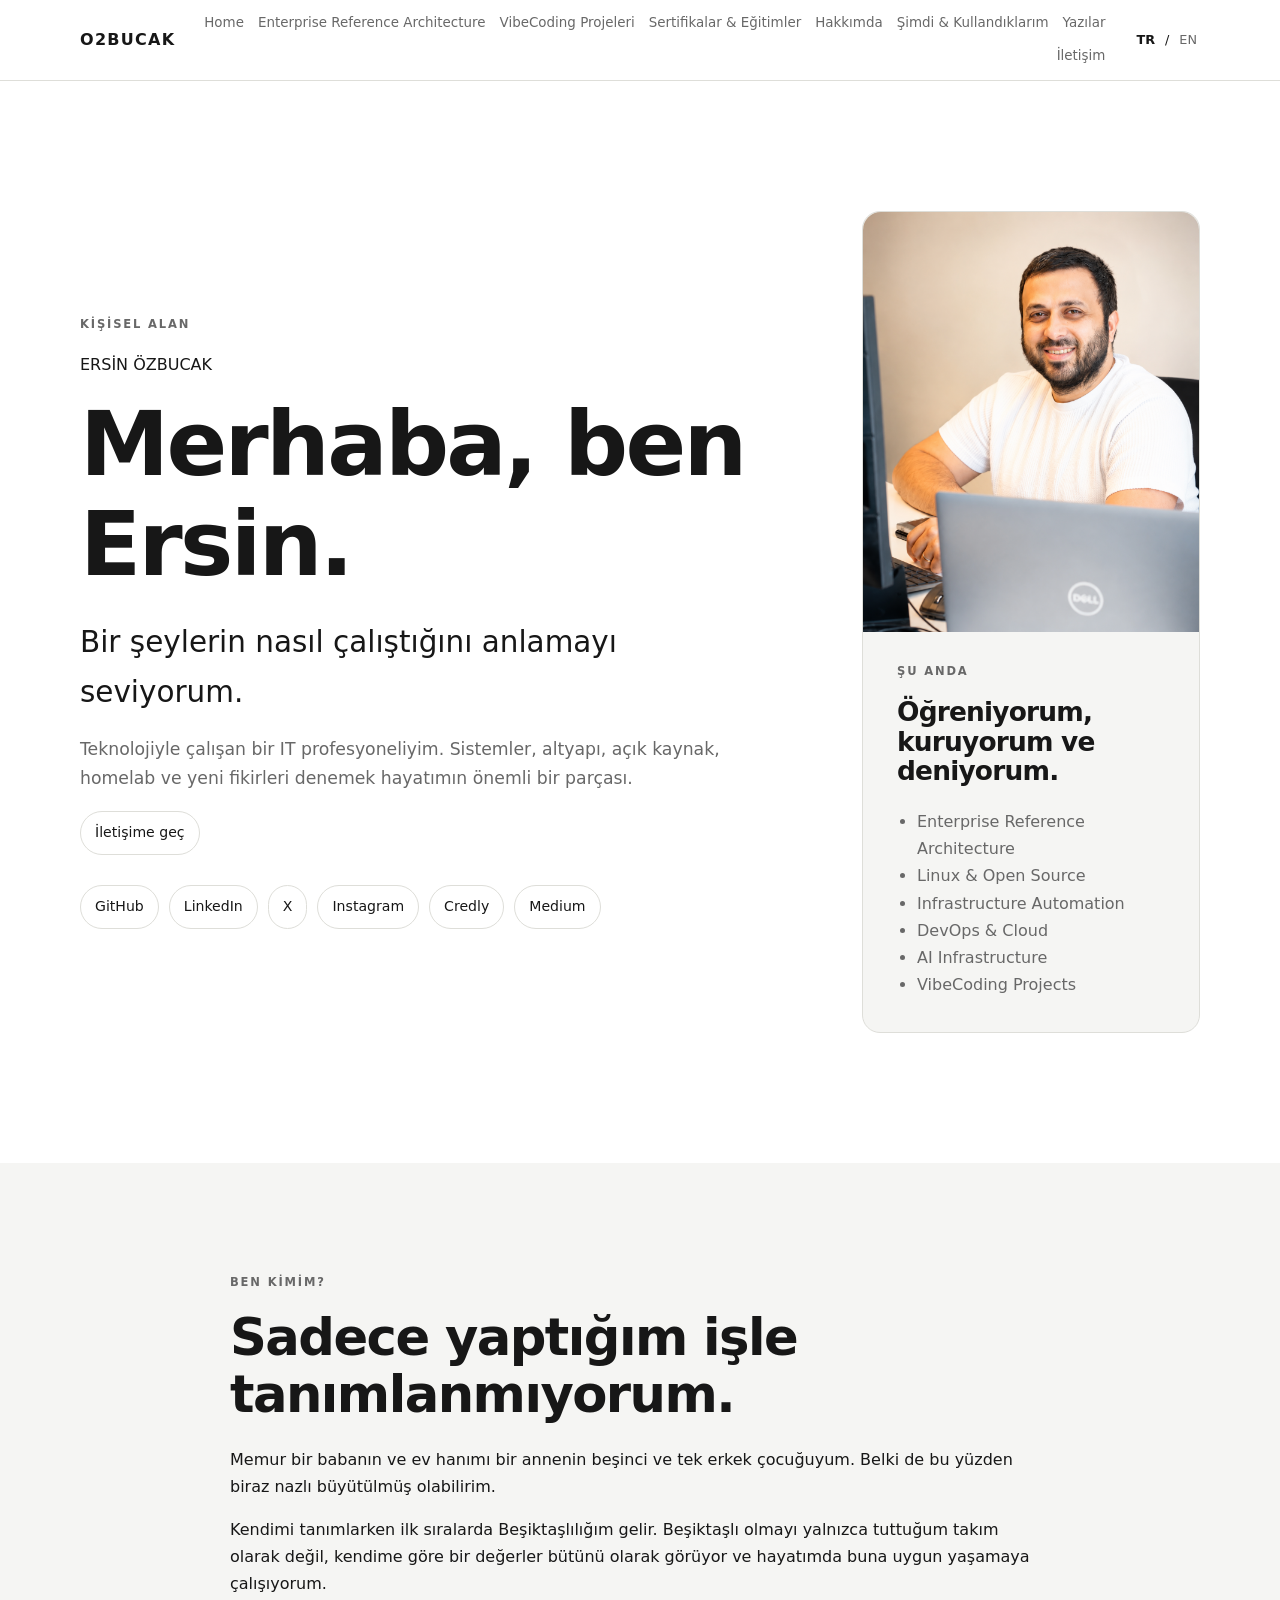
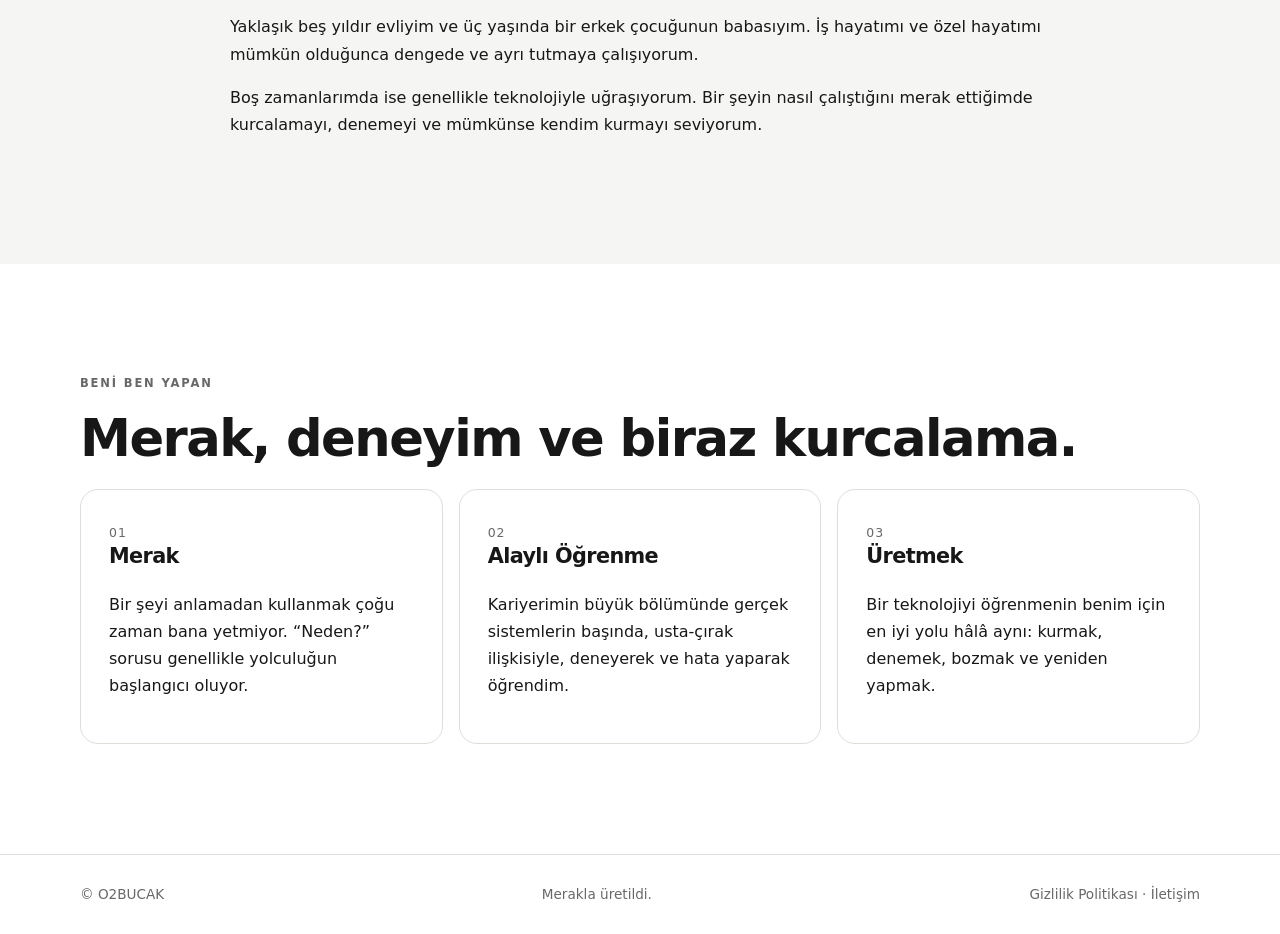
==== commit ac83ee94: "Restore homepage metadata and unify menu order" ====
--- a/index.html
+++ b/index.html
@@ -1,9 +1,16 @@
 <!doctype html>
 <html lang="tr"><head><meta charset="utf-8"><meta name="viewport" content="width=device-width, initial-scale=1">
-<meta name="description" content="Ersin ÖZBUCAK — IT, technology, infrastructure, projects and personal journey."><title>Home — O2BUCAK</title>
+<meta name="description" content="Ersin ÖZBUCAK — IT, technology, infrastructure, projects and personal journey."><title>O2BUCAK — Ersin ÖZBUCAK</title>
+<meta property="og:title" content="O2BUCAK — Ersin ÖZBUCAK">
+<meta property="og:description" content="Ersin ÖZBUCAK — IT, technology, infrastructure, projects and personal journey.">
+<meta property="og:image" content="https://ersinozbucak.tr/assets/images/profile/ersin-home.png">
+<meta property="og:url" content="https://ersinozbucak.tr/">
+<meta property="og:type" content="website">
+<script type="application/ld+json">{"@context":"https://schema.org","@type":"Organization","name":"O2BUCAK — Ersin ÖZBUCAK","url":"https://ersinozbucak.tr/","logo":"https://ersinozbucak.tr/assets/images/profile/ersin-home.png","sameAs":["https://github.com/O2BUCAK","https://www.linkedin.com/in/ersinozbucak/","https://x.com/o2bucak","https://www.instagram.com/o2bucak/","https://www.credly.com/users/o2bucak","https://o2bucak.medium.com/"]}</script>
+<script async src="https://pagead2.googlesyndication.com/pagead/js/adsbygoogle.js?client=ca-pub-1046887903835726" crossorigin="anonymous"></script>
 <link rel="canonical" href="https://ersinozbucak.tr/">
 <link rel="icon" href="assets/favicon.svg" type="image/svg+xml"><link rel="stylesheet" href="assets/css/style.css"></head><body><header class="site-header"><div class="container nav-wrap"><a class="brand" href="index.html">O2BUCAK</a><nav class="nav">
-<a href="index.html" data-i18n="nav.home">Home</a><a href="architecture.html" data-i18n="nav.architecture">Enterprise Reference Architecture</a><a href="projects.html" data-i18n="nav.vibecoding">VibeCoding Projeleri</a><a href="certifications.html" data-i18n="nav.certifications">Sertifikalar & Eğitimler</a><a href="about.html" data-i18n="nav.about">Hakkımda</a><a href="now.html" data-i18n="nav.now">Şimdi & Kullandıklarım</a><a href="contact.html">İletişim</a><a href="articles.html" data-i18n="nav.articles">Yazılar</a></nav><div class="language-switcher"><button class="lang active" data-lang="tr">TR</button><span>/</span><button class="lang" data-lang="en">EN</button></div></div></header><main><section id="home" class="hero section"><div class="container hero-grid"><div><p class="eyebrow" data-i18n="home.eyebrow">KİŞİSEL ALAN</p><p class="hero-kicker">ERSİN ÖZBUCAK</p><h1 data-i18n="home.title">Merhaba, ben Ersin.</h1><p class="hero-lead" data-i18n="home.lead">Bir şeylerin nasıl çalıştığını anlamayı seviyorum.</p><p class="hero-copy" data-i18n="home.intro">Teknolojiyle çalışan bir IT profesyoneliyim. Sistemler, altyapı, açık kaynak, homelab ve yeni fikirleri denemek hayatımın önemli bir parçası.</p><a class="button site-cta" href="contact.html">İletişime geç</a><div class="socials"><a href="#" data-social="github">GitHub</a><a href="#" data-social="linkedin">LinkedIn</a><a href="#" data-social="x">X</a><a href="#" data-social="instagram">Instagram</a><a href="#" data-social="credly">Credly</a><a href="#" data-social="medium">Medium</a></div></div><div class="hero-card"><p class="eyebrow" data-i18n="home.currentLabel">ŞU ANDA</p><h2 data-i18n="home.currentTitle">Öğreniyorum, kuruyorum ve deniyorum.</h2><ul><li data-i18n="home.current1">Enterprise Reference Architecture</li><li data-i18n="home.current2">Linux & Open Source</li><li data-i18n="home.current3">Infrastructure Automation</li><li data-i18n="home.current4">DevOps & Cloud</li><li data-i18n="home.current5">AI Infrastructure</li><li data-i18n="home.current6">VibeCoding Projects</li></ul></div></div></section>
+<a href="index.html" data-i18n="nav.home">Home</a><a href="architecture.html" data-i18n="nav.architecture">Enterprise Reference Architecture</a><a href="projects.html" data-i18n="nav.vibecoding">VibeCoding Projeleri</a><a href="certifications.html" data-i18n="nav.certifications">Sertifikalar & Eğitimler</a><a href="about.html" data-i18n="nav.about">Hakkımda</a><a href="now.html" data-i18n="nav.now">Şimdi & Kullandıklarım</a><a href="articles.html" data-i18n="nav.articles">Yazılar</a><a href="contact.html">İletişim</a></nav><div class="language-switcher"><button class="lang active" data-lang="tr">TR</button><span>/</span><button class="lang" data-lang="en">EN</button></div></div></header><main><section id="home" class="hero section"><div class="container hero-grid"><div><p class="eyebrow" data-i18n="home.eyebrow">KİŞİSEL ALAN</p><p class="hero-kicker">ERSİN ÖZBUCAK</p><h1 data-i18n="home.title">Merhaba, ben Ersin.</h1><p class="hero-lead" data-i18n="home.lead">Bir şeylerin nasıl çalıştığını anlamayı seviyorum.</p><p class="hero-copy" data-i18n="home.intro">Teknolojiyle çalışan bir IT profesyoneliyim. Sistemler, altyapı, açık kaynak, homelab ve yeni fikirleri denemek hayatımın önemli bir parçası.</p><a class="button site-cta" href="contact.html">İletişime geç</a><div class="socials"><a href="#" data-social="github">GitHub</a><a href="#" data-social="linkedin">LinkedIn</a><a href="#" data-social="x">X</a><a href="#" data-social="instagram">Instagram</a><a href="#" data-social="credly">Credly</a><a href="#" data-social="medium">Medium</a></div></div><div class="hero-card"><p class="eyebrow" data-i18n="home.currentLabel">ŞU ANDA</p><h2 data-i18n="home.currentTitle">Öğreniyorum, kuruyorum ve deniyorum.</h2><ul><li data-i18n="home.current1">Enterprise Reference Architecture</li><li data-i18n="home.current2">Linux & Open Source</li><li data-i18n="home.current3">Infrastructure Automation</li><li data-i18n="home.current4">DevOps & Cloud</li><li data-i18n="home.current5">AI Infrastructure</li><li data-i18n="home.current6">VibeCoding Projects</li></ul></div></div></section>
 <section class="section section-muted"><div class="container narrow"><p class="eyebrow" data-i18n="home.identityEyebrow">BEN KİMİM?</p><h2 data-i18n="home.identityTitle">Sadece yaptığım işle tanımlanmıyorum.</h2><div class="personal-story"><p data-i18n="home.story1">Memur bir babanın ve ev hanımı bir annenin beşinci ve tek erkek çocuğuyum. Belki de bu yüzden biraz nazlı büyütülmüş olabilirim.</p><p data-i18n="home.story2">Kendimi tanımlarken ilk sıralarda Beşiktaşlılığım gelir. Beşiktaşlı olmayı yalnızca tuttuğum takım olarak değil, kendime göre bir değerler bütünü olarak görüyor ve hayatımda buna uygun yaşamaya çalışıyorum.</p><p data-i18n="home.story3">Yaklaşık beş yıldır evliyim ve üç yaşında bir erkek çocuğunun babasıyım. İş hayatımı ve özel hayatımı mümkün olduğunca dengede ve ayrı tutmaya çalışıyorum.</p><p data-i18n="home.story4">Boş zamanlarımda ise genellikle teknolojiyle uğraşıyorum. Bir şeyin nasıl çalıştığını merak ettiğimde kurcalamayı, denemeyi ve mümkünse kendim kurmayı seviyorum.</p></div></div></section>
 <section class="section"><div class="container"><p class="eyebrow" data-i18n="home.characterEyebrow">BENİ BEN YAPAN</p><h2 data-i18n="home.characterTitle">Merak, deneyim ve biraz kurcalama.</h2><div class="cards three"><article class="card"><span>01</span><h3 data-i18n="home.character1Title">Merak</h3><p data-i18n="home.character1Text">Bir şeyi anlamadan kullanmak çoğu zaman bana yetmiyor. “Neden?” sorusu genellikle yolculuğun başlangıcı oluyor.</p></article><article class="card"><span>02</span><h3 data-i18n="home.character2Title">Alaylı Öğrenme</h3><p data-i18n="home.character2Text">Kariyerimin büyük bölümünde gerçek sistemlerin başında, usta-çırak ilişkisiyle, deneyerek ve hata yaparak öğrendim.</p></article><article class="card"><span>03</span><h3 data-i18n="home.character3Title">Üretmek</h3><p data-i18n="home.character3Text">Bir teknolojiyi öğrenmenin benim için en iyi yolu hâlâ aynı: kurmak, denemek, bozmak ve yeniden yapmak.</p></article></div></div></section>
 </main><footer class="site-footer"><div class="container footer-wrap"><span>© <span id="year"></span> O2BUCAK</span><span data-i18n="footer.text">Merakla üretildi.</span><span><a href="privacy.html">Gizlilik Politikası</a> · <a href="contact.html">İletişim</a></span></div></footer><script src="assets/js/main.js"></script></body></html>
--- a/assets/css/style.css
+++ b/assets/css/style.css
@@ -1,5 +1,5 @@
 :root { --bg:#fff; --surface:#f5f5f3; --text:#171717; --muted:#686868; --line:#deded9; --max:1120px; --radius:18px; }
-*{box-sizing:border-box} html{scroll-behavior:smooth} body{margin:0;background:var(--bg);color:var(--text);font-family:Inter,ui-sans-serif,system-ui,-apple-system,BlinkMacSystemFont,"Segoe UI",sans-serif;line-height:1.7} a{color:inherit;text-decoration:none}.container{width:min(var(--max),calc(100% - 40px));margin:0 auto}.narrow{max-width:820px}.section{padding:110px 0;scroll-margin-top:80px}.section-muted{background:var(--surface)}.site-header{position:sticky;top:0;z-index:20;background:rgba(255,255,255,.92);backdrop-filter:blur(12px);border-bottom:1px solid var(--line)}.nav-wrap{min-height:72px;display:flex;align-items:center;gap:28px}.brand{font-weight:800;letter-spacing:.08em;white-space:nowrap}.nav{display:flex;gap:14px;flex:1;justify-content:center}.nav a{font-size:.84rem;color:var(--muted);white-space:nowrap;transition:color .2s}.nav a:hover{color:var(--text)}.language-switcher{display:flex;gap:7px;align-items:center;font-size:.8rem;white-space:nowrap}.lang{border:0;background:transparent;padding:3px;color:var(--muted);cursor:pointer;font:inherit}.lang.active{color:var(--text);font-weight:800}.hero{padding-top:130px;padding-bottom:130px}.hero-grid{display:grid;grid-template-columns:1.35fr .65fr;gap:80px;align-items:center}.eyebrow{margin:0 0 16px;font-size:.72rem;letter-spacing:.16em;font-weight:800;color:var(--muted);text-transform:uppercase}h1,h2,h3{line-height:1.12;margin:0 0 22px;letter-spacing:-.03em}h1{font-size:clamp(3rem,7vw,6.5rem);max-width:900px}h2{font-size:clamp(2rem,4vw,3.6rem)}h3{font-size:1.3rem}.hero-lead{font-size:clamp(1.3rem,2.3vw,2rem);max-width:720px;margin:0 0 18px}.hero-copy,.section-intro{color:var(--muted);font-size:1.08rem;max-width:760px}.hero-card{border:1px solid var(--line);border-radius:var(--radius);padding:34px;background:var(--surface)}.hero-card::before{content:"";display:block;width:calc(100% + 68px);margin:-34px -34px 30px;aspect-ratio:4/5;border-radius:var(--radius) var(--radius) 0 0;background:url("../images/profile/ersin-home.png") center center/cover no-repeat}.hero-card h2{font-size:1.65rem}.hero-card ul{margin:0;padding-left:20px;color:var(--muted)}.socials{display:flex;flex-wrap:wrap;gap:10px;margin-top:30px}.socials a,.button{display:inline-flex;align-items:center;border:1px solid var(--line);border-radius:999px;padding:9px 14px;font-size:.88rem;background:var(--bg);transition:transform .2s,border-color .2s}.socials a:hover,.button:hover{transform:translateY(-2px);border-color:var(--text)}.section-heading{display:flex;align-items:end;justify-content:space-between;gap:30px;margin-bottom:24px}.text-link{font-size:.9rem;font-weight:700;white-space:nowrap}.architecture-diagram{margin:55px 0;padding:40px;border:1px solid var(--line);border-radius:var(--radius);text-align:center;background:#fafaf9}.diagram-node{display:inline-block;padding:12px 18px;border:1px solid var(--line);border-radius:10px;background:var(--bg);font:700 .82rem/1.2 ui-monospace,SFMono-Regular,Menlo,monospace}.diagram-node.strong{border-color:var(--text)}.diagram-line{height:30px;width:1px;background:var(--line);margin:0 auto}.diagram-branches{display:grid;grid-template-columns:repeat(4,1fr);gap:12px;margin-top:35px}.cards{display:grid;gap:16px}.cards.three{grid-template-columns:repeat(3,1fr)}.card{border:1px solid var(--line);border-radius:var(--radius);padding:28px;background:var(--bg);min-height:150px;transition:transform .2s,border-color .2s}.card:hover{transform:translateY(-3px);border-color:#aaa}.card span,.cert-card p{color:var(--muted);font-size:.78rem;letter-spacing:.08em;text-transform:uppercase}.card strong{display:block;margin-top:10px}.project-card h3{margin-top:14px}.project-card p{color:var(--muted)}.cert-grid{display:flex;flex-wrap:wrap;gap:18px;margin-top:65px;align-items:stretch}.cert-card{position:relative;flex:0 0 calc((100% - 36px)/3);border:1px solid var(--line);border-radius:var(--radius);padding:16px;background:var(--bg);overflow:visible}.cert-card a{display:block;overflow:hidden;border-radius:12px;background:#eee}.cert-card img{display:block;width:100%;aspect-ratio:4/3;object-fit:cover;transition:transform .25s}.cert-card a:hover img{transform:scale(1.025)}.cert-card h3{font-size:1.05rem;margin:18px 4px 4px}.cert-card p{margin:0 4px;letter-spacing:0;text-transform:none}.cert-card:nth-child(1){order:1}.cert-card:nth-child(2){order:2}.cert-card:nth-child(3){order:3}.cert-card:nth-child(4){order:4}.cert-card:nth-child(5){order:5}.cert-card:nth-child(6){order:6}.cert-card:nth-child(7){order:7}.cert-card:nth-child(8){order:8}.cert-card:nth-child(9){order:9}.cert-card:nth-child(11){order:10}.cert-card:nth-child(12){order:11}.cert-card:nth-child(10){order:12}.cert-card:nth-child(13){order:13}.cert-card:nth-child(1)::before,.cert-card:nth-child(4)::before,.cert-card:nth-child(10)::before,.cert-card:nth-child(13)::before{position:absolute;left:0;top:-36px;font-size:.72rem;letter-spacing:.16em;font-weight:800;color:var(--muted)}.cert-card:nth-child(1)::before{content:"2026"}.cert-card:nth-child(4)::before{content:"2025"}.cert-card:nth-child(10)::before{content:"2024"}.cert-card:nth-child(13)::before{content:"2023"}.cert-card:nth-child(4),.cert-card:nth-child(10),.cert-card:nth-child(13){margin-top:42px}.cert-lightbox{position:fixed;inset:0;z-index:100;display:flex;align-items:center;justify-content:center;padding:40px;background:rgba(0,0,0,.82);opacity:0;visibility:hidden;pointer-events:none;transition:opacity .2s,visibility .2s}.cert-lightbox.is-open{opacity:1;visibility:visible;pointer-events:auto}.cert-lightbox-content{max-width:min(1100px,94vw);max-height:90vh;text-align:center}.cert-lightbox-content img{display:block;max-width:100%;max-height:78vh;width:auto;height:auto;margin:0 auto;border-radius:10px;box-shadow:0 20px 70px rgba(0,0,0,.35)}.cert-lightbox-content p{margin:16px 0 0;color:#fff;font-size:.95rem}.cert-lightbox-close{position:absolute;top:18px;right:24px;width:44px;height:44px;border:1px solid rgba(255,255,255,.35);border-radius:50%;background:rgba(0,0,0,.25);color:#fff;font-size:30px;line-height:1;cursor:pointer}.cert-lightbox-close:hover{background:rgba(255,255,255,.12)}body.lightbox-open{overflow:hidden}
+*{box-sizing:border-box} html{scroll-behavior:smooth} body{margin:0;background:var(--bg);color:var(--text);font-family:Inter,ui-sans-serif,system-ui,-apple-system,BlinkMacSystemFont,"Segoe UI",sans-serif;line-height:1.7} a{color:inherit;text-decoration:none}.container{width:min(var(--max),calc(100% - 40px));margin:0 auto}.narrow{max-width:820px}.section{padding:110px 0;scroll-margin-top:80px}.section-muted{background:var(--surface)}.site-header{position:sticky;top:0;z-index:20;background:rgba(255,255,255,.92);backdrop-filter:blur(12px);border-bottom:1px solid var(--line)}.nav-wrap{min-height:72px;display:flex;align-items:center;gap:28px}.brand{font-weight:800;letter-spacing:.08em;white-space:nowrap}.nav{display:flex;gap:14px;flex:1;justify-content:center}.nav a{font-size:.84rem;color:var(--muted);white-space:nowrap;transition:color .2s}.nav a:hover{color:var(--text)}.nav a[aria-current='page']{color:var(--text);font-weight:800}.language-switcher{display:flex;gap:7px;align-items:center;font-size:.8rem;white-space:nowrap}.lang{border:0;background:transparent;padding:3px;color:var(--muted);cursor:pointer;font:inherit}.lang.active{color:var(--text);font-weight:800}.hero{padding-top:130px;padding-bottom:130px}.hero-grid{display:grid;grid-template-columns:1.35fr .65fr;gap:80px;align-items:center}.eyebrow{margin:0 0 16px;font-size:.72rem;letter-spacing:.16em;font-weight:800;color:var(--muted);text-transform:uppercase}h1,h2,h3{line-height:1.12;margin:0 0 22px;letter-spacing:-.03em}h1{font-size:clamp(3rem,7vw,6.5rem);max-width:900px}h2{font-size:clamp(2rem,4vw,3.6rem)}h3{font-size:1.3rem}.hero-lead{font-size:clamp(1.3rem,2.3vw,2rem);max-width:720px;margin:0 0 18px}.hero-copy,.section-intro{color:var(--muted);font-size:1.08rem;max-width:760px}.hero-card{border:1px solid var(--line);border-radius:var(--radius);padding:34px;background:var(--surface)}.hero-card::before{content:"";display:block;width:calc(100% + 68px);margin:-34px -34px 30px;aspect-ratio:4/5;border-radius:var(--radius) var(--radius) 0 0;background:url("../images/profile/ersin-home.png") center center/cover no-repeat}.hero-card h2{font-size:1.65rem}.hero-card ul{margin:0;padding-left:20px;color:var(--muted)}.socials{display:flex;flex-wrap:wrap;gap:10px;margin-top:30px}.socials a,.button{display:inline-flex;align-items:center;border:1px solid var(--line);border-radius:999px;padding:9px 14px;font-size:.88rem;background:var(--bg);transition:transform .2s,border-color .2s}.socials a:hover,.button:hover{transform:translateY(-2px);border-color:var(--text)}.section-heading{display:flex;align-items:end;justify-content:space-between;gap:30px;margin-bottom:24px}.text-link{font-size:.9rem;font-weight:700;white-space:nowrap}.architecture-diagram{margin:55px 0;padding:40px;border:1px solid var(--line);border-radius:var(--radius);text-align:center;background:#fafaf9}.diagram-node{display:inline-block;padding:12px 18px;border:1px solid var(--line);border-radius:10px;background:var(--bg);font:700 .82rem/1.2 ui-monospace,SFMono-Regular,Menlo,monospace}.diagram-node.strong{border-color:var(--text)}.diagram-line{height:30px;width:1px;background:var(--line);margin:0 auto}.diagram-branches{display:grid;grid-template-columns:repeat(4,1fr);gap:12px;margin-top:35px}.cards{display:grid;gap:16px}.cards.three{grid-template-columns:repeat(3,1fr)}.card{border:1px solid var(--line);border-radius:var(--radius);padding:28px;background:var(--bg);min-height:150px;transition:transform .2s,border-color .2s}.card:hover{transform:translateY(-3px);border-color:#aaa}.card span,.cert-card p{color:var(--muted);font-size:.78rem;letter-spacing:.08em;text-transform:uppercase}.card strong{display:block;margin-top:10px}.project-card h3{margin-top:14px}.project-card p{color:var(--muted)}.cert-grid{display:flex;flex-wrap:wrap;gap:18px;margin-top:65px;align-items:stretch}.cert-card{position:relative;flex:0 0 calc((100% - 36px)/3);border:1px solid var(--line);border-radius:var(--radius);padding:16px;background:var(--bg);overflow:visible}.cert-card a{display:block;overflow:hidden;border-radius:12px;background:#eee}.cert-card img{display:block;width:100%;aspect-ratio:4/3;object-fit:cover;transition:transform .25s}.cert-card a:hover img{transform:scale(1.025)}.cert-card h3{font-size:1.05rem;margin:18px 4px 4px}.cert-card p{margin:0 4px;letter-spacing:0;text-transform:none}.cert-card:nth-child(1){order:1}.cert-card:nth-child(2){order:2}.cert-card:nth-child(3){order:3}.cert-card:nth-child(4){order:4}.cert-card:nth-child(5){order:5}.cert-card:nth-child(6){order:6}.cert-card:nth-child(7){order:7}.cert-card:nth-child(8){order:8}.cert-card:nth-child(9){order:9}.cert-card:nth-child(11){order:10}.cert-card:nth-child(12){order:11}.cert-card:nth-child(10){order:12}.cert-card:nth-child(13){order:13}.cert-card:nth-child(1)::before,.cert-card:nth-child(4)::before,.cert-card:nth-child(10)::before,.cert-card:nth-child(13)::before{position:absolute;left:0;top:-36px;font-size:.72rem;letter-spacing:.16em;font-weight:800;color:var(--muted)}.cert-card:nth-child(1)::before{content:"2026"}.cert-card:nth-child(4)::before{content:"2025"}.cert-card:nth-child(10)::before{content:"2024"}.cert-card:nth-child(13)::before{content:"2023"}.cert-card:nth-child(4),.cert-card:nth-child(10),.cert-card:nth-child(13){margin-top:42px}.cert-lightbox{position:fixed;inset:0;z-index:100;display:flex;align-items:center;justify-content:center;padding:40px;background:rgba(0,0,0,.82);opacity:0;visibility:hidden;pointer-events:none;transition:opacity .2s,visibility .2s}.cert-lightbox.is-open{opacity:1;visibility:visible;pointer-events:auto}.cert-lightbox-content{max-width:min(1100px,94vw);max-height:90vh;text-align:center}.cert-lightbox-content img{display:block;max-width:100%;max-height:78vh;width:auto;height:auto;margin:0 auto;border-radius:10px;box-shadow:0 20px 70px rgba(0,0,0,.35)}.cert-lightbox-content p{margin:16px 0 0;color:#fff;font-size:.95rem}.cert-lightbox-close{position:absolute;top:18px;right:24px;width:44px;height:44px;border:1px solid rgba(255,255,255,.35);border-radius:50%;background:rgba(0,0,0,.25);color:#fff;font-size:30px;line-height:1;cursor:pointer}.cert-lightbox-close:hover{background:rgba(255,255,255,.12)}body.lightbox-open{overflow:hidden}
 /* Enterprise Reference Architecture */
 .architecture-page{position:relative}.architecture-hero-diagram{margin:55px 0 75px;padding:45px;border:1px solid var(--line);border-radius:var(--radius);background:linear-gradient(180deg,#fafaf9,#fff)}.architecture-flow{text-align:center}.arch-node{display:inline-flex;align-items:center;justify-content:center;min-height:48px;padding:12px 22px;border:1px solid var(--line);border-radius:12px;background:#fff;font-weight:700;font-size:.85rem}.arch-node.firewall{border-color:var(--text);box-shadow:0 8px 24px rgba(0,0,0,.06)}.arch-node.segmentation{font-family:ui-monospace,SFMono-Regular,Menlo,monospace;font-size:.78rem}.arch-arrow{height:35px;display:flex;align-items:center;justify-content:center;color:var(--muted);font-size:1.2rem}.arch-domain-grid{display:grid;grid-template-columns:repeat(4,1fr);gap:14px;margin-top:35px;padding-top:30px;border-top:1px solid var(--line)}.arch-domain{padding:22px 16px;border:1px solid var(--line);border-radius:14px;background:#fff;text-align:left}.arch-domain strong{display:block;font-size:.95rem;margin-bottom:5px}.arch-domain span{color:var(--muted);font: .78rem ui-monospace,SFMono-Regular,Menlo,monospace}.arch-section-block{margin-top:25px}.arch-domain-cards{margin-top:22px}.arch-bottom-grid{display:grid;grid-template-columns:1fr 1fr;gap:55px;margin-top:70px;padding-top:55px;border-top:1px solid var(--line)}.principles{display:flex;flex-wrap:wrap;gap:10px}.principles span{padding:8px 12px;border:1px solid var(--line);border-radius:999px;background:#fff;font-size:.84rem}.arch-why p:last-child{color:var(--muted);max-width:520px}
 .timeline{border-top:1px solid var(--line);margin:45px 0}.timeline div{display:grid;grid-template-columns:120px 1fr;gap:20px;padding:20px 0;border-bottom:1px solid var(--line)}.timeline span{color:var(--muted)}.now-grid{display:grid;grid-template-columns:1fr 1fr;gap:70px;margin-top:45px}.clean-list{margin:0;padding-left:20px;color:var(--muted)}.clean-list li{margin:10px 0}.uses-list{display:flex;flex-wrap:wrap;gap:10px}.uses-list span{border:1px solid var(--line);border-radius:999px;padding:8px 12px;font-size:.85rem}.site-footer{border-top:1px solid var(--line);padding:28px 0;color:var(--muted);font-size:.85rem}.footer-wrap{display:flex;justify-content:space-between;gap:20px}.social-proof{display:none!important}
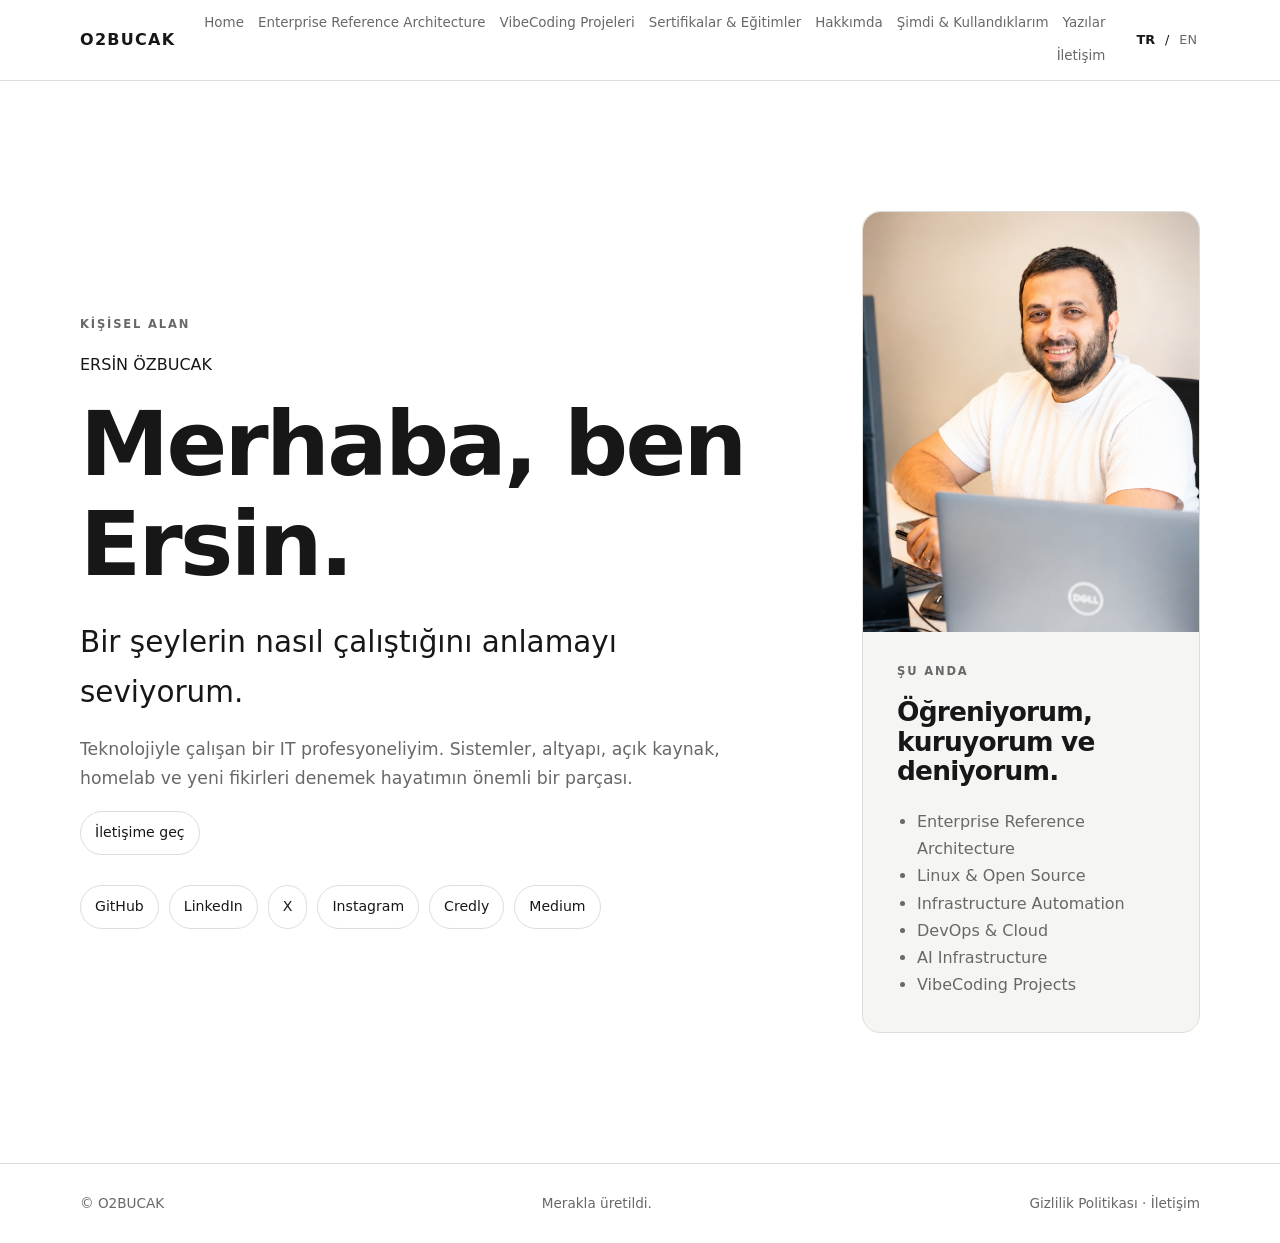
==== commit bf0055ef: "Keep homepage focused on the introduction" ====
--- a/index.html
+++ b/index.html
@@ -11,6 +11,5 @@
 <link rel="canonical" href="https://ersinozbucak.tr/">
 <link rel="icon" href="assets/favicon.svg" type="image/svg+xml"><link rel="stylesheet" href="assets/css/style.css"></head><body><header class="site-header"><div class="container nav-wrap"><a class="brand" href="index.html">O2BUCAK</a><nav class="nav">
 <a href="index.html" data-i18n="nav.home">Home</a><a href="architecture.html" data-i18n="nav.architecture">Enterprise Reference Architecture</a><a href="projects.html" data-i18n="nav.vibecoding">VibeCoding Projeleri</a><a href="certifications.html" data-i18n="nav.certifications">Sertifikalar & Eğitimler</a><a href="about.html" data-i18n="nav.about">Hakkımda</a><a href="now.html" data-i18n="nav.now">Şimdi & Kullandıklarım</a><a href="articles.html" data-i18n="nav.articles">Yazılar</a><a href="contact.html">İletişim</a></nav><div class="language-switcher"><button class="lang active" data-lang="tr">TR</button><span>/</span><button class="lang" data-lang="en">EN</button></div></div></header><main><section id="home" class="hero section"><div class="container hero-grid"><div><p class="eyebrow" data-i18n="home.eyebrow">KİŞİSEL ALAN</p><p class="hero-kicker">ERSİN ÖZBUCAK</p><h1 data-i18n="home.title">Merhaba, ben Ersin.</h1><p class="hero-lead" data-i18n="home.lead">Bir şeylerin nasıl çalıştığını anlamayı seviyorum.</p><p class="hero-copy" data-i18n="home.intro">Teknolojiyle çalışan bir IT profesyoneliyim. Sistemler, altyapı, açık kaynak, homelab ve yeni fikirleri denemek hayatımın önemli bir parçası.</p><a class="button site-cta" href="contact.html">İletişime geç</a><div class="socials"><a href="#" data-social="github">GitHub</a><a href="#" data-social="linkedin">LinkedIn</a><a href="#" data-social="x">X</a><a href="#" data-social="instagram">Instagram</a><a href="#" data-social="credly">Credly</a><a href="#" data-social="medium">Medium</a></div></div><div class="hero-card"><p class="eyebrow" data-i18n="home.currentLabel">ŞU ANDA</p><h2 data-i18n="home.currentTitle">Öğreniyorum, kuruyorum ve deniyorum.</h2><ul><li data-i18n="home.current1">Enterprise Reference Architecture</li><li data-i18n="home.current2">Linux & Open Source</li><li data-i18n="home.current3">Infrastructure Automation</li><li data-i18n="home.current4">DevOps & Cloud</li><li data-i18n="home.current5">AI Infrastructure</li><li data-i18n="home.current6">VibeCoding Projects</li></ul></div></div></section>
-<section class="section section-muted"><div class="container narrow"><p class="eyebrow" data-i18n="home.identityEyebrow">BEN KİMİM?</p><h2 data-i18n="home.identityTitle">Sadece yaptığım işle tanımlanmıyorum.</h2><div class="personal-story"><p data-i18n="home.story1">Memur bir babanın ve ev hanımı bir annenin beşinci ve tek erkek çocuğuyum. Belki de bu yüzden biraz nazlı büyütülmüş olabilirim.</p><p data-i18n="home.story2">Kendimi tanımlarken ilk sıralarda Beşiktaşlılığım gelir. Beşiktaşlı olmayı yalnızca tuttuğum takım olarak değil, kendime göre bir değerler bütünü olarak görüyor ve hayatımda buna uygun yaşamaya çalışıyorum.</p><p data-i18n="home.story3">Yaklaşık beş yıldır evliyim ve üç yaşında bir erkek çocuğunun babasıyım. İş hayatımı ve özel hayatımı mümkün olduğunca dengede ve ayrı tutmaya çalışıyorum.</p><p data-i18n="home.story4">Boş zamanlarımda ise genellikle teknolojiyle uğraşıyorum. Bir şeyin nasıl çalıştığını merak ettiğimde kurcalamayı, denemeyi ve mümkünse kendim kurmayı seviyorum.</p></div></div></section>
-<section class="section"><div class="container"><p class="eyebrow" data-i18n="home.characterEyebrow">BENİ BEN YAPAN</p><h2 data-i18n="home.characterTitle">Merak, deneyim ve biraz kurcalama.</h2><div class="cards three"><article class="card"><span>01</span><h3 data-i18n="home.character1Title">Merak</h3><p data-i18n="home.character1Text">Bir şeyi anlamadan kullanmak çoğu zaman bana yetmiyor. “Neden?” sorusu genellikle yolculuğun başlangıcı oluyor.</p></article><article class="card"><span>02</span><h3 data-i18n="home.character2Title">Alaylı Öğrenme</h3><p data-i18n="home.character2Text">Kariyerimin büyük bölümünde gerçek sistemlerin başında, usta-çırak ilişkisiyle, deneyerek ve hata yaparak öğrendim.</p></article><article class="card"><span>03</span><h3 data-i18n="home.character3Title">Üretmek</h3><p data-i18n="home.character3Text">Bir teknolojiyi öğrenmenin benim için en iyi yolu hâlâ aynı: kurmak, denemek, bozmak ve yeniden yapmak.</p></article></div></div></section>
+
 </main><footer class="site-footer"><div class="container footer-wrap"><span>© <span id="year"></span> O2BUCAK</span><span data-i18n="footer.text">Merakla üretildi.</span><span><a href="privacy.html">Gizlilik Politikası</a> · <a href="contact.html">İletişim</a></span></div></footer><script src="assets/js/main.js"></script></body></html>
